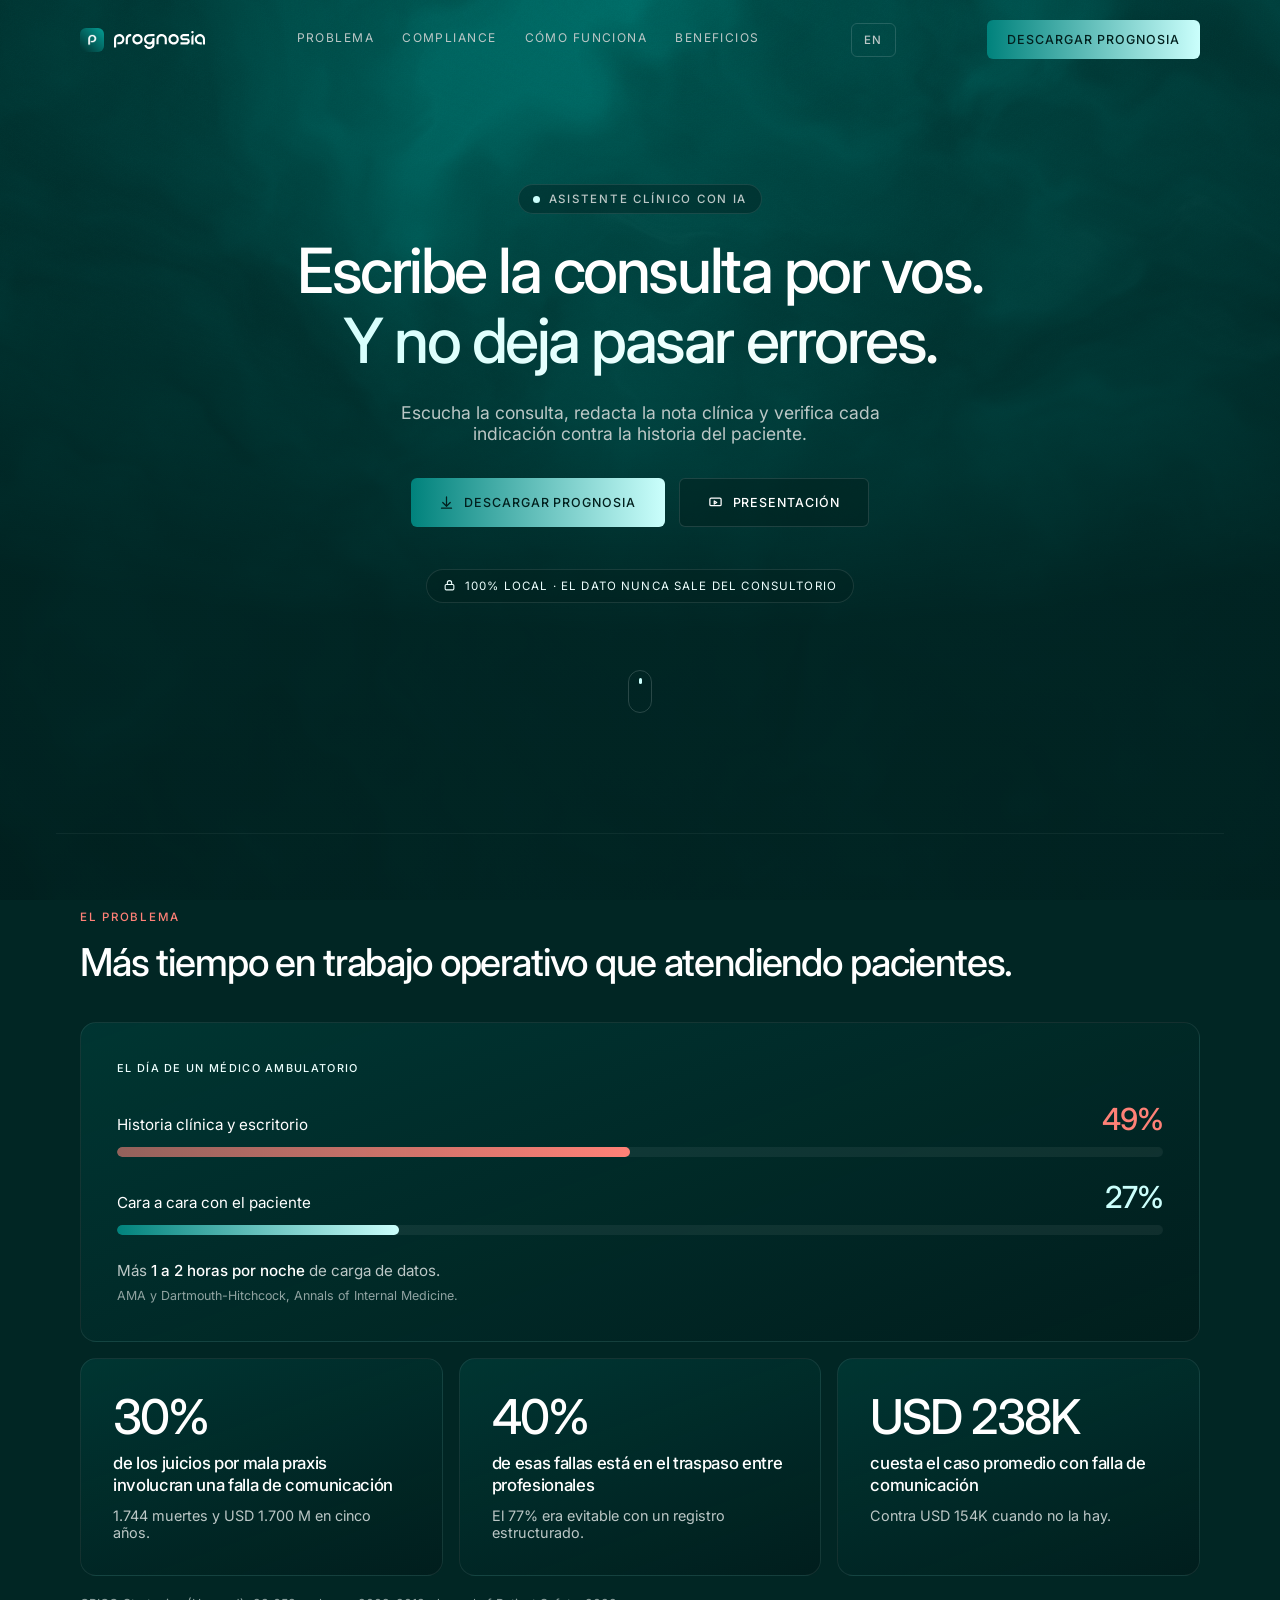
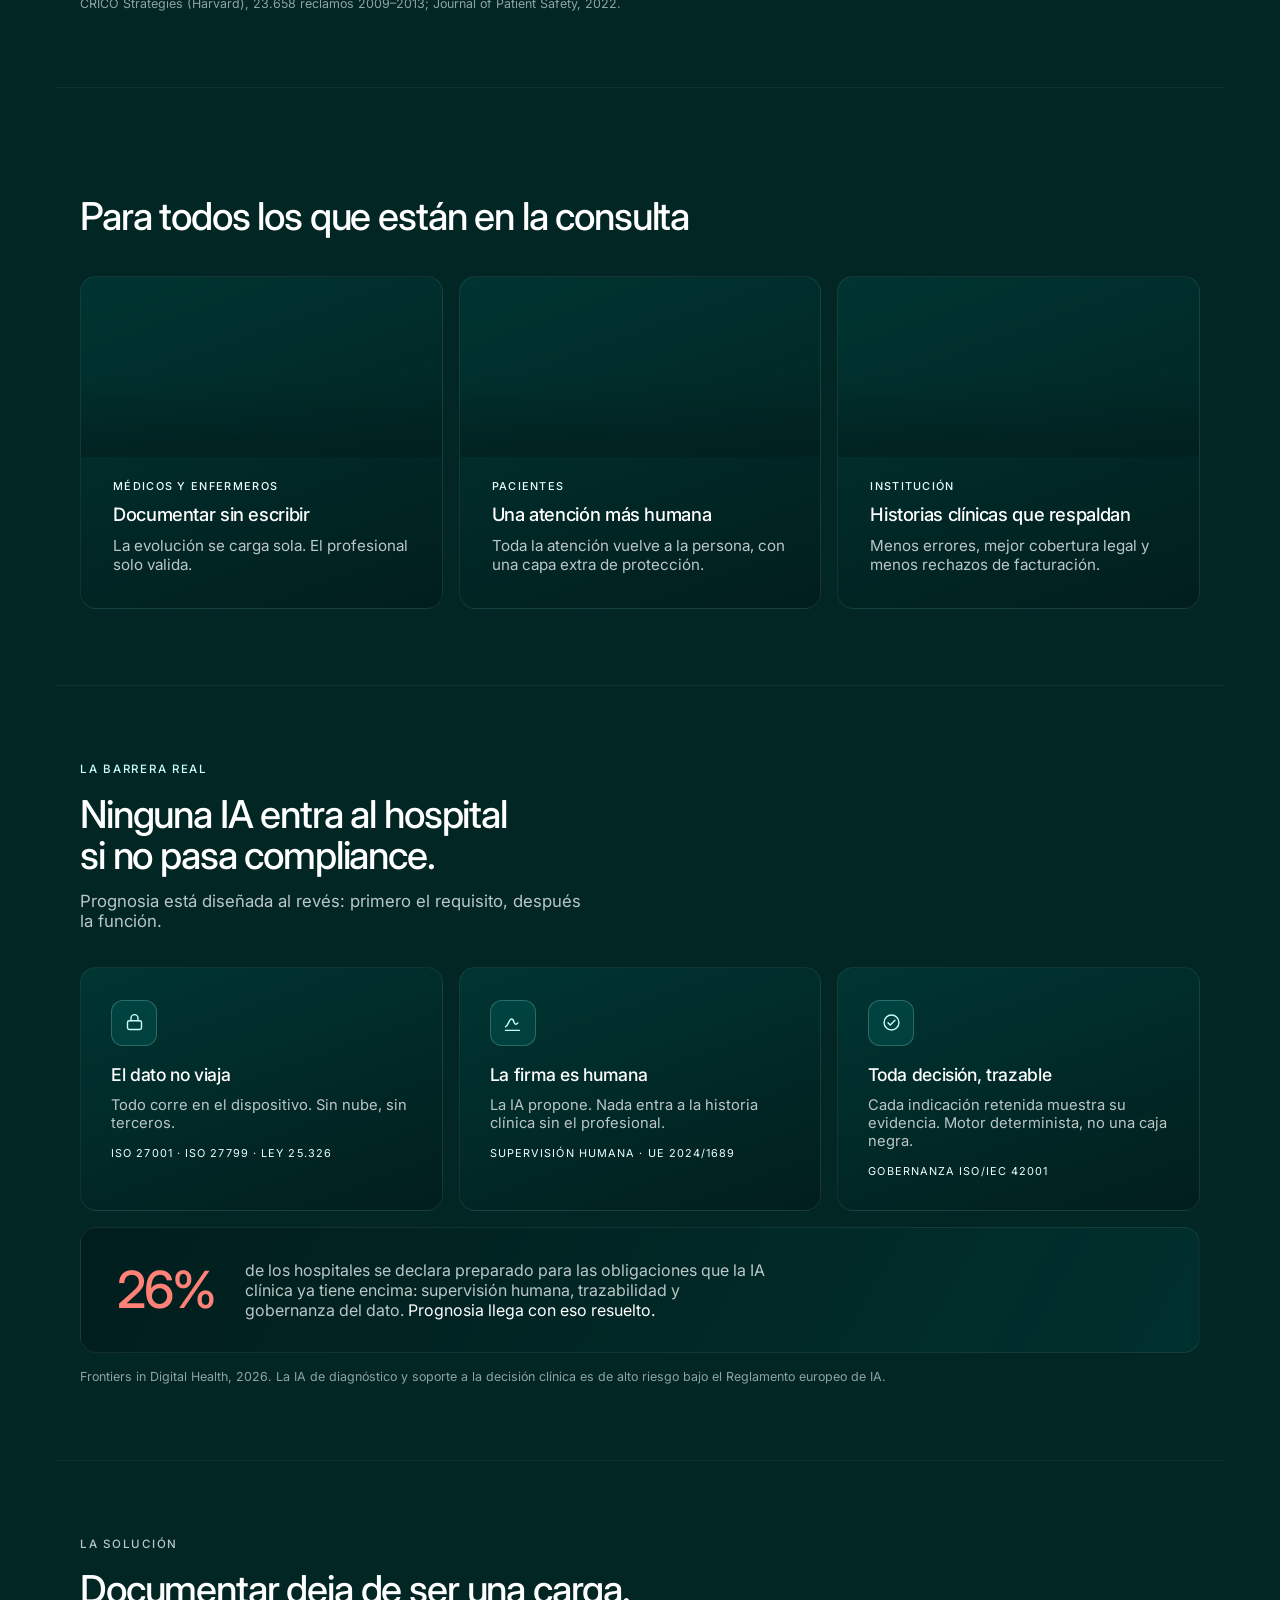
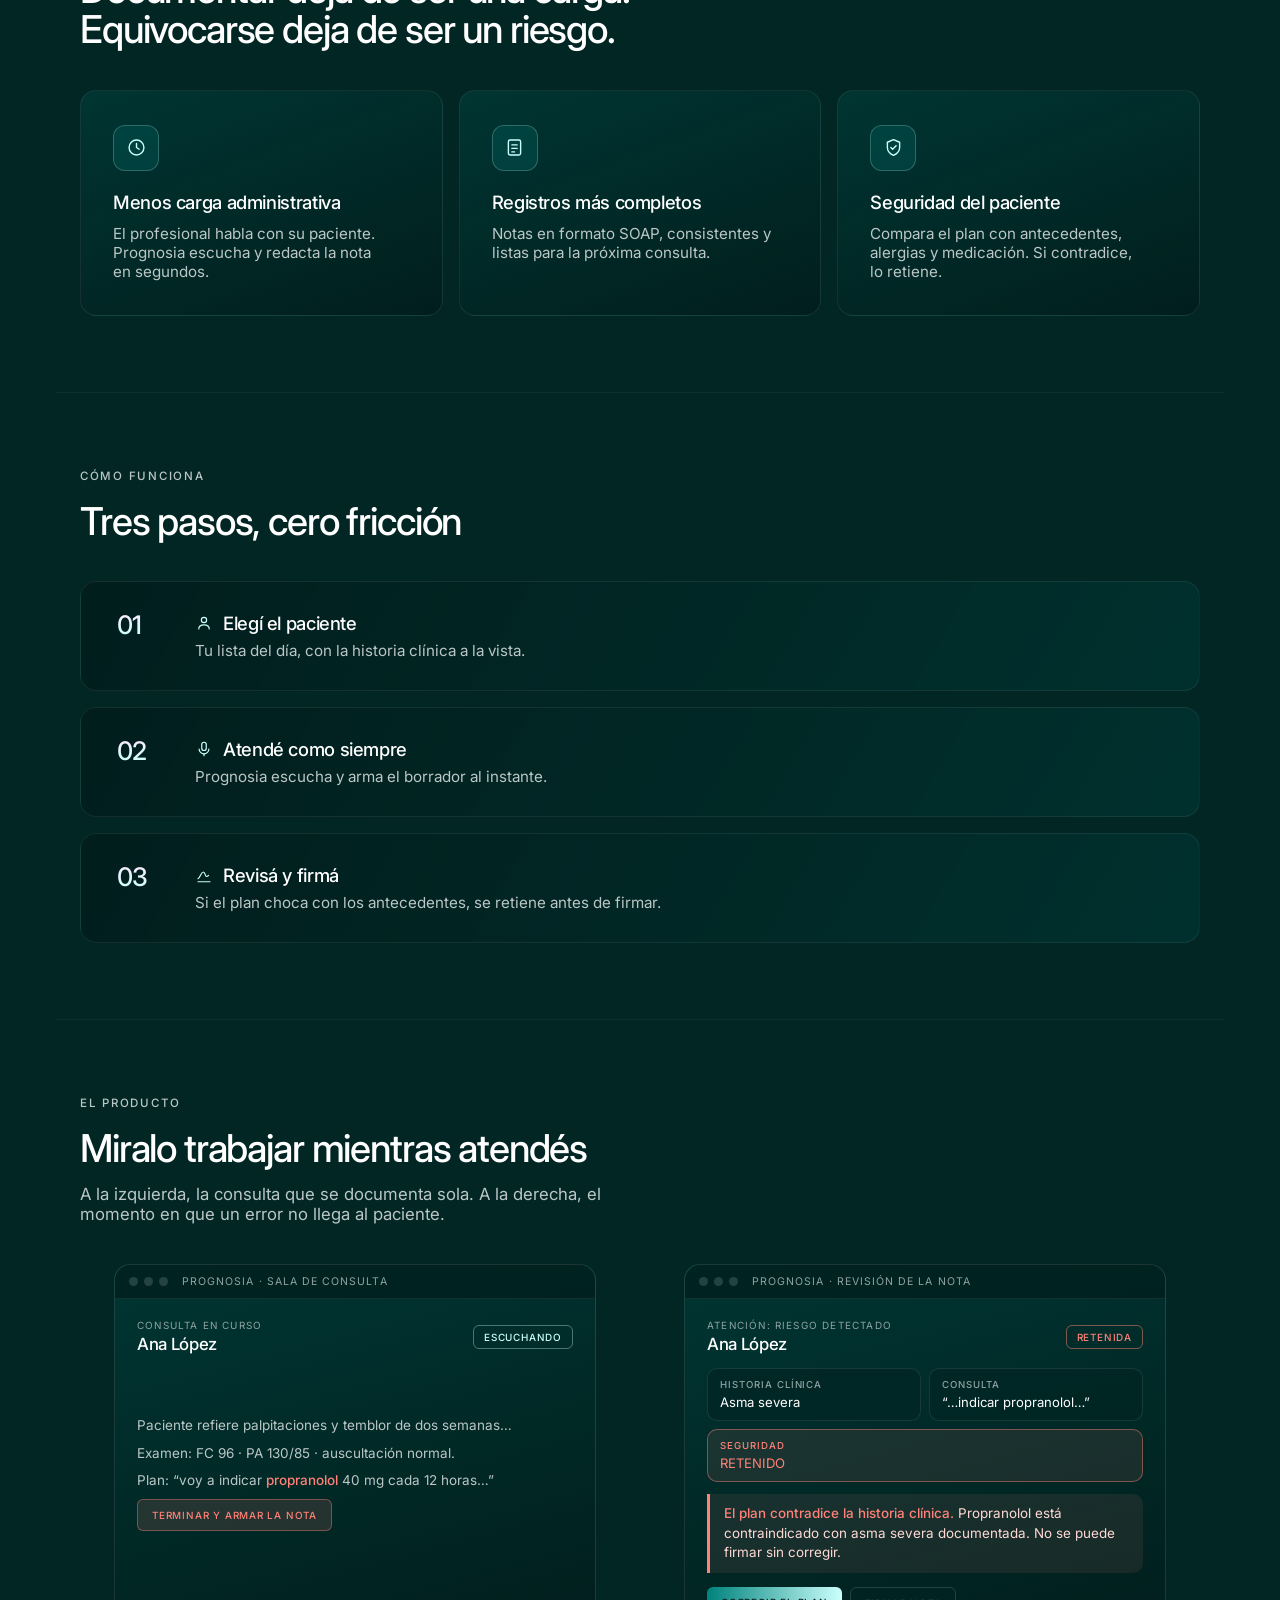
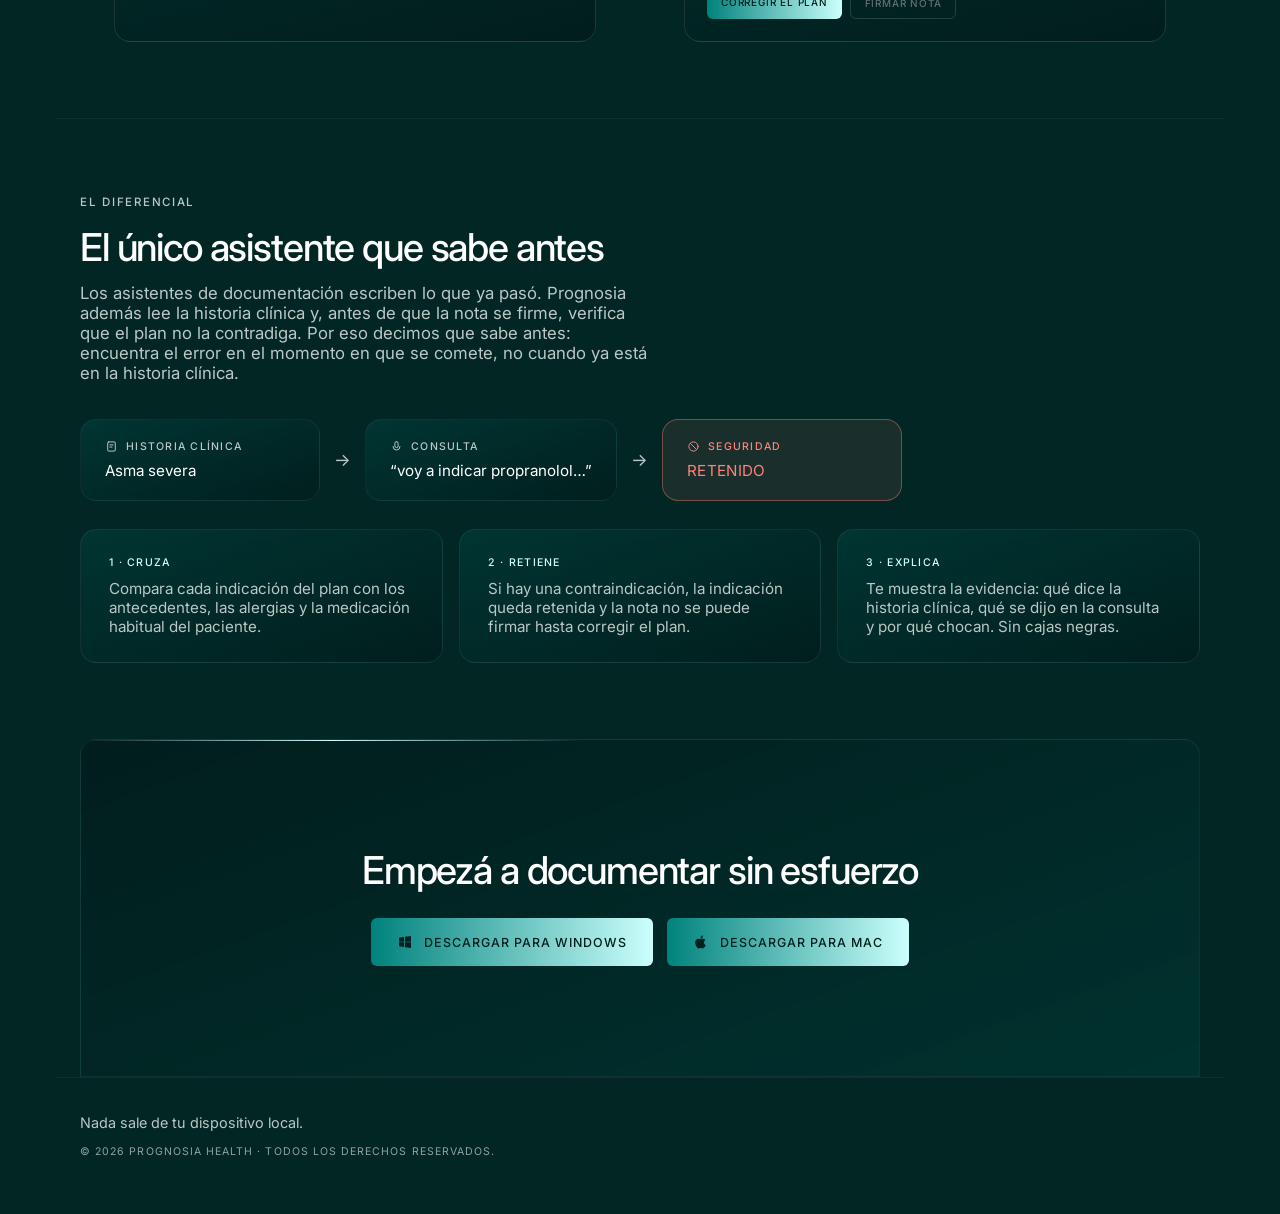
==== landing/index.html @ bcc04d34 "feat(landing): botones de descarga directa a los binarios del release Co-Authored-By: Claude Fable 5" ====
<!DOCTYPE html>
<html lang="es">
<head>
  <meta charset="utf-8" />
  <meta name="viewport" content="width=device-width, initial-scale=1" />
  <title>Prognosia Health — Escribe la consulta por vos. Y no deja pasar errores.</title>
  <meta name="description" content="Prognosia escucha la consulta, redacta la nota clínica y verifica cada indicación contra la historia del paciente. 100% local: el dato nunca sale del consultorio." />
  <link rel="preconnect" href="https://fonts.googleapis.com" />
<link rel="preconnect" href="https://fonts.gstatic.com" crossorigin="crossorigin" />
<link href="https://fonts.googleapis.com/css2?family=Inter:wght@400;500;600&display=swap" rel="stylesheet" />
<link rel="icon" type="image/png" href="assets/prognosiaicon.png" />
<style>
  html { scroll-behavior: smooth; }
  body { margin:0; background:#012624; color:#bbc7c6; font-family:"Inter", ui-sans-serif, system-ui, sans-serif; -webkit-font-smoothing:antialiased; overflow-x:hidden; }
  a { color:#edfffe; }
  a:hover { color:#ffffff; }
  ::selection { background:rgba(0,130,124,.55); color:#edfffe; }
  @keyframes pg-rise { from { opacity:0; transform:translateY(26px); } to { opacity:1; transform:none; } }
  @keyframes pg-fade { from { opacity:0; } to { opacity:1; } }
  @keyframes pg-sweep { 0% { background-position:0% 50%; } 100% { background-position:200% 50%; } }
  @keyframes pg-pulse { 0%,100% { box-shadow:0 0 0 0 rgba(255,129,119,.45); } 50% { box-shadow:0 0 0 12px rgba(255,129,119,0); } }
  @keyframes pg-dot { 0%,100% { opacity:.35; transform:scale(.8); } 50% { opacity:1; transform:scale(1.15); } }
  @keyframes pg-float { 0%,100% { transform:translateY(0); } 50% { transform:translateY(-9px); } }
  @keyframes pg-flow { 0% { transform:translateX(-110%); } 100% { transform:translateX(110%); } }
  @keyframes pg-scrolldot { 0% { transform:translateY(0); opacity:0; } 30% { opacity:1; } 100% { transform:translateY(14px); opacity:0; } }
</style>
  <style>
@media (max-width: 760px) {
  #pg-topbar nav { display: none !important; }
  #pg-topbar > div > a:last-child { display: none !important; }
}
.pg-h1:hover { opacity:.75 }
.pg-h2:hover { color:#ffffff }
.pg-a3::after { content:'';position:absolute;left:0;bottom:0;height:1px;width:100%;background:linear-gradient(90deg,#00827c,#cbfffc);transform:scaleX(0);transform-origin:left;transition:transform .35s cubic-bezier(.2,.7,.2,1) }
.pg-h4:hover { transform:translateY(-2px);box-shadow:0 14px 34px -14px rgba(203,255,252,.8) }
.pg-h5:hover { transform:translateY(-3px);box-shadow:0 20px 44px -18px rgba(203,255,252,.85) }
.pg-h6:hover { border-color:rgba(203,255,252,.5);transform:translateY(-3px);background:rgba(0,55,52,.5) }
.pg-h7:hover { border-color:rgba(203,255,252,.32);box-shadow:0 26px 60px -32px rgba(0,190,180,.85) }
.pg-h8:hover { border-color:rgba(255,129,119,.4);box-shadow:0 26px 60px -32px rgba(255,129,119,.6) }
.pg-h9:hover { border-color:rgba(203,255,252,.3);box-shadow:0 26px 60px -34px rgba(0,190,180,.8) }
  </style>
</head>
<body>
<div style="position:relative;min-height:100vh;isolation:isolate">

  <canvas id="pg-shader" style="position:fixed;inset:0;width:100vw;height:100vh;z-index:-2;display:block"></canvas>
  <div style="position:fixed;inset:0;z-index:-1;pointer-events:none;background:radial-gradient(ellipse 120% 70% at 50% 0%, rgba(1,38,36,0) 0%, rgba(1,29,28,.55) 70%, rgba(1,29,28,.85) 100%)"></div>

  <div id="pg-progress" style="position:fixed;top:0;left:0;height:2px;width:0%;z-index:60;background:linear-gradient(90deg,#00827c 0%,#cbfffc 100%);box-shadow:0 0 18px rgba(203,255,252,.6)"></div>

  <header id="pg-topbar" style="position:sticky;top:0;z-index:50;transition:background .4s ease,border-color .4s ease,backdrop-filter .4s ease;border-bottom:1px solid transparent">
    <div style="max-width:1120px;margin:0 auto;padding:20px 24px;display:flex;align-items:center;justify-content:space-between;gap:24px">
      <a href="#top" translate="no" style="display:flex;align-items:center;gap:10px;text-decoration:none;transition:opacity .3s ease" class="pg-h1">
        <img src="assets/prognosiaicon.png" alt="" height="24" width="24" style="display:block;border-radius:6px" />
        <img src="assets/prognosiatext.svg" alt="Prognosia Health" height="18" style="display:block" />
      </a>
      <nav style="display:flex;gap:28px">
        <a href="#problema" style="position:relative;font-size:.75rem;font-weight:400;text-transform:uppercase;letter-spacing:.12em;color:#bbc7c6;text-decoration:none;padding-bottom:4px;transition:color .3s ease" class="pg-h2 pg-a3">Problema</a>
        <a href="#compliance" style="position:relative;font-size:.75rem;font-weight:400;text-transform:uppercase;letter-spacing:.12em;color:#bbc7c6;text-decoration:none;padding-bottom:4px;transition:color .3s ease" class="pg-h2 pg-a3">Compliance</a>
        <a href="#como-funciona" style="position:relative;font-size:.75rem;font-weight:400;text-transform:uppercase;letter-spacing:.12em;color:#bbc7c6;text-decoration:none;padding-bottom:4px;transition:color .3s ease" class="pg-h2 pg-a3">Cómo funciona</a>
        <a href="#beneficios" style="position:relative;font-size:.75rem;font-weight:400;text-transform:uppercase;letter-spacing:.12em;color:#bbc7c6;text-decoration:none;padding-bottom:4px;transition:color .3s ease" class="pg-h2 pg-a3">Beneficios</a>
      </nav>
      <a href="en.html" style="font-size:.72rem;font-weight:500;text-transform:uppercase;letter-spacing:.12em;color:#bbc7c6;text-decoration:none;padding:9px 12px;border:1px solid rgba(255,255,255,.14);border-radius:6px;white-space:nowrap" class="pg-h2">EN</a>
      <a href="https://github.com/Repetto-A/Prognosia" target="_blank" rel="noopener" style="position:relative;overflow:hidden;display:inline-block;font-size:.78rem;font-weight:500;text-transform:uppercase;letter-spacing:.08em;text-decoration:none;border-radius:6px;padding:12px 20px;white-space:nowrap;color:#02201e;background:linear-gradient(90deg,#00827c 0%,#cbfffc 100%);transition:transform .3s cubic-bezier(.2,.7,.2,1),box-shadow .3s ease" class="pg-h4">Descargar Prognosia</a>
    </div>
  </header>

  <main id="top">

    <section style="max-width:900px;margin:0 auto;padding:104px 24px 120px;text-align:center;position:relative">
      <p style="display:inline-flex;align-items:center;gap:9px;font-size:.72rem;font-weight:500;text-transform:uppercase;letter-spacing:.15em;color:#bbc7c6;margin:0 0 22px;padding:7px 14px;border:1px solid rgba(255,255,255,.1);border-radius:999px;background:rgba(1,29,28,.4);animation:pg-rise .8s cubic-bezier(.2,.7,.2,1) both">
        <span style="width:7px;height:7px;border-radius:999px;background:#cbfffc;animation:pg-dot 2.2s ease-in-out infinite"></span>
        Asistente clínico con IA
      </p>
      <h1 style="font-size:clamp(2.4rem,6vw,3.9rem);font-weight:500;line-height:1.05;letter-spacing:-.04em;color:#ffffff;margin:0 0 20px">
        <span style="display:block;line-height:1.12;animation:pg-rise .9s cubic-bezier(.2,.7,.2,1) .1s both">Escribe la consulta por vos.</span>
        <span style="display:block;line-height:1.12;padding-bottom:.1em;background:linear-gradient(90deg,#cbfffc 0%,#edfffe 26%,#fffdfa 48%,#fad1ff 89%,#cbfffc 100%);background-size:200% auto;-webkit-background-clip:text;background-clip:text;color:transparent;animation:pg-rise .9s cubic-bezier(.2,.7,.2,1) .22s both, pg-sweep 9s linear infinite">Y no deja pasar errores.</span>
      </h1>
      <p style="max-width:50ch;margin:0 auto 34px;font-size:1.1rem;color:#bbc7c6;text-wrap:pretty;animation:pg-rise .9s cubic-bezier(.2,.7,.2,1) .34s both">
        Escucha la consulta, redacta la nota clínica y verifica cada indicación contra la historia del paciente.
      </p>
      <div style="display:flex;gap:14px;justify-content:center;flex-wrap:wrap;margin-bottom:30px;animation:pg-rise .9s cubic-bezier(.2,.7,.2,1) .46s both">
        <a href="https://github.com/Repetto-A/Prognosia" target="_blank" rel="noopener" style="position:relative;overflow:hidden;display:inline-flex;align-items:center;gap:10px;font-size:.78rem;font-weight:500;text-transform:uppercase;letter-spacing:.08em;text-decoration:none;border-radius:6px;padding:16px 28px;color:#02201e;background:linear-gradient(90deg,#00827c 0%,#cbfffc 100%);transition:transform .3s cubic-bezier(.2,.7,.2,1),box-shadow .3s ease" class="pg-h5">
          <svg width="15" height="15" viewBox="0 0 24 24" fill="none" stroke="currentColor" stroke-width="2" stroke-linecap="round" stroke-linejoin="round" aria-hidden="true"><path d="M12 3v13"></path><path d="M6 12l6 6 6-6"></path><path d="M4 21h16"></path></svg>
          Descargar Prognosia
        </a>
        <a href="#" id="pg-open-deck" style="display:inline-flex;align-items:center;gap:10px;font-size:.78rem;font-weight:500;text-transform:uppercase;letter-spacing:.08em;text-decoration:none;border-radius:6px;padding:16px 28px;color:#ffffff;background:rgba(1,29,28,.45);border:1px solid rgba(255,255,255,.12);transition:border-color .3s ease,transform .3s cubic-bezier(.2,.7,.2,1),background .3s ease" class="pg-h6">
          <svg width="15" height="15" viewBox="0 0 24 24" fill="none" stroke="currentColor" stroke-width="2" stroke-linecap="round" stroke-linejoin="round" aria-hidden="true"><rect x="3" y="5" width="18" height="12" rx="2"></rect><path d="M10 9.5l4 2.5-4 2.5z"></path></svg>
          Presentación
        </a>
      </div>
      <p style="display:inline-flex;align-items:center;gap:9px;font-size:.72rem;text-transform:uppercase;letter-spacing:.1em;color:#edfffe;border:1px solid rgba(255,255,255,.1);border-radius:999px;padding:9px 16px;background:rgba(1,29,28,.35);animation:pg-rise .9s cubic-bezier(.2,.7,.2,1) .58s both, pg-float 6s ease-in-out 1.4s infinite">
        <svg width="13" height="13" viewBox="0 0 24 24" fill="none" stroke="currentColor" stroke-width="2" stroke-linecap="round" stroke-linejoin="round" aria-hidden="true"><rect x="4" y="10" width="16" height="10" rx="2"></rect><path d="M8 10V7a4 4 0 0 1 8 0v3"></path></svg>
        100% local · el dato nunca sale del consultorio
      </p>
      <div style="margin-top:56px;display:flex;justify-content:center;animation:pg-fade 1s ease 1.2s both">
        <div style="width:22px;height:34px;border:1px solid rgba(255,255,255,.16);border-radius:999px;display:flex;justify-content:center;padding-top:7px">
          <span style="width:3px;height:6px;border-radius:999px;background:#cbfffc;animation:pg-scrolldot 1.9s ease-in-out infinite"></span>
        </div>
      </div>
    </section>

    <section id="problema" style="max-width:1120px;margin:0 auto;padding:76px 24px;border-top:1px solid rgba(255,255,255,.05)">
      <p data-reveal="true" style="font-size:.72rem;font-weight:500;text-transform:uppercase;letter-spacing:.15em;color:#ff8177;margin:0 0 18px;opacity:0;transform:translateY(22px);transition:opacity .8s cubic-bezier(.2,.7,.2,1),transform .8s cubic-bezier(.2,.7,.2,1)">El problema</p>
      <h2 data-reveal="true" style="font-size:clamp(1.7rem,4vw,2.4rem);font-weight:500;line-height:1.05;letter-spacing:-.03em;color:#ffffff;margin:0 0 40px;opacity:0;transform:translateY(22px);transition:opacity .8s cubic-bezier(.2,.7,.2,1) .08s,transform .8s cubic-bezier(.2,.7,.2,1) .08s">Más tiempo en trabajo operativo que atendiendo pacientes.</h2>

      <div data-glow="true" data-reveal="true" style="position:relative;overflow:hidden;background:linear-gradient(160deg,rgba(0,55,52,.9),rgba(1,29,28,.84));border:1px solid rgba(255,255,255,.08);border-radius:16px;padding:38px 36px;margin-bottom:16px;opacity:0;transform:translateY(24px);transition:opacity .8s cubic-bezier(.2,.7,.2,1),transform .55s cubic-bezier(.2,.7,.2,1),border-color .45s ease,box-shadow .45s ease" class="pg-h7">
        <div data-glowlayer="true" style="position:absolute;inset:0;pointer-events:none;opacity:0;transition:opacity .35s ease;background:radial-gradient(460px circle at var(--mx,50%) var(--my,50%), rgba(0,190,180,.2), transparent 62%)"></div>
        <p style="position:relative;font-size:.68rem;font-weight:500;text-transform:uppercase;letter-spacing:.12em;color:#edfffe;margin:0 0 26px">El día de un médico ambulatorio</p>
        <div style="position:relative;display:grid;gap:22px">
          <div>
            <div style="display:flex;align-items:baseline;justify-content:space-between;gap:16px;margin-bottom:10px">
              <span style="color:#ffffff;font-size:.95rem">Historia clínica y escritorio</span>
              <span style="font-size:1.9rem;font-weight:500;letter-spacing:-.03em;color:#ff8177"><span data-count="true">49</span>%</span>
            </div>
            <div style="height:10px;border-radius:999px;background:rgba(255,255,255,.06);overflow:hidden">
              <div data-bar="true" data-w="49" style="height:100%;width:0%;border-radius:999px;background:linear-gradient(90deg,rgba(255,129,119,.55),#ff8177);transition:width 1.4s cubic-bezier(.2,.7,.2,1) .2s"></div>
            </div>
          </div>
          <div>
            <div style="display:flex;align-items:baseline;justify-content:space-between;gap:16px;margin-bottom:10px">
              <span style="color:#ffffff;font-size:.95rem">Cara a cara con el paciente</span>
              <span style="font-size:1.9rem;font-weight:500;letter-spacing:-.03em;color:#cbfffc"><span data-count="true">27</span>%</span>
            </div>
            <div style="height:10px;border-radius:999px;background:rgba(255,255,255,.06);overflow:hidden">
              <div data-bar="true" data-w="27" style="height:100%;width:0%;border-radius:999px;background:linear-gradient(90deg,#00827c,#cbfffc);transition:width 1.4s cubic-bezier(.2,.7,.2,1) .45s"></div>
            </div>
          </div>
        </div>
        <p style="position:relative;margin:26px 0 0;font-size:.95rem;color:#bbc7c6">Más <strong style="color:#ffffff;font-weight:500">1 a 2 horas por noche</strong> de carga de datos.</p>
        <p style="position:relative;margin:8px 0 0;font-size:.78rem;color:#8fa3a1">AMA y Dartmouth-Hitchcock, Annals of Internal Medicine.</p>
      </div>

      <div style="display:grid;grid-template-columns:repeat(auto-fit,minmax(266px,1fr));gap:16px">

        <article data-glow="true" data-reveal="true" style="position:relative;overflow:hidden;background:linear-gradient(160deg,rgba(0,55,52,.9),rgba(1,29,28,.82));border:1px solid rgba(255,255,255,.08);border-radius:16px;padding:34px 32px;opacity:0;transform:translateY(24px);transition:opacity .8s cubic-bezier(.2,.7,.2,1) .1s,transform .55s cubic-bezier(.2,.7,.2,1) .1s,border-color .45s ease,box-shadow .45s ease" class="pg-h8">
          <div data-glowlayer="true" style="position:absolute;inset:0;pointer-events:none;opacity:0;transition:opacity .35s ease;background:radial-gradient(320px circle at var(--mx,50%) var(--my,50%), rgba(255,129,119,.22), transparent 65%)"></div>
          <p style="position:relative;font-size:3rem;font-weight:500;letter-spacing:-.04em;line-height:1;color:#ffffff;margin:0 0 12px"><span data-count="true">30</span>%</p>
          <h3 style="position:relative;font-size:1.05rem;font-weight:500;letter-spacing:-.02em;line-height:1.3;color:#ffffff;margin:0 0 10px">de los juicios por mala praxis involucran una falla de comunicación</h3>
          <p style="position:relative;color:#bbc7c6;font-size:.9rem;margin:0">1.744 muertes y USD 1.700 M en cinco años.</p>
        </article>

        <article data-glow="true" data-reveal="true" style="position:relative;overflow:hidden;background:linear-gradient(160deg,rgba(0,55,52,.9),rgba(1,29,28,.82));border:1px solid rgba(255,255,255,.08);border-radius:16px;padding:34px 32px;opacity:0;transform:translateY(24px);transition:opacity .8s cubic-bezier(.2,.7,.2,1) .2s,transform .55s cubic-bezier(.2,.7,.2,1) .2s,border-color .45s ease,box-shadow .45s ease" class="pg-h8">
          <div data-glowlayer="true" style="position:absolute;inset:0;pointer-events:none;opacity:0;transition:opacity .35s ease;background:radial-gradient(320px circle at var(--mx,50%) var(--my,50%), rgba(255,129,119,.22), transparent 65%)"></div>
          <p style="position:relative;font-size:3rem;font-weight:500;letter-spacing:-.04em;line-height:1;color:#ffffff;margin:0 0 12px"><span data-count="true">40</span>%</p>
          <h3 style="position:relative;font-size:1.05rem;font-weight:500;letter-spacing:-.02em;line-height:1.3;color:#ffffff;margin:0 0 10px">de esas fallas está en el traspaso entre profesionales</h3>
          <p style="position:relative;color:#bbc7c6;font-size:.9rem;margin:0">El 77% era evitable con un registro estructurado.</p>
        </article>

        <article data-glow="true" data-reveal="true" style="position:relative;overflow:hidden;background:linear-gradient(160deg,rgba(0,55,52,.9),rgba(1,29,28,.82));border:1px solid rgba(255,255,255,.08);border-radius:16px;padding:34px 32px;opacity:0;transform:translateY(24px);transition:opacity .8s cubic-bezier(.2,.7,.2,1) .3s,transform .55s cubic-bezier(.2,.7,.2,1) .3s,border-color .45s ease,box-shadow .45s ease" class="pg-h8">
          <div data-glowlayer="true" style="position:absolute;inset:0;pointer-events:none;opacity:0;transition:opacity .35s ease;background:radial-gradient(320px circle at var(--mx,50%) var(--my,50%), rgba(255,129,119,.22), transparent 65%)"></div>
          <p style="position:relative;font-size:3rem;font-weight:500;letter-spacing:-.04em;line-height:1;color:#ffffff;margin:0 0 12px">USD <span data-count="true">238</span>K</p>
          <h3 style="position:relative;font-size:1.05rem;font-weight:500;letter-spacing:-.02em;line-height:1.3;color:#ffffff;margin:0 0 10px">cuesta el caso promedio con falla de comunicación</h3>
          <p style="position:relative;color:#bbc7c6;font-size:.9rem;margin:0">Contra USD 154K cuando no la hay.</p>
        </article>

      </div>
      <p data-reveal="true" style="margin:20px 0 0;font-size:.78rem;color:#8fa3a1;opacity:0;transform:translateY(18px);transition:opacity .7s ease,transform .7s ease">CRICO Strategies (Harvard), 23.658 reclamos 2009–2013; Journal of Patient Safety, 2022.</p>
    </section>

    <section id="beneficios" style="max-width:1120px;margin:0 auto;padding:76px 24px;border-top:1px solid rgba(255,255,255,.05)">
      <p data-reveal="true" style="font-size:.72rem;font-weight:500;text-transform:uppercase;letter-spacing:.15em;color:#bbc7c6;margin:0 0 18px;opacity:0;transform:translateY(22px);transition:opacity .8s cubic-bezier(.2,.7,.2,1),transform .8s cubic-bezier(.2,.7,.2,1)">Beneficios</p>
      <h2 data-reveal="true" style="font-size:clamp(1.7rem,4vw,2.4rem);font-weight:500;line-height:1.05;letter-spacing:-.03em;color:#ffffff;margin:0 0 16px;opacity:0;transform:translateY(22px);transition:opacity .8s cubic-bezier(.2,.7,.2,1) .08s,transform .8s cubic-bezier(.2,.7,.2,1) .08s">Para todos los que están en la consulta</h2>
      <div style="display:grid;grid-template-columns:repeat(auto-fit,minmax(266px,1fr));gap:16px;margin-top:40px">

        <article data-glow="true" data-reveal="true" style="position:relative;overflow:hidden;background:linear-gradient(160deg,rgba(0,55,52,.9),rgba(1,29,28,.82));border:1px solid rgba(255,255,255,.08);border-radius:16px;padding:34px 32px;opacity:0;transform:translateY(24px);transition:opacity .8s cubic-bezier(.2,.7,.2,1) .1s,transform .55s cubic-bezier(.2,.7,.2,1) .1s,border-color .45s ease,box-shadow .45s ease" class="pg-h7">
          <div data-glowlayer="true" style="position:absolute;inset:0;pointer-events:none;opacity:0;transition:opacity .35s ease;background:radial-gradient(320px circle at var(--mx,50%) var(--my,50%), rgba(0,190,180,.28), transparent 65%)"></div>
          <div style="position:relative;margin:-34px -32px 22px;overflow:hidden"><video data-stakeholder="true" src="assets/doctor.mp4" muted loop playsinline preload="metadata" style="display:block;width:100%;height:180px;object-fit:cover;opacity:.94"></video><div style="position:absolute;inset:0;background:linear-gradient(180deg,rgba(1,38,36,.05) 55%,rgba(1,29,28,.6));pointer-events:none"></div></div>
          <p style="position:relative;font-size:.68rem;font-weight:500;text-transform:uppercase;letter-spacing:.12em;color:#edfffe;margin:0 0 10px">Médicos y enfermeros</p>
          <h3 style="position:relative;font-size:1.15rem;font-weight:500;letter-spacing:-.02em;line-height:1.25;color:#ffffff;margin:0 0 10px">Documentar sin escribir</h3>
          <p style="position:relative;color:#bbc7c6;font-size:.95rem;margin:0;text-wrap:pretty">La evolución se carga sola. El profesional solo valida.</p>
        </article>

        <article data-glow="true" data-reveal="true" style="position:relative;overflow:hidden;background:linear-gradient(160deg,rgba(0,55,52,.9),rgba(1,29,28,.82));border:1px solid rgba(255,255,255,.08);border-radius:16px;padding:34px 32px;opacity:0;transform:translateY(24px);transition:opacity .8s cubic-bezier(.2,.7,.2,1) .2s,transform .55s cubic-bezier(.2,.7,.2,1) .2s,border-color .45s ease,box-shadow .45s ease" class="pg-h7">
          <div data-glowlayer="true" style="position:absolute;inset:0;pointer-events:none;opacity:0;transition:opacity .35s ease;background:radial-gradient(320px circle at var(--mx,50%) var(--my,50%), rgba(0,190,180,.28), transparent 65%)"></div>
          <div style="position:relative;margin:-34px -32px 22px;overflow:hidden"><video data-stakeholder="true" src="assets/paciente.mp4" muted loop playsinline preload="metadata" style="display:block;width:100%;height:180px;object-fit:cover;opacity:.94"></video><div style="position:absolute;inset:0;background:linear-gradient(180deg,rgba(1,38,36,.05) 55%,rgba(1,29,28,.6));pointer-events:none"></div></div>
          <p style="position:relative;font-size:.68rem;font-weight:500;text-transform:uppercase;letter-spacing:.12em;color:#edfffe;margin:0 0 10px">Pacientes</p>
          <h3 style="position:relative;font-size:1.15rem;font-weight:500;letter-spacing:-.02em;line-height:1.25;color:#ffffff;margin:0 0 10px">Una atención más humana</h3>
          <p style="position:relative;color:#bbc7c6;font-size:.95rem;margin:0;text-wrap:pretty">Toda la atención vuelve a la persona, con una capa extra de protección.</p>
        </article>

        <article data-glow="true" data-reveal="true" style="position:relative;overflow:hidden;background:linear-gradient(160deg,rgba(0,55,52,.9),rgba(1,29,28,.82));border:1px solid rgba(255,255,255,.08);border-radius:16px;padding:34px 32px;opacity:0;transform:translateY(24px);transition:opacity .8s cubic-bezier(.2,.7,.2,1) .3s,transform .55s cubic-bezier(.2,.7,.2,1) .3s,border-color .45s ease,box-shadow .45s ease" class="pg-h7">
          <div data-glowlayer="true" style="position:absolute;inset:0;pointer-events:none;opacity:0;transition:opacity .35s ease;background:radial-gradient(320px circle at var(--mx,50%) var(--my,50%), rgba(0,190,180,.28), transparent 65%)"></div>
          <div style="position:relative;margin:-34px -32px 22px;overflow:hidden"><video data-stakeholder="true" src="assets/clinica.mp4" muted loop playsinline preload="metadata" style="display:block;width:100%;height:180px;object-fit:cover;opacity:.94"></video><div style="position:absolute;inset:0;background:linear-gradient(180deg,rgba(1,38,36,.05) 55%,rgba(1,29,28,.6));pointer-events:none"></div></div>
          <p style="position:relative;font-size:.68rem;font-weight:500;text-transform:uppercase;letter-spacing:.12em;color:#edfffe;margin:0 0 10px">Institución</p>
          <h3 style="position:relative;font-size:1.15rem;font-weight:500;letter-spacing:-.02em;line-height:1.25;color:#ffffff;margin:0 0 10px">Historias clínicas que respaldan</h3>
          <p style="position:relative;color:#bbc7c6;font-size:.95rem;margin:0;text-wrap:pretty">Menos errores, mejor cobertura legal y menos rechazos de facturación.</p>
        </article>

      </div>
    </section>

    <section id="compliance" style="max-width:1120px;margin:0 auto;padding:76px 24px;border-top:1px solid rgba(255,255,255,.05)">
      <p data-reveal="true" style="font-size:.72rem;font-weight:500;text-transform:uppercase;letter-spacing:.15em;color:#cbfffc;margin:0 0 18px;opacity:0;transform:translateY(22px);transition:opacity .8s cubic-bezier(.2,.7,.2,1),transform .8s cubic-bezier(.2,.7,.2,1)">La barrera real</p>
      <h2 data-reveal="true" style="font-size:clamp(1.7rem,4vw,2.4rem);font-weight:500;line-height:1.05;letter-spacing:-.03em;color:#ffffff;margin:0 0 16px;opacity:0;transform:translateY(22px);transition:opacity .8s cubic-bezier(.2,.7,.2,1) .08s,transform .8s cubic-bezier(.2,.7,.2,1) .08s">Ninguna IA entra al hospital<br />si no pasa compliance.</h2>
      <p data-reveal="true" style="max-width:52ch;font-size:1.05rem;margin:0 0 36px;color:#bbc7c6;text-wrap:pretty;opacity:0;transform:translateY(22px);transition:opacity .8s cubic-bezier(.2,.7,.2,1) .16s,transform .8s cubic-bezier(.2,.7,.2,1) .16s">Prognosia está diseñada al revés: primero el requisito, después la función.</p>

      <div style="display:grid;grid-template-columns:repeat(auto-fit,minmax(240px,1fr));gap:16px">

        <article data-glow="true" data-reveal="true" style="position:relative;overflow:hidden;background:linear-gradient(160deg,rgba(0,55,52,.9),rgba(1,29,28,.82));border:1px solid rgba(255,255,255,.08);border-radius:16px;padding:32px 30px;opacity:0;transform:translateY(24px);transition:opacity .8s cubic-bezier(.2,.7,.2,1) .1s,transform .55s cubic-bezier(.2,.7,.2,1) .1s,border-color .45s ease,box-shadow .45s ease" class="pg-h7">
          <div data-glowlayer="true" style="position:absolute;inset:0;pointer-events:none;opacity:0;transition:opacity .35s ease;background:radial-gradient(320px circle at var(--mx,50%) var(--my,50%), rgba(0,190,180,.28), transparent 65%)"></div>
          <div style="position:relative;display:inline-flex;align-items:center;justify-content:center;width:44px;height:44px;border-radius:12px;margin-bottom:18px;color:#cbfffc;background:rgba(0,130,124,.22);border:1px solid rgba(203,255,252,.22)">
            <svg width="21" height="21" viewBox="0 0 24 24" fill="none" stroke="currentColor" stroke-width="1.6" stroke-linecap="round" stroke-linejoin="round" aria-hidden="true"><rect x="4" y="10" width="16" height="10" rx="2"></rect><path d="M8 10V7a4 4 0 0 1 8 0v3"></path></svg>
          </div>
          <h3 style="position:relative;font-size:1.1rem;font-weight:500;letter-spacing:-.02em;line-height:1.25;color:#ffffff;margin:0 0 10px">El dato no viaja</h3>
          <p style="position:relative;color:#bbc7c6;font-size:.92rem;margin:0 0 14px">Todo corre en el dispositivo. Sin nube, sin terceros.</p>
          <p style="position:relative;font-size:.68rem;text-transform:uppercase;letter-spacing:.1em;color:#edfffe;margin:0">ISO 27001 · ISO 27799 · Ley 25.326</p>
        </article>

        <article data-glow="true" data-reveal="true" style="position:relative;overflow:hidden;background:linear-gradient(160deg,rgba(0,55,52,.9),rgba(1,29,28,.82));border:1px solid rgba(255,255,255,.08);border-radius:16px;padding:32px 30px;opacity:0;transform:translateY(24px);transition:opacity .8s cubic-bezier(.2,.7,.2,1) .2s,transform .55s cubic-bezier(.2,.7,.2,1) .2s,border-color .45s ease,box-shadow .45s ease" class="pg-h7">
          <div data-glowlayer="true" style="position:absolute;inset:0;pointer-events:none;opacity:0;transition:opacity .35s ease;background:radial-gradient(320px circle at var(--mx,50%) var(--my,50%), rgba(0,190,180,.28), transparent 65%)"></div>
          <div style="position:relative;display:inline-flex;align-items:center;justify-content:center;width:44px;height:44px;border-radius:12px;margin-bottom:18px;color:#cbfffc;background:rgba(0,130,124,.22);border:1px solid rgba(203,255,252,.22)">
            <svg width="21" height="21" viewBox="0 0 24 24" fill="none" stroke="currentColor" stroke-width="1.6" stroke-linecap="round" stroke-linejoin="round" aria-hidden="true"><path d="M4 17c3-1 4-9 7-9s2 6 4.5 6c1.5 0 2.5-1.5 2.5-1.5"></path><path d="M4 21h16"></path></svg>
          </div>
          <h3 style="position:relative;font-size:1.1rem;font-weight:500;letter-spacing:-.02em;line-height:1.25;color:#ffffff;margin:0 0 10px">La firma es humana</h3>
          <p style="position:relative;color:#bbc7c6;font-size:.92rem;margin:0 0 14px">La IA propone. Nada entra a la historia clínica sin el profesional.</p>
          <p style="position:relative;font-size:.68rem;text-transform:uppercase;letter-spacing:.1em;color:#edfffe;margin:0">Supervisión humana · UE 2024/1689</p>
        </article>

        <article data-glow="true" data-reveal="true" style="position:relative;overflow:hidden;background:linear-gradient(160deg,rgba(0,55,52,.9),rgba(1,29,28,.82));border:1px solid rgba(255,255,255,.08);border-radius:16px;padding:32px 30px;opacity:0;transform:translateY(24px);transition:opacity .8s cubic-bezier(.2,.7,.2,1) .3s,transform .55s cubic-bezier(.2,.7,.2,1) .3s,border-color .45s ease,box-shadow .45s ease" class="pg-h7">
          <div data-glowlayer="true" style="position:absolute;inset:0;pointer-events:none;opacity:0;transition:opacity .35s ease;background:radial-gradient(320px circle at var(--mx,50%) var(--my,50%), rgba(0,190,180,.28), transparent 65%)"></div>
          <div style="position:relative;display:inline-flex;align-items:center;justify-content:center;width:44px;height:44px;border-radius:12px;margin-bottom:18px;color:#cbfffc;background:rgba(0,130,124,.22);border:1px solid rgba(203,255,252,.22)">
            <svg width="21" height="21" viewBox="0 0 24 24" fill="none" stroke="currentColor" stroke-width="1.6" stroke-linecap="round" stroke-linejoin="round" aria-hidden="true"><circle cx="12" cy="12" r="8.5"></circle><path d="M8 12.3l2.6 2.6L16 9.5"></path></svg>
          </div>
          <h3 style="position:relative;font-size:1.1rem;font-weight:500;letter-spacing:-.02em;line-height:1.25;color:#ffffff;margin:0 0 10px">Toda decisión, trazable</h3>
          <p style="position:relative;color:#bbc7c6;font-size:.92rem;margin:0 0 14px">Cada indicación retenida muestra su evidencia. Motor determinista, no una caja negra.</p>
          <p style="position:relative;font-size:.68rem;text-transform:uppercase;letter-spacing:.1em;color:#edfffe;margin:0">Gobernanza ISO/IEC 42001</p>
        </article>

      </div>

      <div data-glow="true" data-reveal="true" style="position:relative;overflow:hidden;display:flex;align-items:center;gap:30px;flex-wrap:wrap;margin-top:16px;background:linear-gradient(120deg,rgba(1,29,28,.9),rgba(0,55,52,.62));border:1px solid rgba(255,255,255,.07);border-radius:16px;padding:32px 36px;opacity:0;transform:translateY(24px);transition:opacity .8s cubic-bezier(.2,.7,.2,1) .35s,transform .55s cubic-bezier(.2,.7,.2,1) .35s,border-color .45s ease,box-shadow .45s ease" class="pg-h9">
        <div data-glowlayer="true" style="position:absolute;inset:0;pointer-events:none;opacity:0;transition:opacity .35s ease;background:radial-gradient(420px circle at var(--mx,50%) var(--my,50%), rgba(0,190,180,.22), transparent 62%)"></div>
        <p style="position:relative;font-size:3.2rem;font-weight:500;letter-spacing:-.04em;line-height:1;color:#ff8177;margin:0"><span data-count="true">26</span>%</p>
        <p style="position:relative;margin:0;max-width:52ch;font-size:1rem;color:#bbc7c6;text-wrap:pretty">de los hospitales se declara preparado para las obligaciones que la IA clínica ya tiene encima: supervisión humana, trazabilidad y gobernanza del dato. <span style="color:#ffffff">Prognosia llega con eso resuelto.</span></p>
      </div>
      <p data-reveal="true" style="margin:16px 0 0;font-size:.78rem;color:#8fa3a1;opacity:0;transform:translateY(18px);transition:opacity .7s ease,transform .7s ease">Frontiers in Digital Health, 2026. La IA de diagnóstico y soporte a la decisión clínica es de alto riesgo bajo el Reglamento europeo de IA.</p>
    </section>

    <section style="max-width:1120px;margin:0 auto;padding:76px 24px;border-top:1px solid rgba(255,255,255,.05)">
      <p data-reveal="true" style="font-size:.72rem;font-weight:500;text-transform:uppercase;letter-spacing:.15em;color:#bbc7c6;margin:0 0 18px;opacity:0;transform:translateY(22px);transition:opacity .8s cubic-bezier(.2,.7,.2,1),transform .8s cubic-bezier(.2,.7,.2,1)">La solución</p>
      <h2 data-reveal="true" style="font-size:clamp(1.7rem,4vw,2.4rem);font-weight:500;line-height:1.05;letter-spacing:-.03em;color:#ffffff;margin:0 0 16px;opacity:0;transform:translateY(22px);transition:opacity .8s cubic-bezier(.2,.7,.2,1) .08s,transform .8s cubic-bezier(.2,.7,.2,1) .08s">Documentar deja de ser una carga.<br />Equivocarse deja de ser un riesgo.</h2>
      <div style="display:grid;grid-template-columns:repeat(auto-fit,minmax(266px,1fr));gap:16px;margin-top:40px">

        <article data-glow="true" data-reveal="true" style="position:relative;overflow:hidden;background:linear-gradient(160deg,rgba(0,55,52,.9),rgba(1,29,28,.82));border:1px solid rgba(255,255,255,.08);border-radius:16px;padding:34px 32px;opacity:0;transform:translateY(24px);transition:opacity .8s cubic-bezier(.2,.7,.2,1) .1s,transform .55s cubic-bezier(.2,.7,.2,1) .1s,border-color .45s ease,box-shadow .45s ease" class="pg-h7">
          <div data-glowlayer="true" style="position:absolute;inset:0;pointer-events:none;opacity:0;transition:opacity .35s ease;background:radial-gradient(320px circle at var(--mx,50%) var(--my,50%), rgba(0,190,180,.28), transparent 65%)"></div>
          <div style="position:relative;display:inline-flex;align-items:center;justify-content:center;width:44px;height:44px;border-radius:12px;margin-bottom:20px;color:#cbfffc;background:rgba(0,130,124,.22);border:1px solid rgba(203,255,252,.22)">
            <svg width="21" height="21" viewBox="0 0 24 24" fill="none" stroke="currentColor" stroke-width="1.6" stroke-linecap="round" stroke-linejoin="round" aria-hidden="true"><circle cx="12" cy="12" r="8.5"></circle><path d="M12 7.5V12l3 2"></path></svg>
          </div>
          <h3 style="position:relative;font-size:1.15rem;font-weight:500;letter-spacing:-.02em;line-height:1.25;color:#ffffff;margin:0 0 10px">Menos carga administrativa</h3>
          <p style="position:relative;color:#bbc7c6;font-size:.95rem;margin:0;text-wrap:pretty">El profesional habla con su paciente. Prognosia escucha y redacta la nota en segundos.</p>
        </article>

        <article data-glow="true" data-reveal="true" style="position:relative;overflow:hidden;background:linear-gradient(160deg,rgba(0,55,52,.9),rgba(1,29,28,.82));border:1px solid rgba(255,255,255,.08);border-radius:16px;padding:34px 32px;opacity:0;transform:translateY(24px);transition:opacity .8s cubic-bezier(.2,.7,.2,1) .2s,transform .55s cubic-bezier(.2,.7,.2,1) .2s,border-color .45s ease,box-shadow .45s ease" class="pg-h7">
          <div data-glowlayer="true" style="position:absolute;inset:0;pointer-events:none;opacity:0;transition:opacity .35s ease;background:radial-gradient(320px circle at var(--mx,50%) var(--my,50%), rgba(0,190,180,.28), transparent 65%)"></div>
          <div style="position:relative;display:inline-flex;align-items:center;justify-content:center;width:44px;height:44px;border-radius:12px;margin-bottom:20px;color:#cbfffc;background:rgba(0,130,124,.22);border:1px solid rgba(203,255,252,.22)">
            <svg width="21" height="21" viewBox="0 0 24 24" fill="none" stroke="currentColor" stroke-width="1.6" stroke-linecap="round" stroke-linejoin="round" aria-hidden="true"><rect x="5" y="3.5" width="14" height="17" rx="2"></rect><path d="M9 9h6"></path><path d="M9 13h6"></path><path d="M9 17h3"></path></svg>
          </div>
          <h3 style="position:relative;font-size:1.15rem;font-weight:500;letter-spacing:-.02em;line-height:1.25;color:#ffffff;margin:0 0 10px">Registros más completos</h3>
          <p style="position:relative;color:#bbc7c6;font-size:.95rem;margin:0;text-wrap:pretty">Notas en formato SOAP, consistentes y listas para la próxima consulta.</p>
        </article>

        <article data-glow="true" data-reveal="true" style="position:relative;overflow:hidden;background:linear-gradient(160deg,rgba(0,55,52,.9),rgba(1,29,28,.82));border:1px solid rgba(255,255,255,.08);border-radius:16px;padding:34px 32px;opacity:0;transform:translateY(24px);transition:opacity .8s cubic-bezier(.2,.7,.2,1) .3s,transform .55s cubic-bezier(.2,.7,.2,1) .3s,border-color .45s ease,box-shadow .45s ease" class="pg-h7">
          <div data-glowlayer="true" style="position:absolute;inset:0;pointer-events:none;opacity:0;transition:opacity .35s ease;background:radial-gradient(320px circle at var(--mx,50%) var(--my,50%), rgba(0,190,180,.28), transparent 65%)"></div>
          <div style="position:relative;display:inline-flex;align-items:center;justify-content:center;width:44px;height:44px;border-radius:12px;margin-bottom:20px;color:#cbfffc;background:rgba(0,130,124,.22);border:1px solid rgba(203,255,252,.22)">
            <svg width="21" height="21" viewBox="0 0 24 24" fill="none" stroke="currentColor" stroke-width="1.6" stroke-linecap="round" stroke-linejoin="round" aria-hidden="true"><path d="M12 3l7 3v6c0 4-3 7.2-7 9-4-1.8-7-5-7-9V6z"></path><path d="M9 12l2 2 4-4"></path></svg>
          </div>
          <h3 style="position:relative;font-size:1.15rem;font-weight:500;letter-spacing:-.02em;line-height:1.25;color:#ffffff;margin:0 0 10px">Seguridad del paciente</h3>
          <p style="position:relative;color:#bbc7c6;font-size:.95rem;margin:0;text-wrap:pretty">Compara el plan con antecedentes, alergias y medicación. Si contradice, lo retiene.</p>
        </article>

      </div>
    </section>

    <section id="como-funciona" style="max-width:1120px;margin:0 auto;padding:76px 24px;border-top:1px solid rgba(255,255,255,.05)">
      <p data-reveal="true" style="font-size:.72rem;font-weight:500;text-transform:uppercase;letter-spacing:.15em;color:#bbc7c6;margin:0 0 18px;opacity:0;transform:translateY(22px);transition:opacity .8s cubic-bezier(.2,.7,.2,1),transform .8s cubic-bezier(.2,.7,.2,1)">Cómo funciona</p>
      <h2 data-reveal="true" style="font-size:clamp(1.7rem,4vw,2.4rem);font-weight:500;line-height:1.05;letter-spacing:-.03em;color:#ffffff;margin:0 0 16px;opacity:0;transform:translateY(22px);transition:opacity .8s cubic-bezier(.2,.7,.2,1) .08s,transform .8s cubic-bezier(.2,.7,.2,1) .08s">Tres pasos, cero fricción</h2>
      <ol style="list-style:none;margin:40px 0 0;padding:0;display:grid;gap:16px">

        <li data-glow="true" data-reveal="true" style="position:relative;overflow:hidden;display:flex;gap:26px;align-items:flex-start;background:linear-gradient(120deg,rgba(1,29,28,.9),rgba(0,55,52,.62));border:1px solid rgba(255,255,255,.07);border-radius:16px;padding:30px 36px;opacity:0;transform:translateY(24px);transition:opacity .8s cubic-bezier(.2,.7,.2,1) .05s,transform .55s cubic-bezier(.2,.7,.2,1) .05s,border-color .45s ease,box-shadow .45s ease" class="pg-h9">
          <div data-glowlayer="true" style="position:absolute;inset:0;pointer-events:none;opacity:0;transition:opacity .35s ease;background:radial-gradient(420px circle at var(--mx,50%) var(--my,50%), rgba(0,190,180,.22), transparent 62%)"></div>
          <span style="position:relative;font-size:1.6rem;font-weight:500;letter-spacing:-.02em;line-height:1;min-width:52px;background:linear-gradient(180deg,#fde9ff,#cbfffc);-webkit-background-clip:text;background-clip:text;color:transparent">01</span>
          <div style="position:relative">
            <div style="display:flex;align-items:center;gap:10px;margin-bottom:6px;color:#cbfffc">
              <svg width="18" height="18" viewBox="0 0 24 24" fill="none" stroke="currentColor" stroke-width="1.6" stroke-linecap="round" stroke-linejoin="round" aria-hidden="true"><circle cx="12" cy="8" r="3.5"></circle><path d="M5 20c0-3.6 3.1-5.5 7-5.5s7 1.9 7 5.5"></path></svg>
              <h3 style="font-size:1.15rem;font-weight:500;letter-spacing:-.02em;line-height:1.25;color:#ffffff;margin:0">Elegí el paciente</h3>
            </div>
            <p style="margin:0;font-size:.95rem;color:#bbc7c6">Tu lista del día, con la historia clínica a la vista.</p>
          </div>
        </li>

        <li data-glow="true" data-reveal="true" style="position:relative;overflow:hidden;display:flex;gap:26px;align-items:flex-start;background:linear-gradient(120deg,rgba(1,29,28,.9),rgba(0,55,52,.62));border:1px solid rgba(255,255,255,.07);border-radius:16px;padding:30px 36px;opacity:0;transform:translateY(24px);transition:opacity .8s cubic-bezier(.2,.7,.2,1) .15s,transform .55s cubic-bezier(.2,.7,.2,1) .15s,border-color .45s ease,box-shadow .45s ease" class="pg-h9">
          <div data-glowlayer="true" style="position:absolute;inset:0;pointer-events:none;opacity:0;transition:opacity .35s ease;background:radial-gradient(420px circle at var(--mx,50%) var(--my,50%), rgba(0,190,180,.22), transparent 62%)"></div>
          <span style="position:relative;font-size:1.6rem;font-weight:500;letter-spacing:-.02em;line-height:1;min-width:52px;background:linear-gradient(180deg,#fde9ff,#cbfffc);-webkit-background-clip:text;background-clip:text;color:transparent">02</span>
          <div style="position:relative">
            <div style="display:flex;align-items:center;gap:10px;margin-bottom:6px;color:#cbfffc">
              <svg width="18" height="18" viewBox="0 0 24 24" fill="none" stroke="currentColor" stroke-width="1.6" stroke-linecap="round" stroke-linejoin="round" aria-hidden="true"><rect x="9" y="3" width="6" height="11" rx="3"></rect><path d="M5.5 12a6.5 6.5 0 0 0 13 0"></path><path d="M12 18.5V21"></path></svg>
              <h3 style="font-size:1.15rem;font-weight:500;letter-spacing:-.02em;line-height:1.25;color:#ffffff;margin:0">Atendé como siempre</h3>
            </div>
            <p style="margin:0;font-size:.95rem;color:#bbc7c6">Prognosia escucha y arma el borrador al instante.</p>
          </div>
        </li>

        <li data-glow="true" data-reveal="true" style="position:relative;overflow:hidden;display:flex;gap:26px;align-items:flex-start;background:linear-gradient(120deg,rgba(1,29,28,.9),rgba(0,55,52,.62));border:1px solid rgba(255,255,255,.07);border-radius:16px;padding:30px 36px;opacity:0;transform:translateY(24px);transition:opacity .8s cubic-bezier(.2,.7,.2,1) .25s,transform .55s cubic-bezier(.2,.7,.2,1) .25s,border-color .45s ease,box-shadow .45s ease" class="pg-h9">
          <div data-glowlayer="true" style="position:absolute;inset:0;pointer-events:none;opacity:0;transition:opacity .35s ease;background:radial-gradient(420px circle at var(--mx,50%) var(--my,50%), rgba(0,190,180,.22), transparent 62%)"></div>
          <span style="position:relative;font-size:1.6rem;font-weight:500;letter-spacing:-.02em;line-height:1;min-width:52px;background:linear-gradient(180deg,#fde9ff,#cbfffc);-webkit-background-clip:text;background-clip:text;color:transparent">03</span>
          <div style="position:relative">
            <div style="display:flex;align-items:center;gap:10px;margin-bottom:6px;color:#cbfffc">
              <svg width="18" height="18" viewBox="0 0 24 24" fill="none" stroke="currentColor" stroke-width="1.6" stroke-linecap="round" stroke-linejoin="round" aria-hidden="true"><path d="M4 17c3-1 4-9 7-9s2 6 4.5 6c1.5 0 2.5-1.5 2.5-1.5"></path><path d="M4 21h16"></path></svg>
              <h3 style="font-size:1.15rem;font-weight:500;letter-spacing:-.02em;line-height:1.25;color:#ffffff;margin:0">Revisá y firmá</h3>
            </div>
            <p style="margin:0;font-size:.95rem;color:#bbc7c6">Si el plan choca con los antecedentes, se retiene antes de firmar.</p>
          </div>
        </li>

      </ol>
    </section>

    <section id="producto" style="max-width:1120px;margin:0 auto;padding:76px 24px;border-top:1px solid rgba(255,255,255,.05)">
      <p data-reveal="true" style="font-size:.72rem;font-weight:500;text-transform:uppercase;letter-spacing:.15em;color:#bbc7c6;margin:0 0 18px;opacity:0;transform:translateY(22px);transition:opacity .8s cubic-bezier(.2,.7,.2,1),transform .8s cubic-bezier(.2,.7,.2,1)">El producto</p>
      <h2 data-reveal="true" style="font-size:clamp(1.7rem,4vw,2.4rem);font-weight:500;line-height:1.05;letter-spacing:-.03em;color:#ffffff;margin:0 0 16px;opacity:0;transform:translateY(22px);transition:opacity .8s cubic-bezier(.2,.7,.2,1) .08s,transform .8s cubic-bezier(.2,.7,.2,1) .08s">Miralo trabajar mientras atendés</h2>
      <p data-reveal="true" style="max-width:52ch;font-size:1.05rem;margin:0 0 40px;color:#bbc7c6;text-wrap:pretty;opacity:0;transform:translateY(22px);transition:opacity .8s cubic-bezier(.2,.7,.2,1) .16s,transform .8s cubic-bezier(.2,.7,.2,1) .16s">A la izquierda, la consulta que se documenta sola. A la derecha, el momento en que un error no llega al paciente.</p>
      <div style="display:grid;grid-template-columns:repeat(auto-fit,minmax(320px,1fr));gap:20px;justify-items:center">
        <div data-reveal="true" data-mock="listen" style="width:100%;display:flex;justify-content:center;opacity:0;transform:translateY(24px);transition:opacity .8s cubic-bezier(.2,.7,.2,1) .1s,transform .8s cubic-bezier(.2,.7,.2,1) .1s"></div>
        <div data-reveal="true" data-mock="block" style="width:100%;display:flex;justify-content:center;opacity:0;transform:translateY(24px);transition:opacity .8s cubic-bezier(.2,.7,.2,1) .25s,transform .8s cubic-bezier(.2,.7,.2,1) .25s"></div>
      </div>
    </section>

    <section style="max-width:1120px;margin:0 auto;padding:76px 24px;border-top:1px solid rgba(255,255,255,.05)">
      <p data-reveal="true" style="font-size:.72rem;font-weight:500;text-transform:uppercase;letter-spacing:.15em;color:#bbc7c6;margin:0 0 18px;opacity:0;transform:translateY(22px);transition:opacity .8s cubic-bezier(.2,.7,.2,1),transform .8s cubic-bezier(.2,.7,.2,1)">El diferencial</p>
      <h2 data-reveal="true" style="font-size:clamp(1.7rem,4vw,2.4rem);font-weight:500;line-height:1.05;letter-spacing:-.03em;color:#ffffff;margin:0 0 16px;opacity:0;transform:translateY(22px);transition:opacity .8s cubic-bezier(.2,.7,.2,1) .08s,transform .8s cubic-bezier(.2,.7,.2,1) .08s">El único asistente que sabe antes</h2>
      <p data-reveal="true" style="max-width:52ch;font-size:1.05rem;margin:0 0 36px;color:#bbc7c6;text-wrap:pretty;opacity:0;transform:translateY(22px);transition:opacity .8s cubic-bezier(.2,.7,.2,1) .16s,transform .8s cubic-bezier(.2,.7,.2,1) .16s">Los asistentes de documentación escriben lo que ya pasó. Prognosia además lee la historia clínica y, antes de que la nota se firme, verifica que el plan no la contradiga. Por eso decimos que sabe antes: encuentra el error en el momento en que se comete, no cuando ya está en la historia clínica.</p>

      <div role="img" aria-label="Ejemplo: historia clínica con asma severa, consulta que propone un betabloqueante, indicación retenida por seguridad" style="display:flex;align-items:stretch;gap:14px;flex-wrap:wrap">
        <div data-reveal="true" style="position:relative;background:linear-gradient(160deg,rgba(0,55,52,.92),rgba(1,29,28,.8));border:1px solid rgba(255,255,255,.06);border-radius:16px;padding:20px 24px;display:flex;flex-direction:column;gap:8px;min-width:190px;opacity:0;transform:translateY(18px);transition:opacity .7s cubic-bezier(.2,.7,.2,1) .1s,transform .7s cubic-bezier(.2,.7,.2,1) .1s">
          <span style="display:flex;align-items:center;gap:8px;font-size:.66rem;font-weight:500;text-transform:uppercase;letter-spacing:.12em;color:#bbc7c6">
            <svg width="13" height="13" viewBox="0 0 24 24" fill="none" stroke="currentColor" stroke-width="1.8" stroke-linecap="round" stroke-linejoin="round" aria-hidden="true"><rect x="5" y="3.5" width="14" height="17" rx="2"></rect><path d="M9 9h6"></path><path d="M9 13h4"></path></svg>
            Historia clínica
          </span>
          <span style="color:#ffffff;font-size:.95rem">Asma severa</span>
        </div>
        <span aria-hidden="true" data-reveal="true" style="align-self:center;color:#bbc7c6;font-size:1.1rem;opacity:0;transform:translateY(18px);transition:opacity .7s ease .3s,transform .7s ease .3s">→</span>
        <div data-reveal="true" style="position:relative;background:linear-gradient(160deg,rgba(0,55,52,.92),rgba(1,29,28,.8));border:1px solid rgba(255,255,255,.06);border-radius:16px;padding:20px 24px;display:flex;flex-direction:column;gap:8px;min-width:190px;opacity:0;transform:translateY(18px);transition:opacity .7s cubic-bezier(.2,.7,.2,1) .4s,transform .7s cubic-bezier(.2,.7,.2,1) .4s">
          <span style="display:flex;align-items:center;gap:8px;font-size:.66rem;font-weight:500;text-transform:uppercase;letter-spacing:.12em;color:#bbc7c6">
            <svg width="13" height="13" viewBox="0 0 24 24" fill="none" stroke="currentColor" stroke-width="1.8" stroke-linecap="round" stroke-linejoin="round" aria-hidden="true"><rect x="9" y="3" width="6" height="11" rx="3"></rect><path d="M5.5 12a6.5 6.5 0 0 0 13 0"></path></svg>
            Consulta
          </span>
          <span style="color:#ffffff;font-size:.95rem">“voy a indicar propranolol…”</span>
        </div>
        <span aria-hidden="true" data-reveal="true" style="align-self:center;color:#bbc7c6;font-size:1.1rem;opacity:0;transform:translateY(18px);transition:opacity .7s ease .6s,transform .7s ease .6s">→</span>
        <div data-reveal="true" style="position:relative;background:rgba(255,129,119,.1);border:1px solid rgba(255,129,119,.4);border-radius:16px;padding:20px 24px;display:flex;flex-direction:column;gap:8px;min-width:190px;opacity:0;transform:translateY(18px);transition:opacity .7s cubic-bezier(.2,.7,.2,1) .7s,transform .7s cubic-bezier(.2,.7,.2,1) .7s;animation:pg-pulse 2.6s ease-out 1.6s infinite">
          <span style="display:flex;align-items:center;gap:8px;font-size:.66rem;font-weight:500;text-transform:uppercase;letter-spacing:.12em;color:#ff8177">
            <svg width="13" height="13" viewBox="0 0 24 24" fill="none" stroke="currentColor" stroke-width="1.8" stroke-linecap="round" stroke-linejoin="round" aria-hidden="true"><circle cx="12" cy="12" r="8.5"></circle><path d="M6.5 6.5l11 11"></path></svg>
            Seguridad
          </span>
          <span style="color:#ff8177;font-size:.95rem;letter-spacing:.02em">RETENIDO</span>
        </div>
      </div>
    
      <div style="display:grid;grid-template-columns:repeat(auto-fit,minmax(240px,1fr));gap:16px;margin-top:28px">
        <div data-reveal="true" style="background:linear-gradient(160deg,rgba(0,55,52,.9),rgba(1,29,28,.82));border:1px solid rgba(255,255,255,.08);border-radius:16px;padding:26px 28px;opacity:0;transform:translateY(22px);transition:opacity .8s cubic-bezier(.2,.7,.2,1) .1s,transform .8s cubic-bezier(.2,.7,.2,1) .1s">
          <p style="font-size:.66rem;font-weight:500;text-transform:uppercase;letter-spacing:.12em;color:#cbfffc;margin:0 0 10px">1 · Cruza</p>
          <p style="color:#bbc7c6;font-size:.95rem;margin:0;text-wrap:pretty">Compara cada indicación del plan con los antecedentes, las alergias y la medicación habitual del paciente.</p>
        </div>
        <div data-reveal="true" style="background:linear-gradient(160deg,rgba(0,55,52,.9),rgba(1,29,28,.82));border:1px solid rgba(255,255,255,.08);border-radius:16px;padding:26px 28px;opacity:0;transform:translateY(22px);transition:opacity .8s cubic-bezier(.2,.7,.2,1) .2s,transform .8s cubic-bezier(.2,.7,.2,1) .2s">
          <p style="font-size:.66rem;font-weight:500;text-transform:uppercase;letter-spacing:.12em;color:#cbfffc;margin:0 0 10px">2 · Retiene</p>
          <p style="color:#bbc7c6;font-size:.95rem;margin:0;text-wrap:pretty">Si hay una contraindicación, la indicación queda retenida y la nota no se puede firmar hasta corregir el plan.</p>
        </div>
        <div data-reveal="true" style="background:linear-gradient(160deg,rgba(0,55,52,.9),rgba(1,29,28,.82));border:1px solid rgba(255,255,255,.08);border-radius:16px;padding:26px 28px;opacity:0;transform:translateY(22px);transition:opacity .8s cubic-bezier(.2,.7,.2,1) .3s,transform .8s cubic-bezier(.2,.7,.2,1) .3s">
          <p style="font-size:.66rem;font-weight:500;text-transform:uppercase;letter-spacing:.12em;color:#cbfffc;margin:0 0 10px">3 · Explica</p>
          <p style="color:#bbc7c6;font-size:.95rem;margin:0;text-wrap:pretty">Te muestra la evidencia: qué dice la historia clínica, qué se dijo en la consulta y por qué chocan. Sin cajas negras.</p>
        </div>
      </div>
    </section>

        <section style="max-width:1120px;margin:0 auto;padding:0 24px">
      <div data-reveal="true" style="position:relative;overflow:hidden;padding:110px 24px;text-align:center;background:linear-gradient(160deg,rgba(1,29,28,.92),rgba(0,55,52,.7));border:1px solid rgba(255,255,255,.07);border-top-left-radius:16px;border-top-right-radius:16px;opacity:0;transform:translateY(24px);transition:opacity .9s cubic-bezier(.2,.7,.2,1),transform .9s cubic-bezier(.2,.7,.2,1)">
        <div aria-hidden="true" style="position:absolute;top:0;left:0;height:1px;width:45%;background:linear-gradient(90deg,transparent,#cbfffc,transparent);animation:pg-flow 5.5s linear infinite"></div>
        <h2 style="position:relative;font-size:clamp(1.7rem,4vw,2.4rem);font-weight:500;line-height:1.05;letter-spacing:-.03em;color:#ffffff;margin:0 0 28px">Empezá a documentar sin esfuerzo</h2>
        <div style="position:relative;display:flex;gap:14px;justify-content:center;flex-wrap:wrap">
          <a href="https://github.com/Repetto-A/Prognosia/releases/latest/download/Prognosia-windows.exe" target="_blank" rel="noopener" style="position:relative;display:inline-flex;align-items:center;gap:11px;font-size:.78rem;font-weight:500;text-transform:uppercase;letter-spacing:.08em;text-decoration:none;border-radius:6px;padding:16px 26px;color:#02201e;background:linear-gradient(90deg,#00827c 0%,#cbfffc 100%);transition:transform .3s cubic-bezier(.2,.7,.2,1),box-shadow .3s ease" class="pg-h5">
            <svg width="16" height="16" viewBox="0 0 24 24" fill="currentColor" aria-hidden="true"><path d="M3 5.6l7.7-1.1v7H3zM12 4.3L21 3v8.5h-9zM3 12.5h7.7v7L3 18.4zM12 12.5h9V21l-9-1.3z"/></svg>
            Descargar para Windows
          </a>
          <a href="https://github.com/Repetto-A/Prognosia/releases/latest/download/Prognosia-mac.zip" target="_blank" rel="noopener" style="position:relative;display:inline-flex;align-items:center;gap:11px;font-size:.78rem;font-weight:500;text-transform:uppercase;letter-spacing:.08em;text-decoration:none;border-radius:6px;padding:16px 26px;color:#02201e;background:linear-gradient(90deg,#00827c 0%,#cbfffc 100%);transition:transform .3s cubic-bezier(.2,.7,.2,1),box-shadow .3s ease" class="pg-h5">
            <svg width="16" height="16" viewBox="0 0 24 24" fill="currentColor" aria-hidden="true"><path d="M16.4 12.7c0-2.4 2-3.6 2.1-3.7-1.1-1.7-2.9-1.9-3.5-1.9-1.5-.2-2.9.9-3.7.9-.8 0-1.9-.9-3.2-.86-1.6 0-3.1 1-4 2.4-1.7 3-0.4 7.3 1.2 9.7.8 1.2 1.8 2.5 3.1 2.4 1.2 0 1.7-.8 3.2-.8s1.9.8 3.2.8 2.2-1.2 3-2.4c.9-1.3 1.3-2.6 1.3-2.7 0 0-2.6-1-2.7-3.9zM14 5.5c.7-.8 1.1-2 1-3.1-1 0-2.2.7-2.9 1.5-.6.7-1.2 1.9-1 3 1.1.1 2.2-.6 2.9-1.4z"/></svg>
            Descargar para Mac
          </a>
        </div>
      </div>
    </section>

  </main>

  <footer style="max-width:1120px;margin:0 auto;padding:36px 24px 56px;border-top:1px solid rgba(255,255,255,.05)">
    <p style="margin:0 0 8px;font-size:.9rem;color:#bbc7c6">Nada sale de tu dispositivo local.</p>
    <p style="margin:14px 0 0;text-transform:uppercase;letter-spacing:.1em;font-size:.66rem;color:#8fa3a1">© 2026 Prognosia Health · Todos los derechos reservados.</p>
  </footer>

</div>

<script>
(function(){
"use strict";
var S = {};

  function mountAll() {
    initShader();
    initReveal();
    initGlow();
    initCounters();
    initScroll();
  }

  
  function initShader() {
    const canvas = document.getElementById('pg-shader');
    if (!canvas) return;
    const gl = canvas.getContext('webgl', { antialias: false, alpha: false });
    if (!gl) { canvas.style.background = '#012624'; return; }

    const vs = 'attribute vec2 p;void main(){gl_Position=vec4(p,0.,1.);}';
    const fs = [
      'precision highp float;',
      'uniform vec2 u_res;uniform float u_t;uniform vec2 u_m;',
      'float hash(vec2 p){return fract(sin(dot(p,vec2(127.1,311.7)))*43758.5453);}',
      'float noise(vec2 p){vec2 i=floor(p),f=fract(p);vec2 u=f*f*(3.-2.*f);',
      'return mix(mix(hash(i),hash(i+vec2(1.,0.)),u.x),mix(hash(i+vec2(0.,1.)),hash(i+vec2(1.,1.)),u.x),u.y);}',
      'float fbm(vec2 p){float v=0.,a=.5;for(int i=0;i<5;i++){v+=a*noise(p);p=p*2.03+vec2(1.7,9.2);a*=.5;}return v;}',
      'void main(){',
      ' vec2 uv=(gl_FragCoord.xy-.5*u_res)/u_res.y;',
      ' float t=u_t;',
      ' vec2 q=vec2(fbm(uv*1.6+vec2(t*.07,t*.05)),fbm(uv*1.6+vec2(5.2,1.3)-t*.06));',
      ' vec2 r=vec2(fbm(uv*2.1+3.4*q+vec2(1.7+t*.045,9.2)),fbm(uv*2.1+3.4*q+vec2(8.3,2.8)-t*.038));',
      ' float f=fbm(uv*2.6+4.0*r);',
      ' vec3 abyss=vec3(0.004,0.149,0.141);',
      ' vec3 kelp=vec3(0.0,0.216,0.204);',
      ' vec3 teal=vec3(0.0,0.510,0.486);',
      ' vec3 glow=vec3(0.796,1.0,0.988);',
      ' vec3 orchid=vec3(0.980,0.820,1.0);',
      ' vec3 col=mix(abyss,kelp,smoothstep(.15,.95,f));',
      ' col=mix(col,teal,pow(clamp(length(r),0.,1.),2.2)*.75);',
      ' col+=glow*pow(smoothstep(.62,1.05,f),3.0)*.30;',
      ' col+=orchid*pow(smoothstep(.55,1.0,q.y),4.0)*.12;',
      ' float m=length(uv-u_m);',
      ' col+=teal*exp(-m*3.2)*.28;',
      ' float v=1.-dot(uv,uv)*.22;',
      ' col*=clamp(v,0.,1.);',
      ' col+=(hash(gl_FragCoord.xy+t)-.5)*0.012;',
      ' gl_FragColor=vec4(col,1.);',
      '}'
    ].join('\n');

    const compile = (type, src) => {
      const s = gl.createShader(type);
      gl.shaderSource(s, src); gl.compileShader(s);
      if (!gl.getShaderParameter(s, gl.COMPILE_STATUS)) { console.warn(gl.getShaderInfoLog(s)); }
      return s;
    };
    const prog = gl.createProgram();
    gl.attachShader(prog, compile(gl.VERTEX_SHADER, vs));
    gl.attachShader(prog, compile(gl.FRAGMENT_SHADER, fs));
    gl.linkProgram(prog); gl.useProgram(prog);

    const buf = gl.createBuffer();
    gl.bindBuffer(gl.ARRAY_BUFFER, buf);
    gl.bufferData(gl.ARRAY_BUFFER, new Float32Array([-1,-1,3,-1,-1,3]), gl.STATIC_DRAW);
    const loc = gl.getAttribLocation(prog, 'p');
    gl.enableVertexAttribArray(loc);
    gl.vertexAttribPointer(loc, 2, gl.FLOAT, false, 0, 0);

    const uRes = gl.getUniformLocation(prog, 'u_res');
    const uT = gl.getUniformLocation(prog, 'u_t');
    const uM = gl.getUniformLocation(prog, 'u_m');

    const resize = () => {
      const dpr = Math.min(window.devicePixelRatio || 1, 1.5);
      canvas.width = Math.floor(window.innerWidth * dpr);
      canvas.height = Math.floor(window.innerHeight * dpr);
      gl.viewport(0, 0, canvas.width, canvas.height);
    };
    resize();
    S._onResize = resize;
    window.addEventListener('resize', resize);

    S._mouse = { x: 0, y: 0, tx: 0, ty: 0 };
    S._onMove = (e) => {
      S._mouse.tx = (e.clientX - window.innerWidth / 2) / window.innerHeight;
      S._mouse.ty = -(e.clientY - window.innerHeight / 2) / window.innerHeight;
    };
    window.addEventListener('pointermove', S._onMove);

    const reduce = window.matchMedia('(prefers-reduced-motion: reduce)').matches;
    const start = performance.now();
    const draw = (now) => {
      const t = reduce ? 8 : (now - start) / 1000;
      S._mouse.x += (S._mouse.tx - S._mouse.x) * 0.05;
      S._mouse.y += (S._mouse.ty - S._mouse.y) * 0.05;
      gl.uniform2f(uRes, canvas.width, canvas.height);
      gl.uniform1f(uT, t);
      gl.uniform2f(uM, S._mouse.x, S._mouse.y);
      gl.drawArrays(gl.TRIANGLES, 0, 3);
      S._raf = requestAnimationFrame(draw);
    };
    S._raf = requestAnimationFrame(draw);
  }

  function initReveal() {
    const els = Array.from(document.querySelectorAll('[data-reveal]'));
    if (!els.length) return;
    S._io = new IntersectionObserver((entries) => {
      entries.forEach((en) => {
        if (en.isIntersecting) {
          en.target.style.opacity = '1';
          en.target.style.transform = 'none';
          S._io.unobserve(en.target);
        }
      });
    }, { threshold: 0.12, rootMargin: '0px 0px -8% 0px' });
    els.forEach((el) => S._io.observe(el));
  }

  function initGlow() {
    document.querySelectorAll('[data-glow]').forEach((card) => {
      const layer = card.querySelector('[data-glowlayer]');
      card.addEventListener('pointermove', (e) => {
        const r = card.getBoundingClientRect();
        const mx = ((e.clientX - r.left) / r.width) * 100;
        const my = ((e.clientY - r.top) / r.height) * 100;
        card.style.setProperty('--mx', mx + '%');
        card.style.setProperty('--my', my + '%');
        const rx = ((e.clientY - r.top) / r.height - 0.5) * -4;
        const ry = ((e.clientX - r.left) / r.width - 0.5) * 4;
        card.style.transform = 'perspective(900px) translateY(-6px) rotateX(' + rx + 'deg) rotateY(' + ry + 'deg)';
        if (layer) layer.style.opacity = '1';
      });
      card.addEventListener('pointerleave', () => {
        card.style.transform = 'none';
        if (layer) layer.style.opacity = '0';
      });
    });
  }

  function initCounters() {
    const targets = Array.from(document.querySelectorAll('[data-count]'));
    const bars = Array.from(document.querySelectorAll('[data-bar]'));
    if (!targets.length && !bars.length) return;
    const reduce = window.matchMedia('(prefers-reduced-motion: reduce)').matches;

    const runCount = (el) => {
      const to = parseFloat(el.textContent.replace(/[^\d.]/g, ''));
      if (!isFinite(to) || reduce) return;
      const dur = 1400, t0 = performance.now();
      const tick = (now) => {
        const p = Math.min((now - t0) / dur, 1);
        const e = 1 - Math.pow(1 - p, 3);
        el.textContent = String(Math.round(to * e));
        if (p < 1) requestAnimationFrame(tick);
        else el.textContent = String(to);
      };
      requestAnimationFrame(tick);
    };

    S._ioNum = new IntersectionObserver((entries) => {
      entries.forEach((en) => {
        if (!en.isIntersecting) return;
        const el = en.target;
        const bar = el.querySelector && el.querySelector('[data-bar]');
        if (bar) bar.style.width = bar.getAttribute('data-w') + '%';
        else runCount(el);
        S._ioNum.unobserve(el);
      });
    }, { threshold: 0 });
    targets.concat(bars.map((b) => b.parentElement)).forEach((el) => S._ioNum.observe(el));
  }

  function initScroll() {
    const bar = document.getElementById('pg-progress');
    const bartop = document.getElementById('pg-topbar');
    S._onScroll = () => {
      const h = document.documentElement.scrollHeight - window.innerHeight;
      const y = window.scrollY;
      if (bar) bar.style.width = (h > 0 ? (y / h) * 100 : 0) + '%';
      if (bartop) {
        const on = y > 24;
        bartop.style.background = on ? 'rgba(1,29,28,.72)' : 'transparent';
        bartop.style.backdropFilter = on ? 'blur(16px)' : 'none';
        bartop.style.borderBottomColor = on ? 'rgba(255,255,255,.07)' : 'transparent';
      }
    };
    window.addEventListener('scroll', S._onScroll, { passive: true });
    S._onScroll();
  }

  if (document.readyState === "loading") document.addEventListener("DOMContentLoaded", mountAll); else mountAll();
})();
</script>

<style>
#pg-deck { position:fixed; inset:0; z-index:100; background:rgba(1,29,28,.9); backdrop-filter:blur(10px); -webkit-backdrop-filter:blur(10px); display:none; }
#pg-deck.on { display:block; }
.pg-slide { position:absolute; inset:0; display:flex; flex-direction:column; align-items:center; justify-content:center; text-align:center; padding:8vh 8vw; opacity:0; transform:translateX(34px); transition:opacity .45s ease, transform .5s cubic-bezier(.2,.7,.2,1); pointer-events:none; }
.pg-slide.act { opacity:1; transform:none; pointer-events:auto; }
.pg-slide .k { font-size:.74rem; font-weight:500; text-transform:uppercase; letter-spacing:.18em; color:#cbfffc; margin:0 0 26px; }
.pg-slide h2 { font-size:clamp(2rem,5.5vw,4rem); font-weight:500; line-height:1.08; letter-spacing:-.04em; color:#ffffff; margin:0 0 24px; max-width:22ch; }
.pg-slide .big { font-size:clamp(1rem,2vw,1.35rem); color:#bbc7c6; margin:0 0 10px; max-width:52ch; text-wrap:pretty; }
.pg-slide .accent { color:#fde9ff; }
.pg-deck-trace { display:flex; align-items:center; gap:16px; flex-wrap:wrap; justify-content:center; margin-top:10px; }
.pg-deck-trace span.node { background:rgba(0,55,52,.85); border:1px solid rgba(255,255,255,.1); border-radius:12px; padding:14px 22px; color:#ffffff; font-size:1.05rem; }
.pg-deck-trace span.bad { background:rgba(255,129,119,.12); border-color:rgba(255,129,119,.45); color:#ff8177; font-weight:500; letter-spacing:.06em; }
#pg-deck-close { position:absolute; top:22px; right:26px; z-index:2; background:transparent; border:1px solid rgba(255,255,255,.18); color:#bbc7c6; border-radius:6px; padding:8px 14px; font:inherit; font-size:.72rem; text-transform:uppercase; letter-spacing:.1em; cursor:pointer; }
#pg-deck-close:hover { color:#ffffff; border-color:#bbc7c6; }
#pg-deck-hud { position:absolute; bottom:22px; left:0; right:0; z-index:2; display:flex; align-items:center; justify-content:center; gap:22px; color:#8fa3a1; font-size:.72rem; text-transform:uppercase; letter-spacing:.1em; }
</style>

<div id="pg-deck" role="dialog" aria-modal="true" aria-label="Presentación de Prognosia">
  <button id="pg-deck-close" type="button">Esc · Cerrar</button>

  <section class="pg-slide">
    <img src="assets/prognosiatext.svg" alt="Prognosia Health" style="height:clamp(30px,4.5vw,52px);margin-bottom:38px" />
    <h2>Escribe la consulta por vos.<br />Y no deja pasar errores.</h2>
    <p class="big">Asistente clínico con IA · 100% local</p>
  </section>

  <section class="pg-slide">
    <p class="k">El problema</p>
    <h2>Más tiempo en trabajo operativo<br />que atendiendo pacientes.</h2>
    <p class="big"><span class="accent">49%</span> del día en la historia clínica · <span class="accent">27%</span> cara a cara. Y 1 a 2 horas más de carga cada noche.</p>
    <p class="big" style="font-size:.8rem;color:#8fa3a1">AMA · Annals of Internal Medicine</p>
  </section>

  <section class="pg-slide">
    <p class="k">El costo</p>
    <h2>Documentar mal se paga caro.</h2>
    <p class="big"><span class="accent">30%</span> de los juicios por mala praxis involucran una falla de comunicación. USD 238K por caso · 1.744 muertes en cinco años.</p>
    <p class="big" style="font-size:.8rem;color:#8fa3a1">CRICO Strategies (Harvard), 23.658 reclamos</p>
  </section>

  <section class="pg-slide">
    <p class="k">La solución</p>
    <h2>Documentar deja de ser una carga.<br />Equivocarse deja de ser un riesgo.</h2>
    <p class="big">Escucha. Redacta. Verifica. Prognosia arma la nota mientras atendés y compara cada indicación con la historia del paciente.</p>
  </section>

  <section class="pg-slide">
    <p class="k">Cómo funciona</p>
    <h2>Tres pasos, cero fricción</h2>
    <p class="big"><span class="accent">01</span> Elegí el paciente · <span class="accent">02</span> Atendé como siempre · <span class="accent">03</span> Revisá y firmá</p>
  </section>

  <section class="pg-slide">
    <p class="k">El producto</p>
    <h2>La consulta se documenta sola</h2>
    <div data-mock="listen" style="display:flex;justify-content:center;width:100%"></div>
  </section>

  <section class="pg-slide">
    <p class="k">El diferencial</p>
    <h2>El único asistente que sabe antes</h2>
    <div data-mock="block" style="display:flex;justify-content:center;width:100%"></div>
  </section>

  <section class="pg-slide">
    <p class="k">Compliance primero</p>
    <h2>Ninguna IA entra al hospital<br />si no pasa compliance.</h2>
    <p class="big">Diseñada al revés: primero el requisito, después la función. El dato no viaja y la firma es humana.</p>
    <p class="big" style="font-size:.85rem;color:#8fa3a1">ISO 27001 · ISO 27799 · Ley 25.326 · supervisión humana (UE 2024/1689) · ISO 42001</p>
  </section>

  <section class="pg-slide">
    <p class="k">Infraestructura</p>
    <h2>100% local. Cero nube.</h2>
    <p class="big">QVAC SDK (Tether): Whisper STT + Qwen3-4B corriendo en el dispositivo.</p>
    <p class="big">Seguridad con reglas deterministas, sin LLM en la decisión. RAG local sobre guías clínicas.</p>
    <p class="big">Propuesta de registro en HCE con aprobación humana. App local en Python + Starlette.</p>
  </section>

  <section class="pg-slide">
    <img src="assets/prognosiaicon.png" alt="" width="64" height="64" style="border-radius:14px;margin-bottom:32px" />
    <h2>Muchas gracias, su atención.</h2>
    <p class="big">Prognosia Health</p>
  </section>

  <div id="pg-deck-hud">
    <span id="pg-deck-counter">1 / 9</span>
    <span>← → para navegar</span>
  </div>
</div>

<script>
(function () {
  "use strict";

  document.querySelectorAll('[data-stakeholder]').forEach(function (v) {
    v.muted = true;
    var card = v.closest('article') || v;
    if (window.matchMedia('(hover: hover)').matches) {
      card.addEventListener('pointerenter', function () { v.play().catch(function () {}); });
      card.addEventListener('pointerleave', function () { v.pause(); });
    } else {
      new IntersectionObserver(function (entries) {
        entries.forEach(function (en) {
          if (en.isIntersecting) v.play().catch(function () {});
          else v.pause();
        });
      }, { threshold: 0.4 }).observe(v);
    }
  });

  var deck = document.getElementById('pg-deck');
  var slides = Array.prototype.slice.call(deck.querySelectorAll('.pg-slide'));
  var counter = document.getElementById('pg-deck-counter');
  var isOpen = false;
  var idx = 0;

  function show(i) {
    idx = Math.max(0, Math.min(slides.length - 1, i));
    slides.forEach(function (s, j) { s.classList.toggle('act', j === idx); });
    counter.textContent = (idx + 1) + ' / ' + slides.length;
  }

  function openDeck(e) {
    if (e) e.preventDefault();
    isOpen = true;
    deck.classList.add('on');
    document.body.style.overflow = 'hidden';
    show(0);
    if (deck.requestFullscreen) deck.requestFullscreen().catch(function () {});
  }

  function closeDeck() {
    isOpen = false;
    deck.classList.remove('on');
    document.body.style.overflow = '';
    if (document.fullscreenElement) document.exitFullscreen().catch(function () {});
  }

  document.getElementById('pg-open-deck').addEventListener('click', openDeck);
  document.getElementById('pg-deck-close').addEventListener('click', function (e) { e.stopPropagation(); closeDeck(); });

  deck.addEventListener('click', function (e) {
    if (e.target.closest('#pg-deck-close')) return;
    show(idx + 1);
  });

  window.addEventListener('keydown', function (e) {
    if (!isOpen) return;
    if (e.key === 'ArrowRight' || e.key === 'Right' || e.key === ' ' || e.key === 'PageDown') { e.preventDefault(); show(idx + 1); }
    else if (e.key === 'ArrowLeft' || e.key === 'Left' || e.key === 'PageUp') { e.preventDefault(); show(idx - 1); }
    else if (e.key === 'Escape') { closeDeck(); }
  });
})();
</script>

<style>
.pgm { position:relative; width:100%; max-width:480px; border:1px solid rgba(255,255,255,.1); border-radius:16px; overflow:hidden; background:linear-gradient(165deg,rgba(0,55,52,.96),rgba(1,29,28,.94)); text-align:left; font-size:13.5px; }
.pgm__bar { display:flex; align-items:center; gap:6px; padding:10px 14px; border-bottom:1px solid rgba(255,255,255,.07); background:rgba(1,29,28,.7); }
.pgm__dot { width:9px; height:9px; border-radius:999px; background:rgba(255,255,255,.14); }
.pgm__title { margin-left:8px; font-size:.66rem; text-transform:uppercase; letter-spacing:.1em; color:#8fa3a1; }
.pgm__body { padding:20px 22px 22px; }
.pgm__head { display:flex; align-items:center; justify-content:space-between; gap:12px; margin-bottom:14px; }
.pgm__kicker { margin:0 0 3px; font-size:.62rem; text-transform:uppercase; letter-spacing:.12em; color:#8fa3a1; }
.pgm__name { margin:0; font-size:1.05rem; font-weight:500; letter-spacing:-.02em; color:#ffffff; }
.pgm__pill { font-size:.62rem; font-weight:500; text-transform:uppercase; letter-spacing:.08em; padding:5px 10px; border-radius:6px; border:1px solid rgba(203,255,252,.35); color:#cbfffc; white-space:nowrap; }
.pgm__pill--live { animation:pgm-blink 1.6s ease-in-out infinite; }
.pgm__pill--bad { border-color:rgba(255,129,119,.5); color:#ff8177; }
@keyframes pgm-blink { 0%,100% { opacity:1; } 50% { opacity:.45; } }
.pgm__wave { display:flex; align-items:center; justify-content:center; gap:4px; height:34px; margin:6px 0 14px; }
.pgm__wave span { width:3px; border-radius:2px; background:linear-gradient(180deg,#00827c,#cbfffc); animation:pgm-wave 1.1s ease-in-out infinite; }
.pgm__wave span:nth-child(2n) { animation-delay:.15s; }
.pgm__wave span:nth-child(3n) { animation-delay:.3s; }
.pgm__wave span:nth-child(5n) { animation-delay:.45s; }
@keyframes pgm-wave { 0%,100% { height:8px; opacity:.55; } 50% { height:26px; opacity:1; } }
.pgm__line { margin:0 0 8px; color:#bbc7c6; line-height:1.45; }
.pgm__line em { font-style:normal; color:#ff8177; font-weight:500; }
.pgm__trace { display:flex; align-items:stretch; gap:8px; flex-wrap:wrap; margin:4px 0 12px; }
.pgm__node { flex:1; min-width:118px; background:rgba(1,38,36,.75); border:1px solid rgba(255,255,255,.09); border-radius:10px; padding:10px 12px; }
.pgm__node b { display:block; font-size:.6rem; font-weight:500; text-transform:uppercase; letter-spacing:.1em; color:#8fa3a1; margin-bottom:4px; }
.pgm__node span { color:#ffffff; font-size:.82rem; }
.pgm__node--bad { background:rgba(255,129,119,.1); border-color:rgba(255,129,119,.45); }
.pgm__node--bad b, .pgm__node--bad span { color:#ff8177; }
.pgm__alert { border-left:3px solid #ff8177; background:rgba(255,129,119,.09); border-radius:0 10px 10px 0; padding:10px 14px; margin:0 0 14px; color:#ffd9d5; font-size:.84rem; line-height:1.45; }
.pgm__alert b { color:#ff8177; font-weight:500; }
.pgm__actions { display:flex; gap:8px; flex-wrap:wrap; }
.pgm__btn { display:inline-block; font-size:.62rem; font-weight:500; text-transform:uppercase; letter-spacing:.08em; border-radius:6px; padding:9px 14px; }
.pgm__btn--primary { background:linear-gradient(90deg,#00827c,#cbfffc); color:#02201e; }
.pgm__btn--ghost { border:1px solid rgba(255,255,255,.14); color:#5f716f; }
.pgm__btn--danger { background:rgba(255,129,119,.14); border:1px solid rgba(255,129,119,.4); color:#ff8177; }
.pgm [data-step] { opacity:0; transform:translateY(8px); transition:opacity .5s ease, transform .5s cubic-bezier(.2,.7,.2,1); }
.pgm [data-step].on { opacity:1; transform:none; }
</style>
<script>
(function () {
  "use strict";
  var TPL = {
    listen: '<div class="pgm">'
      + '<div class="pgm__bar"><span class="pgm__dot"></span><span class="pgm__dot"></span><span class="pgm__dot"></span><span class="pgm__title">Prognosia · Sala de consulta</span></div>'
      + '<div class="pgm__body">'
      + '<div class="pgm__head"><div><p class="pgm__kicker">Consulta en curso</p><p class="pgm__name">Ana López</p></div><span class="pgm__pill pgm__pill--live">Escuchando</span></div>'
      + '<div class="pgm__wave"><span></span><span></span><span></span><span></span><span></span><span></span><span></span><span></span><span></span><span></span><span></span></div>'
      + '<p class="pgm__line" data-step="1">Paciente refiere palpitaciones y temblor de dos semanas…</p>'
      + '<p class="pgm__line" data-step="2">Examen: FC 96 · PA 130/85 · auscultación normal.</p>'
      + '<p class="pgm__line" data-step="3">Plan: “voy a indicar <em>propranolol</em> 40 mg cada 12 horas…”</p>'
      + '<div class="pgm__actions" data-step="4"><span class="pgm__btn pgm__btn--danger">Terminar y armar la nota</span></div>'
      + '</div></div>',
    block: '<div class="pgm">'
      + '<div class="pgm__bar"><span class="pgm__dot"></span><span class="pgm__dot"></span><span class="pgm__dot"></span><span class="pgm__title">Prognosia · Revisión de la nota</span></div>'
      + '<div class="pgm__body">'
      + '<div class="pgm__head"><div><p class="pgm__kicker">Atención: riesgo detectado</p><p class="pgm__name">Ana López</p></div><span class="pgm__pill pgm__pill--bad">Retenida</span></div>'
      + '<div class="pgm__trace">'
      + '<div class="pgm__node" data-step="1"><b>Historia clínica</b><span>Asma severa</span></div>'
      + '<div class="pgm__node" data-step="2"><b>Consulta</b><span>“…indicar propranolol…”</span></div>'
      + '<div class="pgm__node pgm__node--bad" data-step="3"><b>Seguridad</b><span>RETENIDO</span></div>'
      + '</div>'
      + '<p class="pgm__alert" data-step="4"><b>El plan contradice la historia clínica.</b> Propranolol está contraindicado con asma severa documentada. No se puede firmar sin corregir.</p>'
      + '<div class="pgm__actions" data-step="5"><span class="pgm__btn pgm__btn--primary">Corregir el plan</span><span class="pgm__btn pgm__btn--ghost">Firmar nota</span></div>'
      + '</div></div>'
  };

  var mocks = [];
  document.querySelectorAll('[data-mock]').forEach(function (host) {
    host.innerHTML = TPL[host.getAttribute('data-mock')] || '';
    var steps = Array.prototype.slice.call(host.querySelectorAll('[data-step]'));
    var max = steps.reduce(function (m, el) { return Math.max(m, +el.getAttribute('data-step')); }, 0);
    mocks.push({ steps: steps, max: max, t: 0 });
  });

  if (mocks.length) {
    setInterval(function () {
      mocks.forEach(function (m) {
        m.t = (m.t + 1) % (m.max + 4);
        m.steps.forEach(function (el) {
          el.classList.toggle('on', m.t >= +el.getAttribute('data-step'));
        });
      });
    }, 1000);
  }
})();
</script>
</body>
</html>
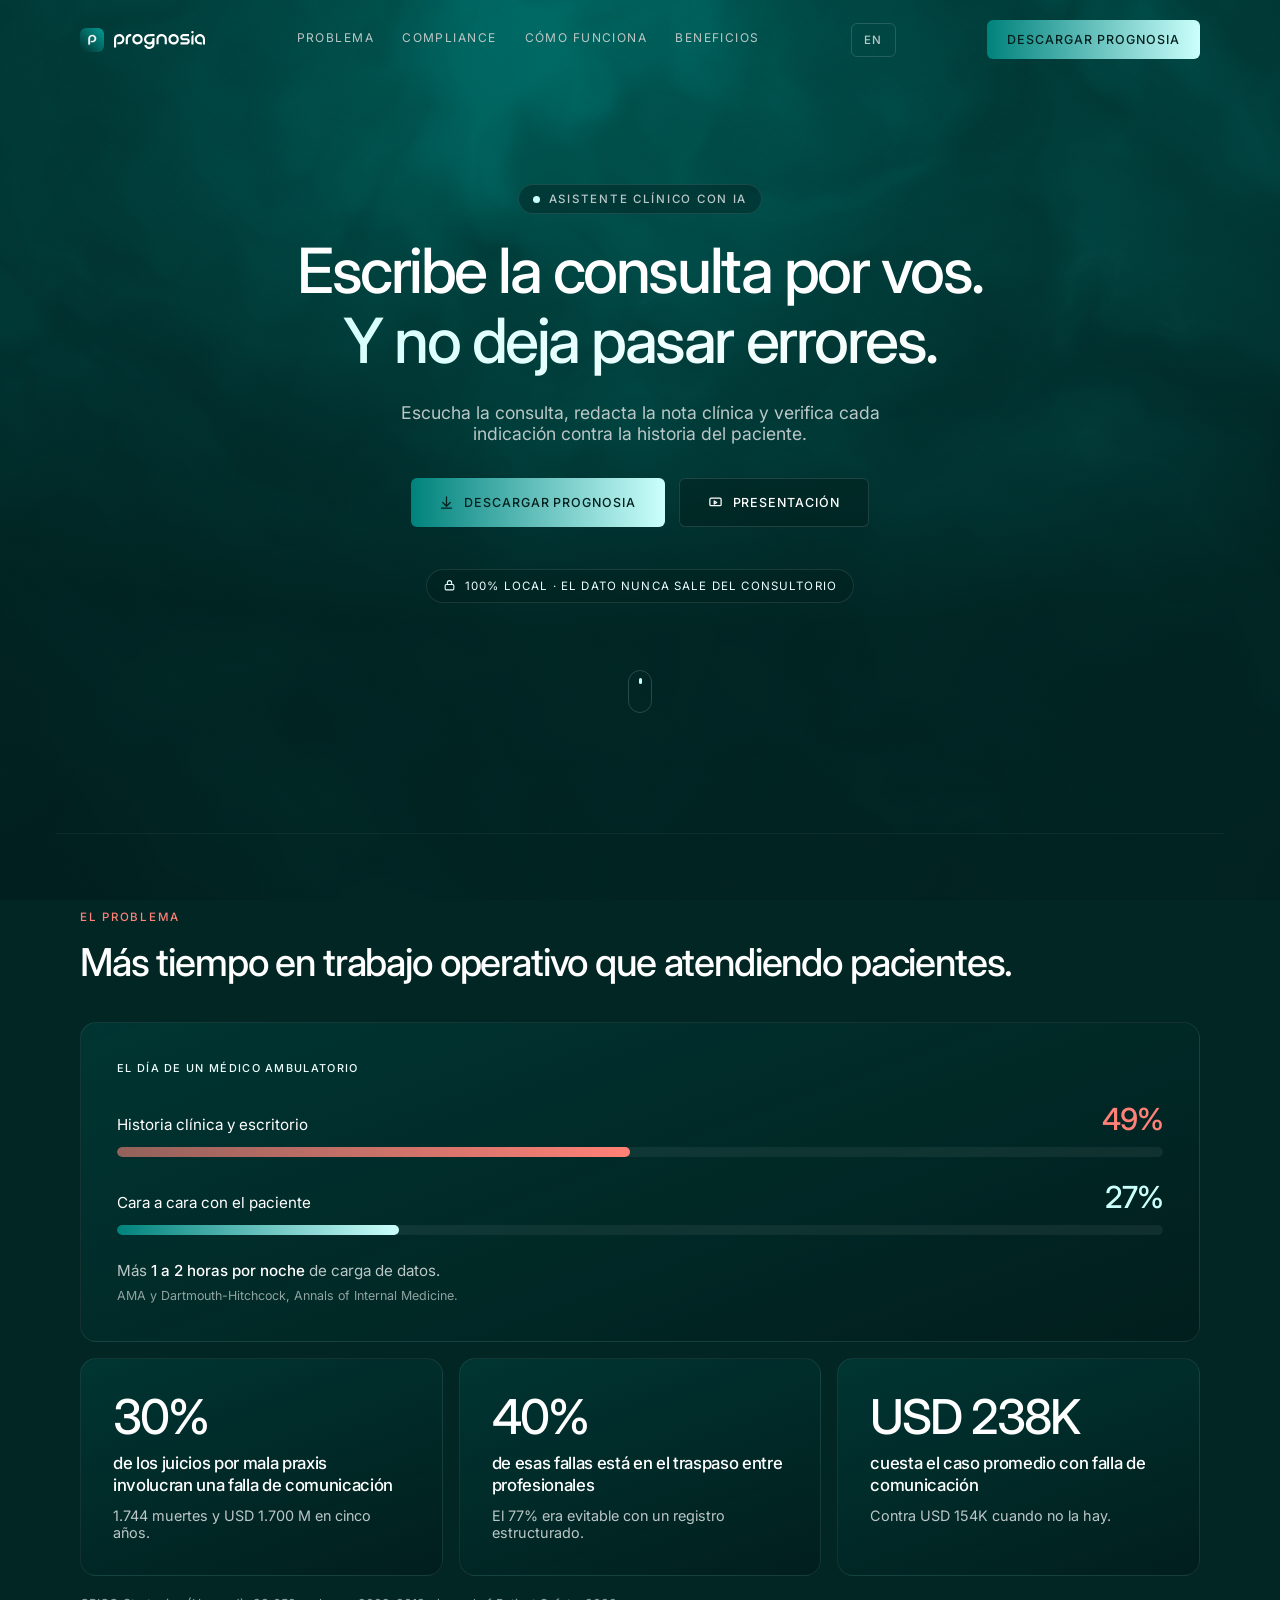
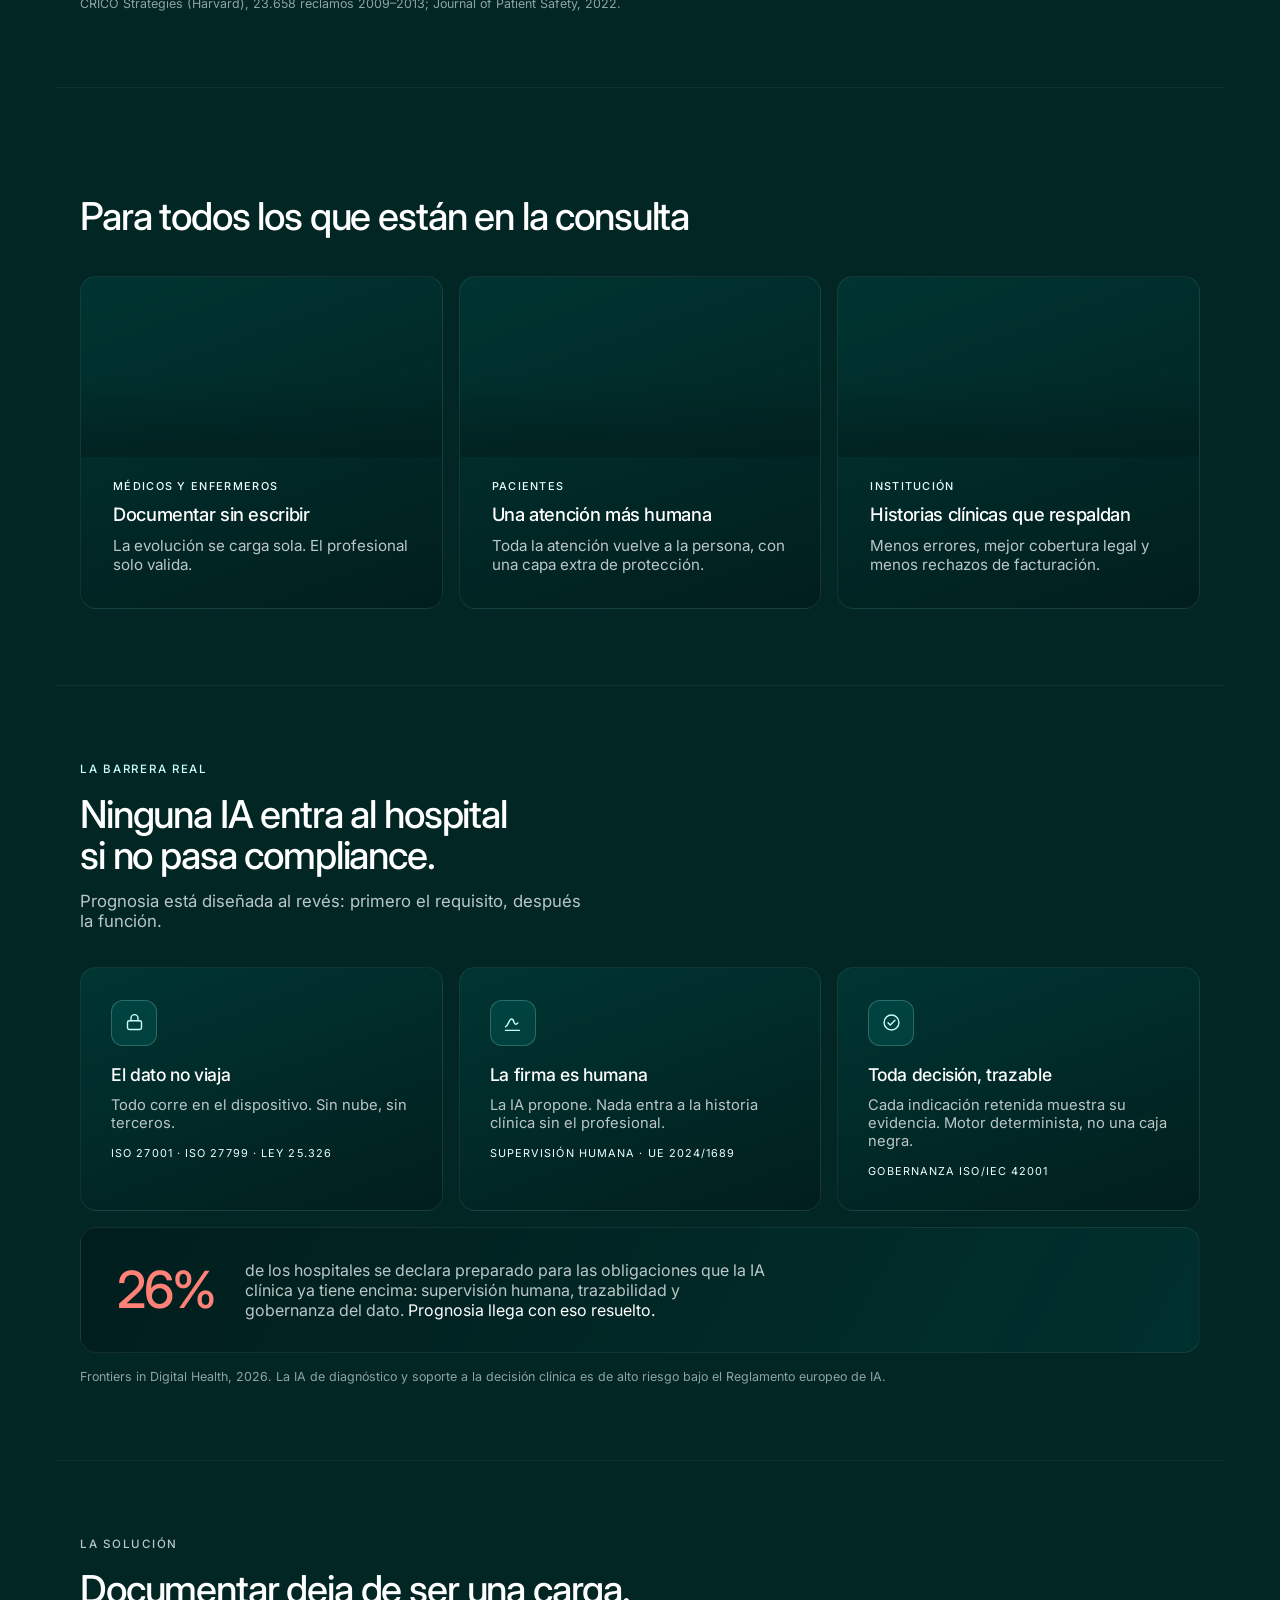
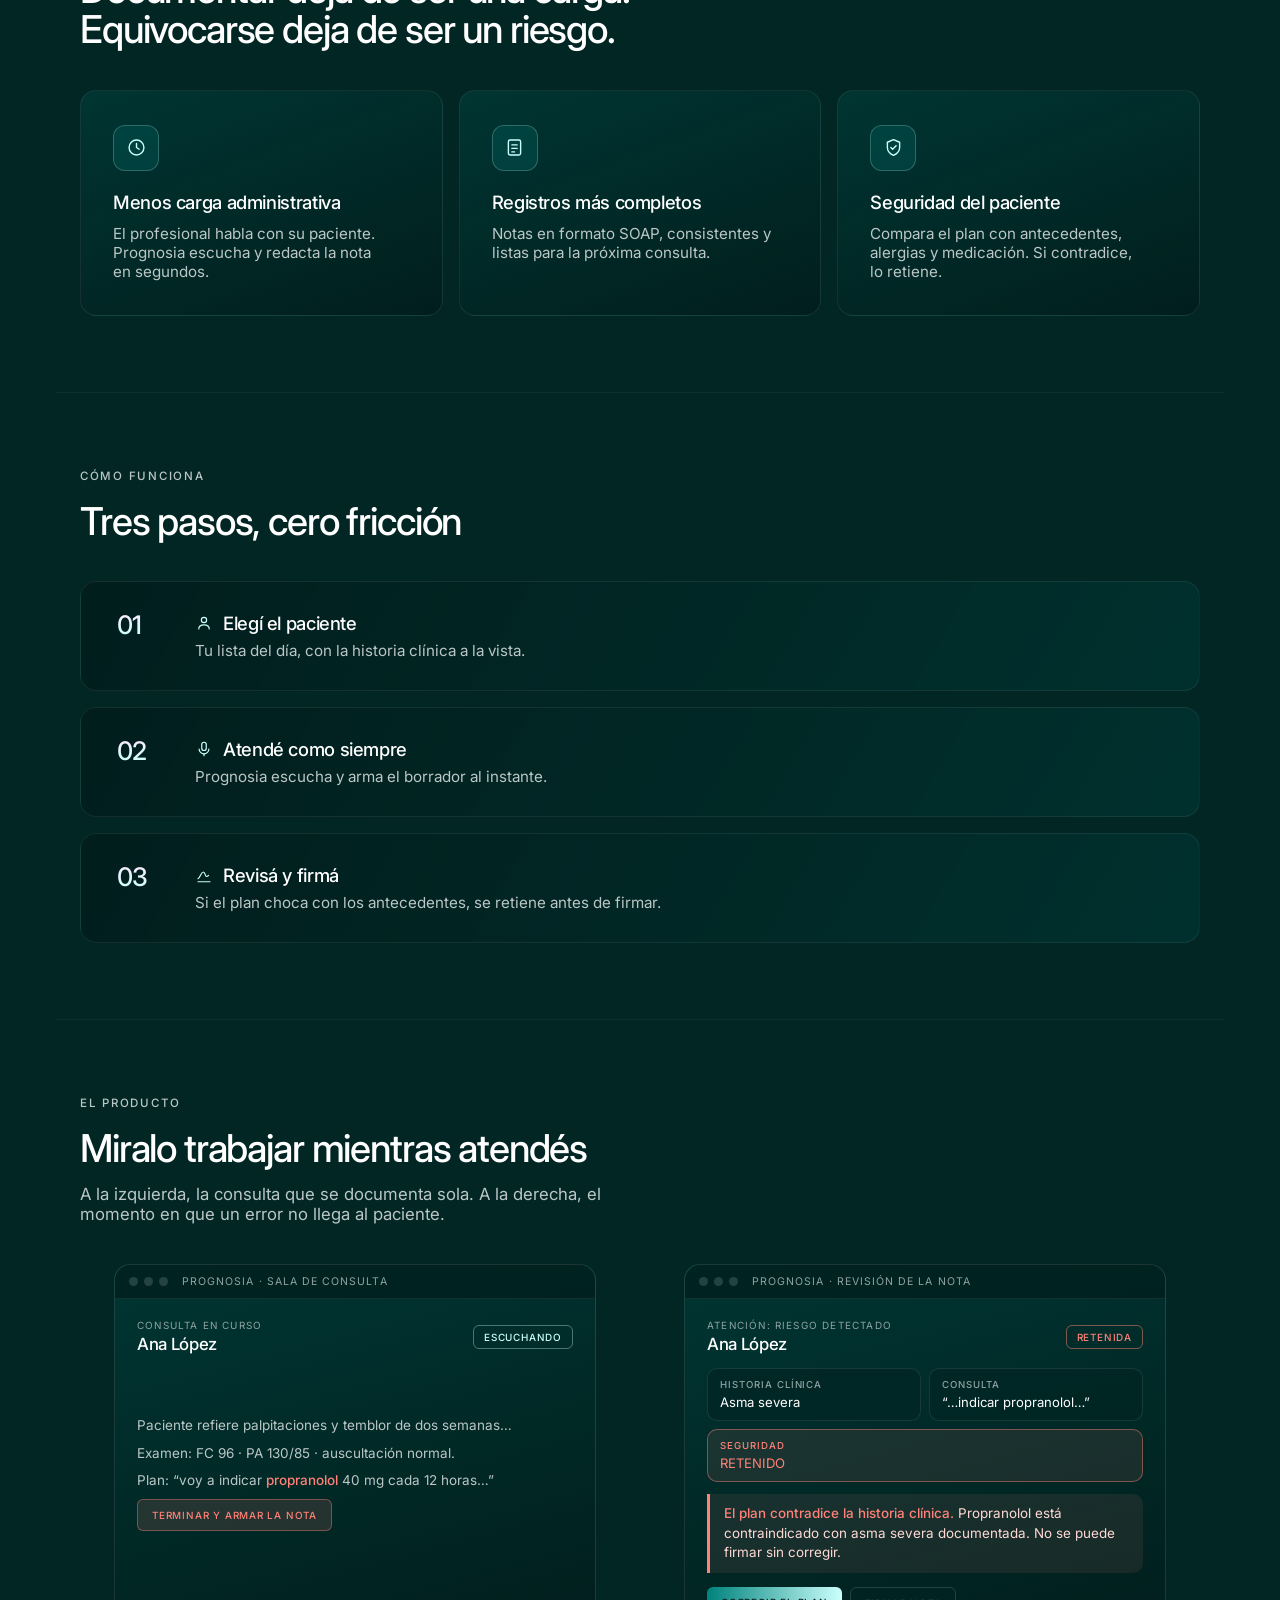
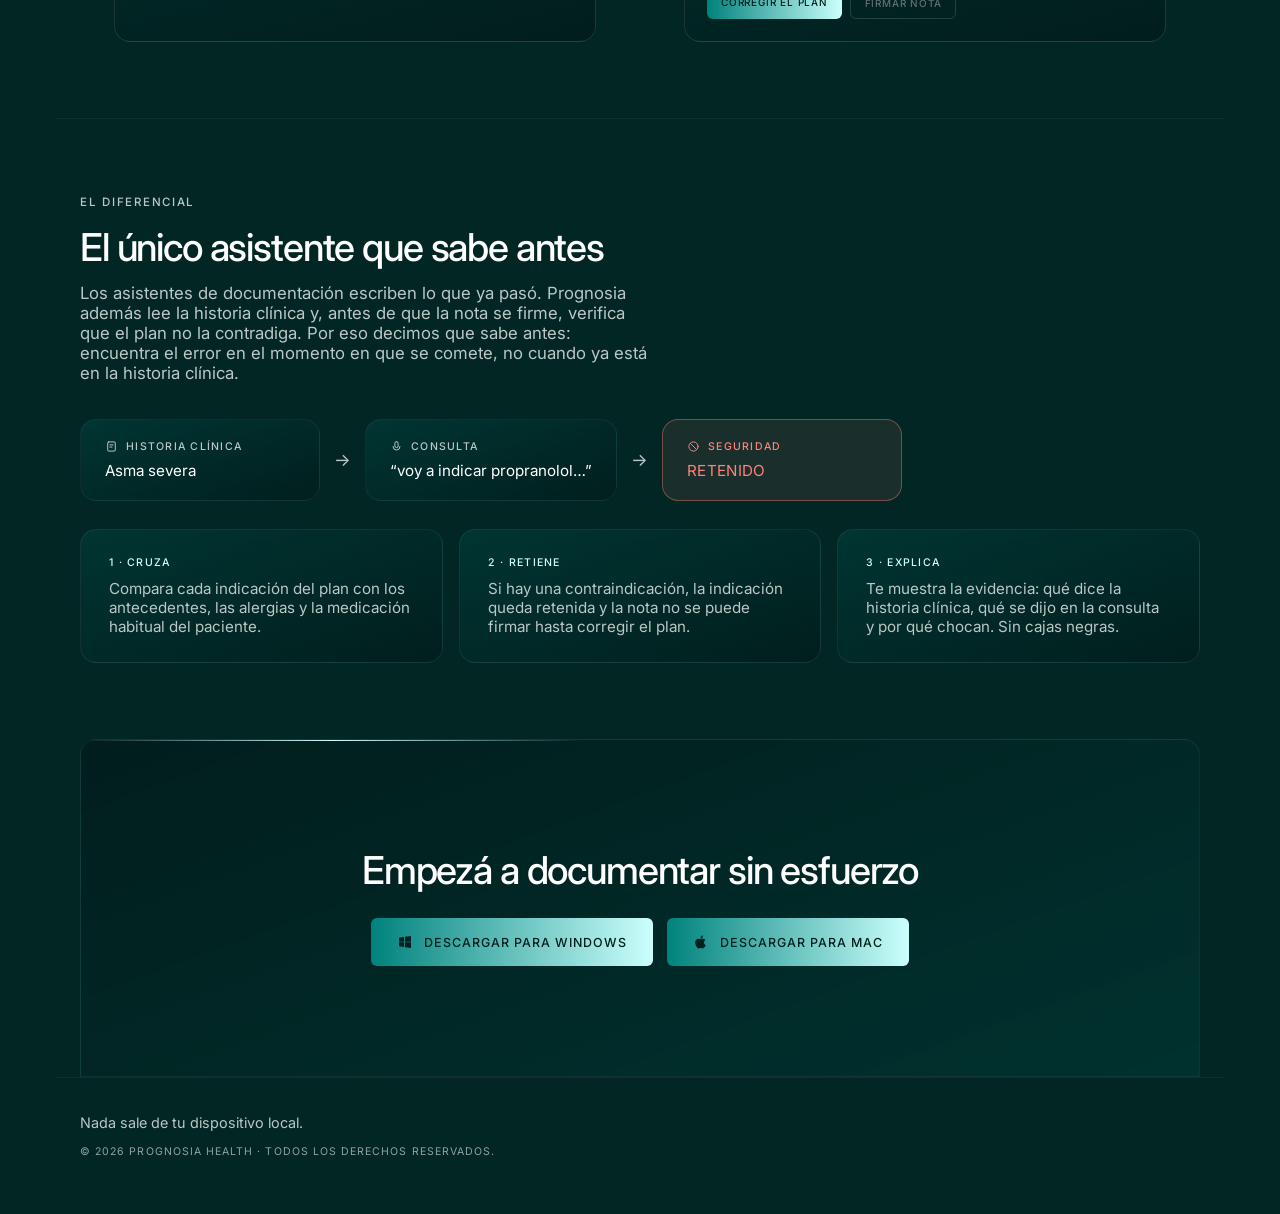
==== commit bdf19578: "fix(landing): los CTA de descarga anclan a la sección Windows/Mac (#descargar) Co-Authored-By: Claud" ====
--- a/landing/index.html
+++ b/landing/index.html
@@ -61,7 +61,7 @@
         <a href="#beneficios" style="position:relative;font-size:.75rem;font-weight:400;text-transform:uppercase;letter-spacing:.12em;color:#bbc7c6;text-decoration:none;padding-bottom:4px;transition:color .3s ease" class="pg-h2 pg-a3">Beneficios</a>
       </nav>
       <a href="en.html" style="font-size:.72rem;font-weight:500;text-transform:uppercase;letter-spacing:.12em;color:#bbc7c6;text-decoration:none;padding:9px 12px;border:1px solid rgba(255,255,255,.14);border-radius:6px;white-space:nowrap" class="pg-h2">EN</a>
-      <a href="https://github.com/Repetto-A/Prognosia" target="_blank" rel="noopener" style="position:relative;overflow:hidden;display:inline-block;font-size:.78rem;font-weight:500;text-transform:uppercase;letter-spacing:.08em;text-decoration:none;border-radius:6px;padding:12px 20px;white-space:nowrap;color:#02201e;background:linear-gradient(90deg,#00827c 0%,#cbfffc 100%);transition:transform .3s cubic-bezier(.2,.7,.2,1),box-shadow .3s ease" class="pg-h4">Descargar Prognosia</a>
+      <a href="#descargar" style="position:relative;overflow:hidden;display:inline-block;font-size:.78rem;font-weight:500;text-transform:uppercase;letter-spacing:.08em;text-decoration:none;border-radius:6px;padding:12px 20px;white-space:nowrap;color:#02201e;background:linear-gradient(90deg,#00827c 0%,#cbfffc 100%);transition:transform .3s cubic-bezier(.2,.7,.2,1),box-shadow .3s ease" class="pg-h4">Descargar Prognosia</a>
     </div>
   </header>
 
@@ -80,7 +80,7 @@
         Escucha la consulta, redacta la nota clínica y verifica cada indicación contra la historia del paciente.
       </p>
       <div style="display:flex;gap:14px;justify-content:center;flex-wrap:wrap;margin-bottom:30px;animation:pg-rise .9s cubic-bezier(.2,.7,.2,1) .46s both">
-        <a href="https://github.com/Repetto-A/Prognosia" target="_blank" rel="noopener" style="position:relative;overflow:hidden;display:inline-flex;align-items:center;gap:10px;font-size:.78rem;font-weight:500;text-transform:uppercase;letter-spacing:.08em;text-decoration:none;border-radius:6px;padding:16px 28px;color:#02201e;background:linear-gradient(90deg,#00827c 0%,#cbfffc 100%);transition:transform .3s cubic-bezier(.2,.7,.2,1),box-shadow .3s ease" class="pg-h5">
+        <a href="#descargar" style="position:relative;overflow:hidden;display:inline-flex;align-items:center;gap:10px;font-size:.78rem;font-weight:500;text-transform:uppercase;letter-spacing:.08em;text-decoration:none;border-radius:6px;padding:16px 28px;color:#02201e;background:linear-gradient(90deg,#00827c 0%,#cbfffc 100%);transition:transform .3s cubic-bezier(.2,.7,.2,1),box-shadow .3s ease" class="pg-h5">
           <svg width="15" height="15" viewBox="0 0 24 24" fill="none" stroke="currentColor" stroke-width="2" stroke-linecap="round" stroke-linejoin="round" aria-hidden="true"><path d="M12 3v13"></path><path d="M6 12l6 6 6-6"></path><path d="M4 21h16"></path></svg>
           Descargar Prognosia
         </a>
@@ -373,7 +373,7 @@
       </div>
     </section>
 
-        <section style="max-width:1120px;margin:0 auto;padding:0 24px">
+        <section id="descargar" style="max-width:1120px;margin:0 auto;padding:0 24px">
       <div data-reveal="true" style="position:relative;overflow:hidden;padding:110px 24px;text-align:center;background:linear-gradient(160deg,rgba(1,29,28,.92),rgba(0,55,52,.7));border:1px solid rgba(255,255,255,.07);border-top-left-radius:16px;border-top-right-radius:16px;opacity:0;transform:translateY(24px);transition:opacity .9s cubic-bezier(.2,.7,.2,1),transform .9s cubic-bezier(.2,.7,.2,1)">
         <div aria-hidden="true" style="position:absolute;top:0;left:0;height:1px;width:45%;background:linear-gradient(90deg,transparent,#cbfffc,transparent);animation:pg-flow 5.5s linear infinite"></div>
         <h2 style="position:relative;font-size:clamp(1.7rem,4vw,2.4rem);font-weight:500;line-height:1.05;letter-spacing:-.03em;color:#ffffff;margin:0 0 28px">Empezá a documentar sin esfuerzo</h2>
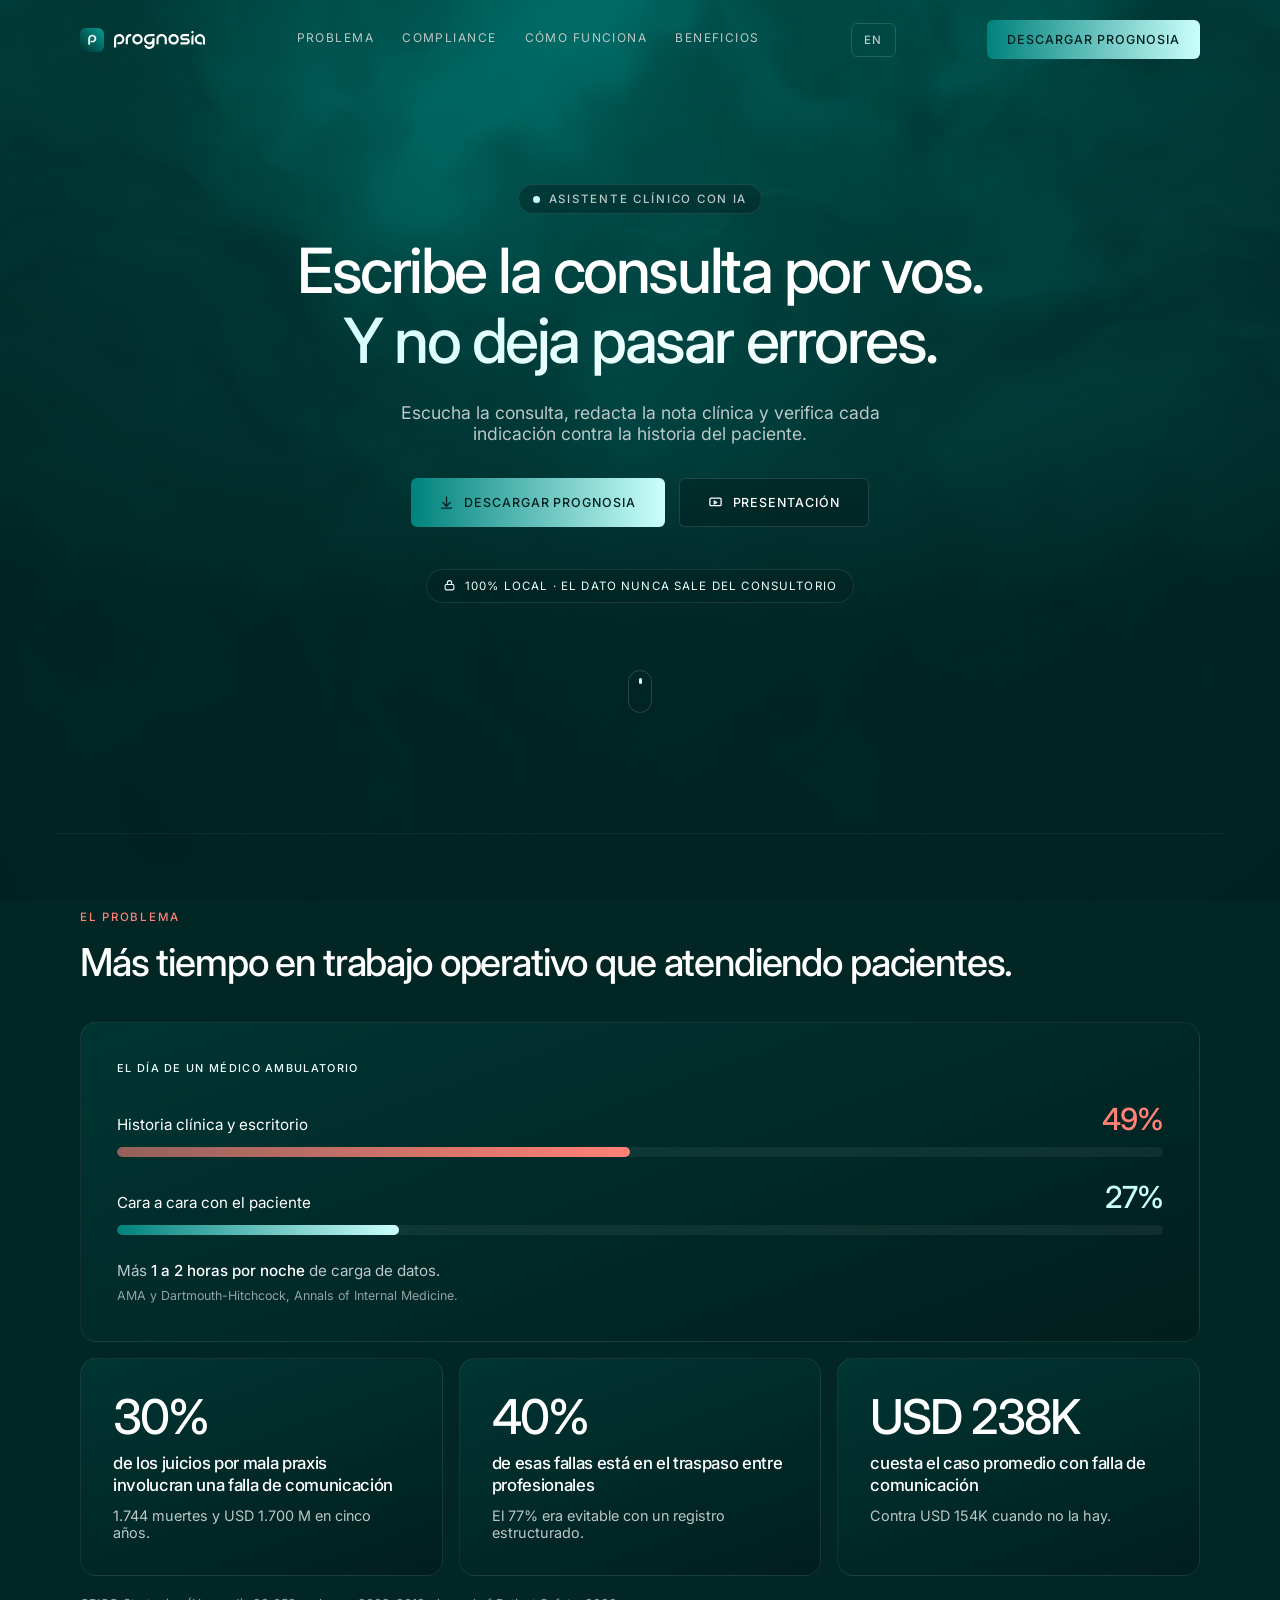
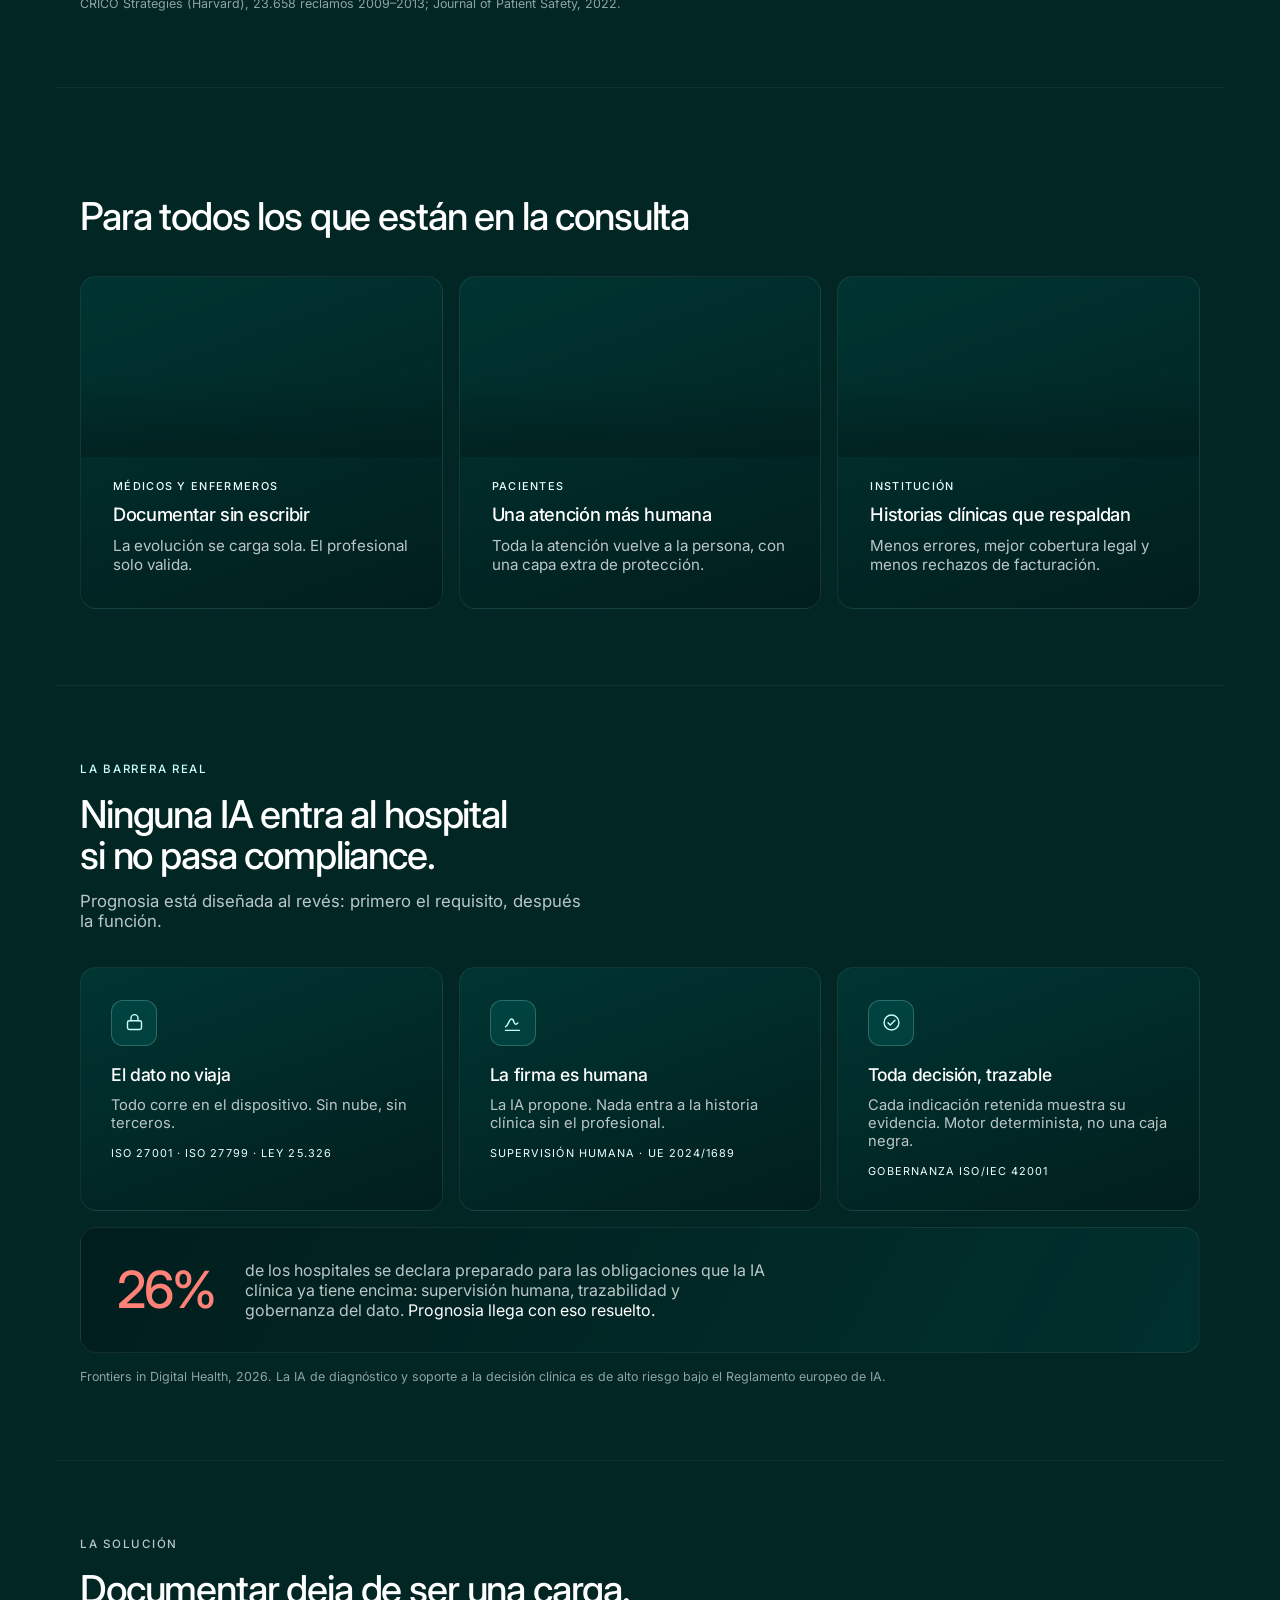
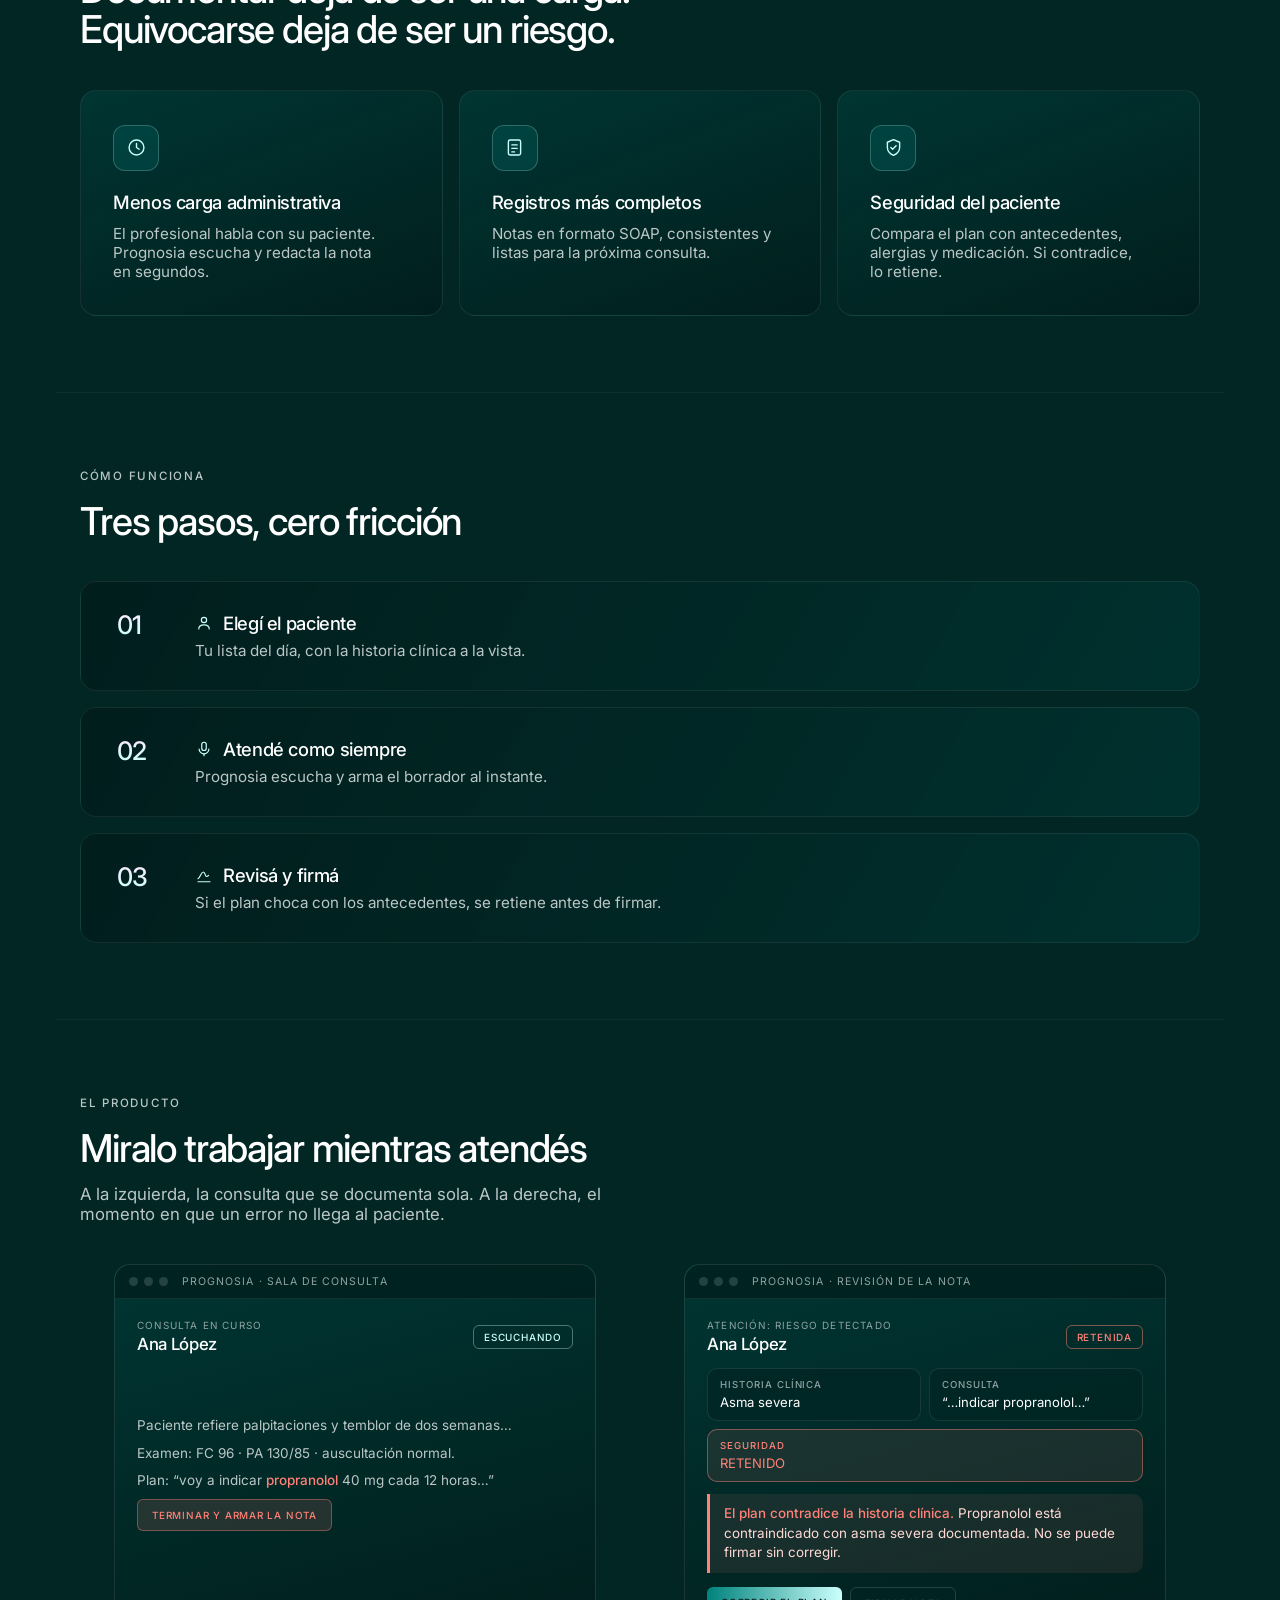
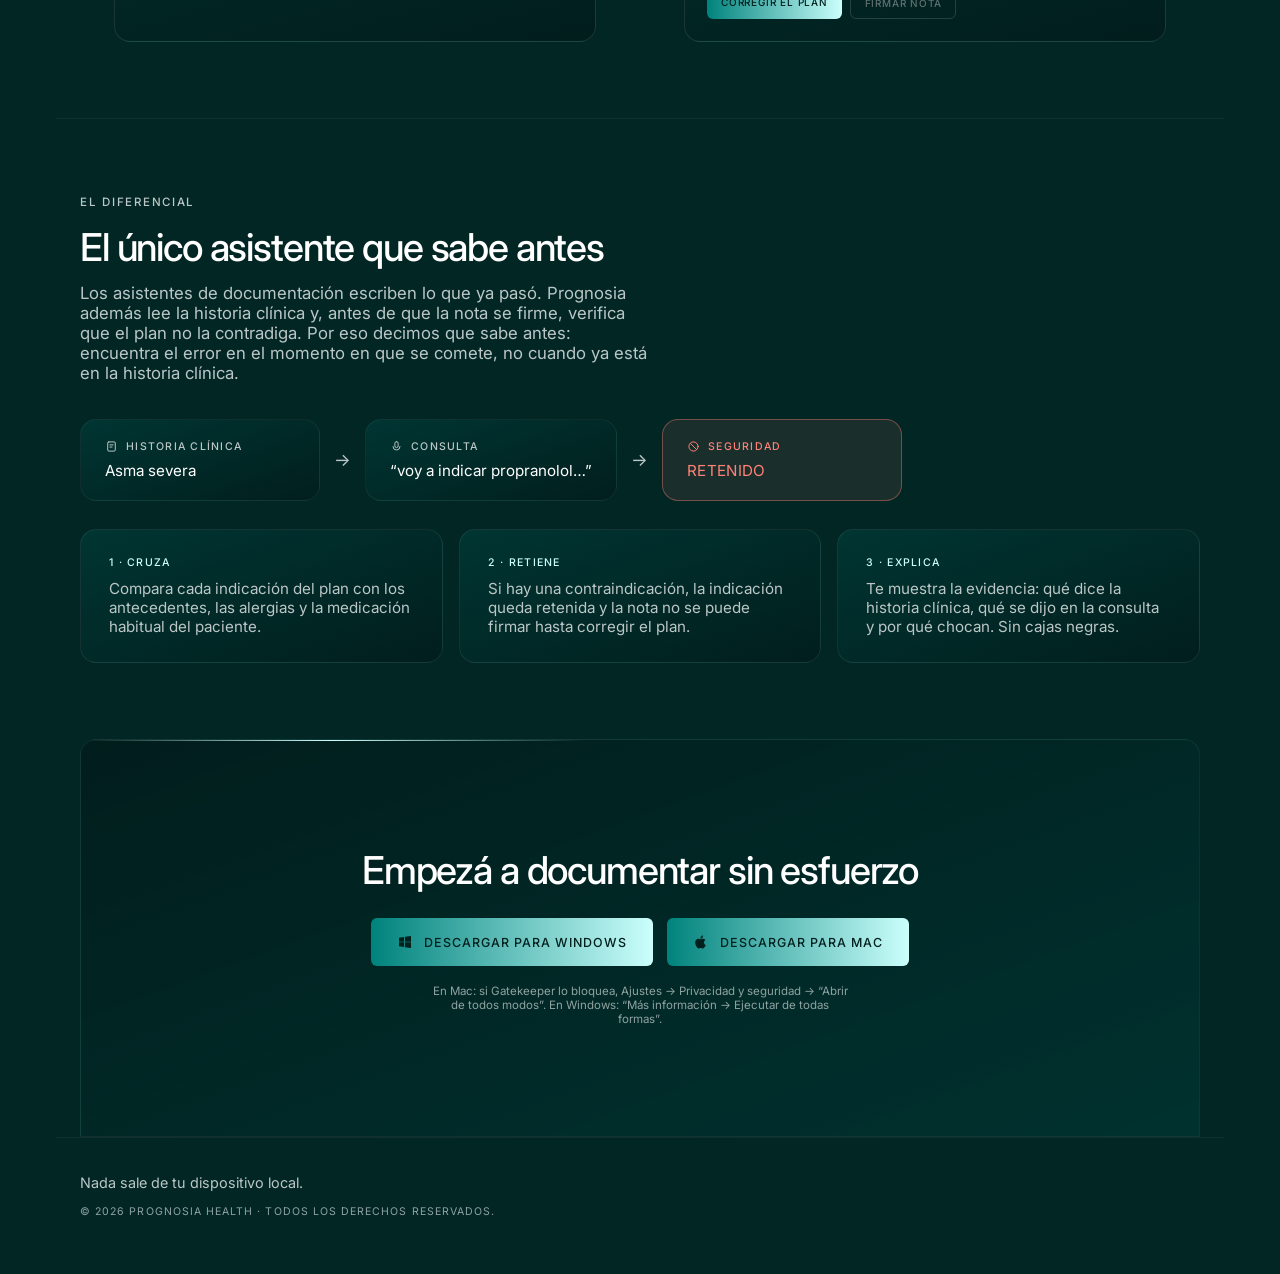
==== commit 3a7a02be: "docs(landing): pista de Gatekeeper/SmartScreen bajo los botones de descarga Co-Authored-By: Claude F" ====
--- a/landing/index.html
+++ b/landing/index.html
@@ -387,6 +387,7 @@
             Descargar para Mac
           </a>
         </div>
+        <p style="position:relative;margin:18px 0 0;font-size:.72rem;color:#8fa3a1;max-width:60ch;margin-left:auto;margin-right:auto">En Mac: si Gatekeeper lo bloquea, Ajustes → Privacidad y seguridad → “Abrir de todos modos”. En Windows: “Más información → Ejecutar de todas formas”.</p>
       </div>
     </section>
 
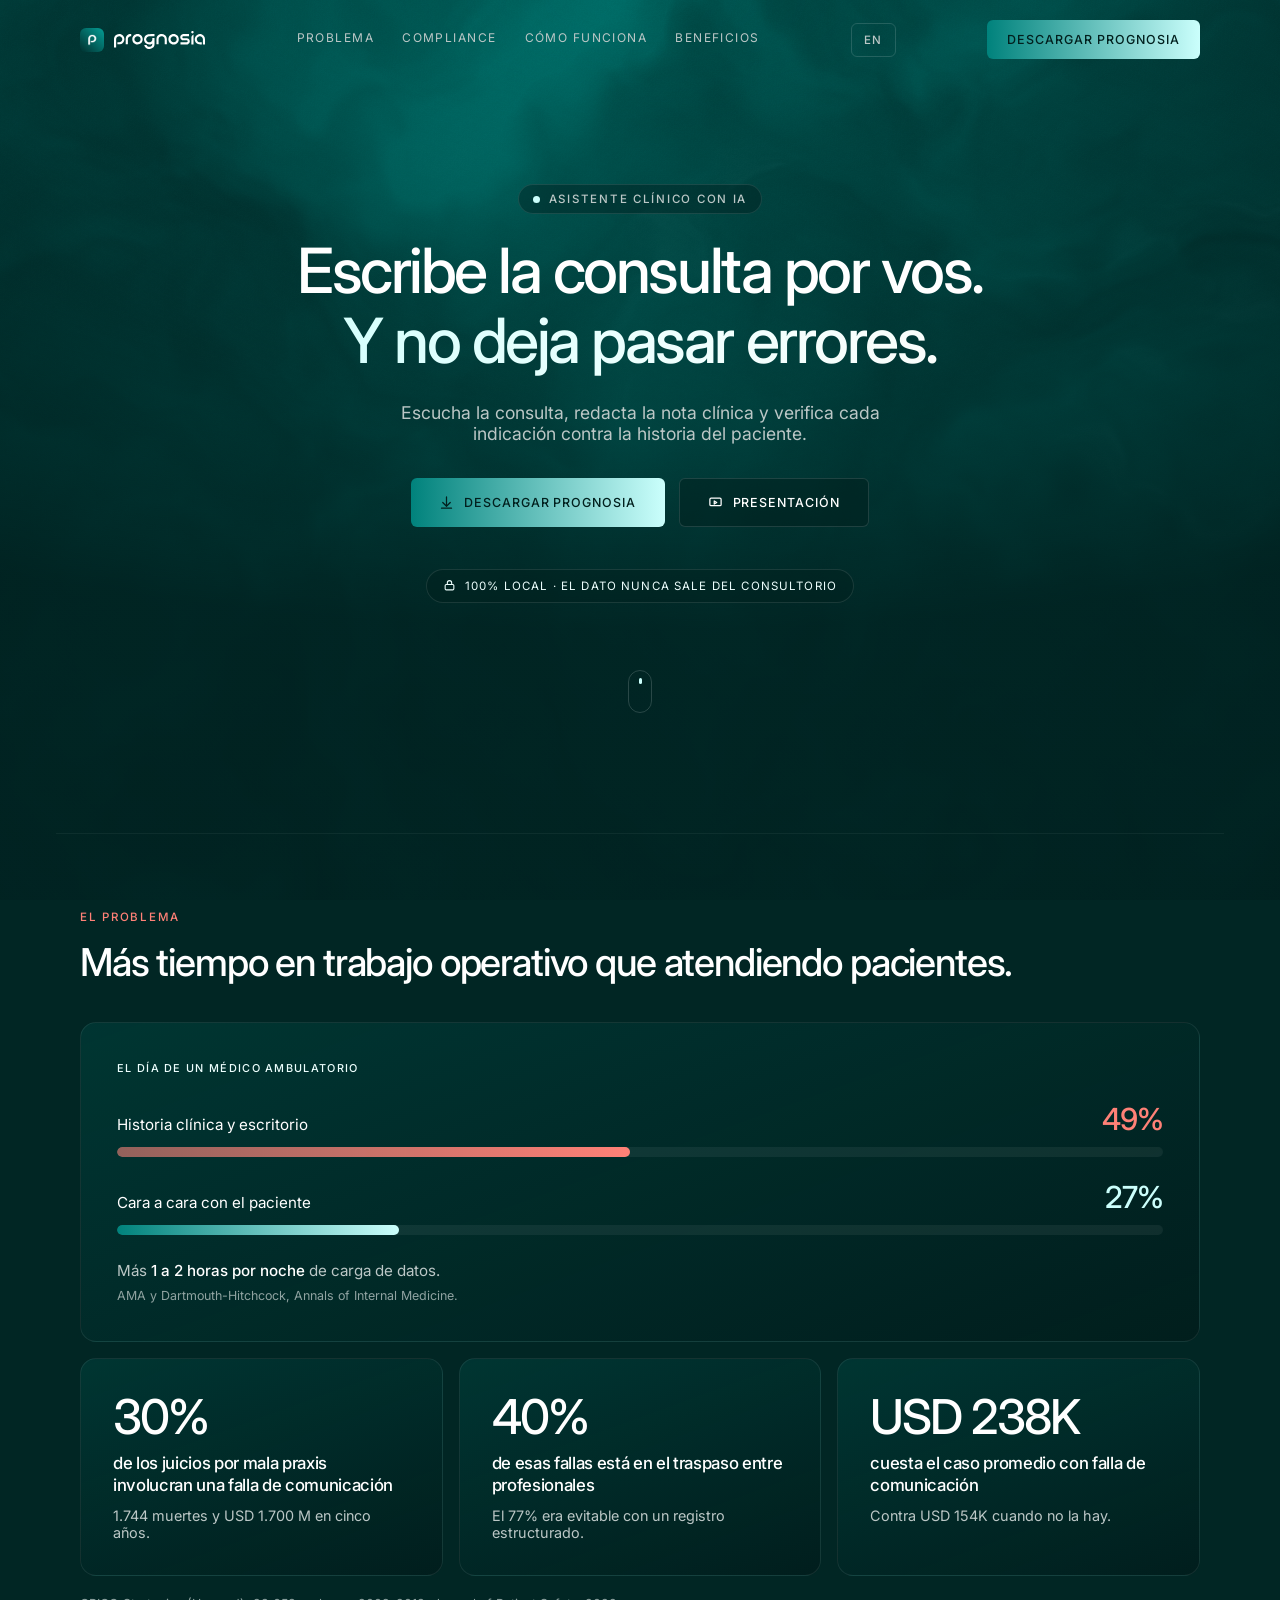
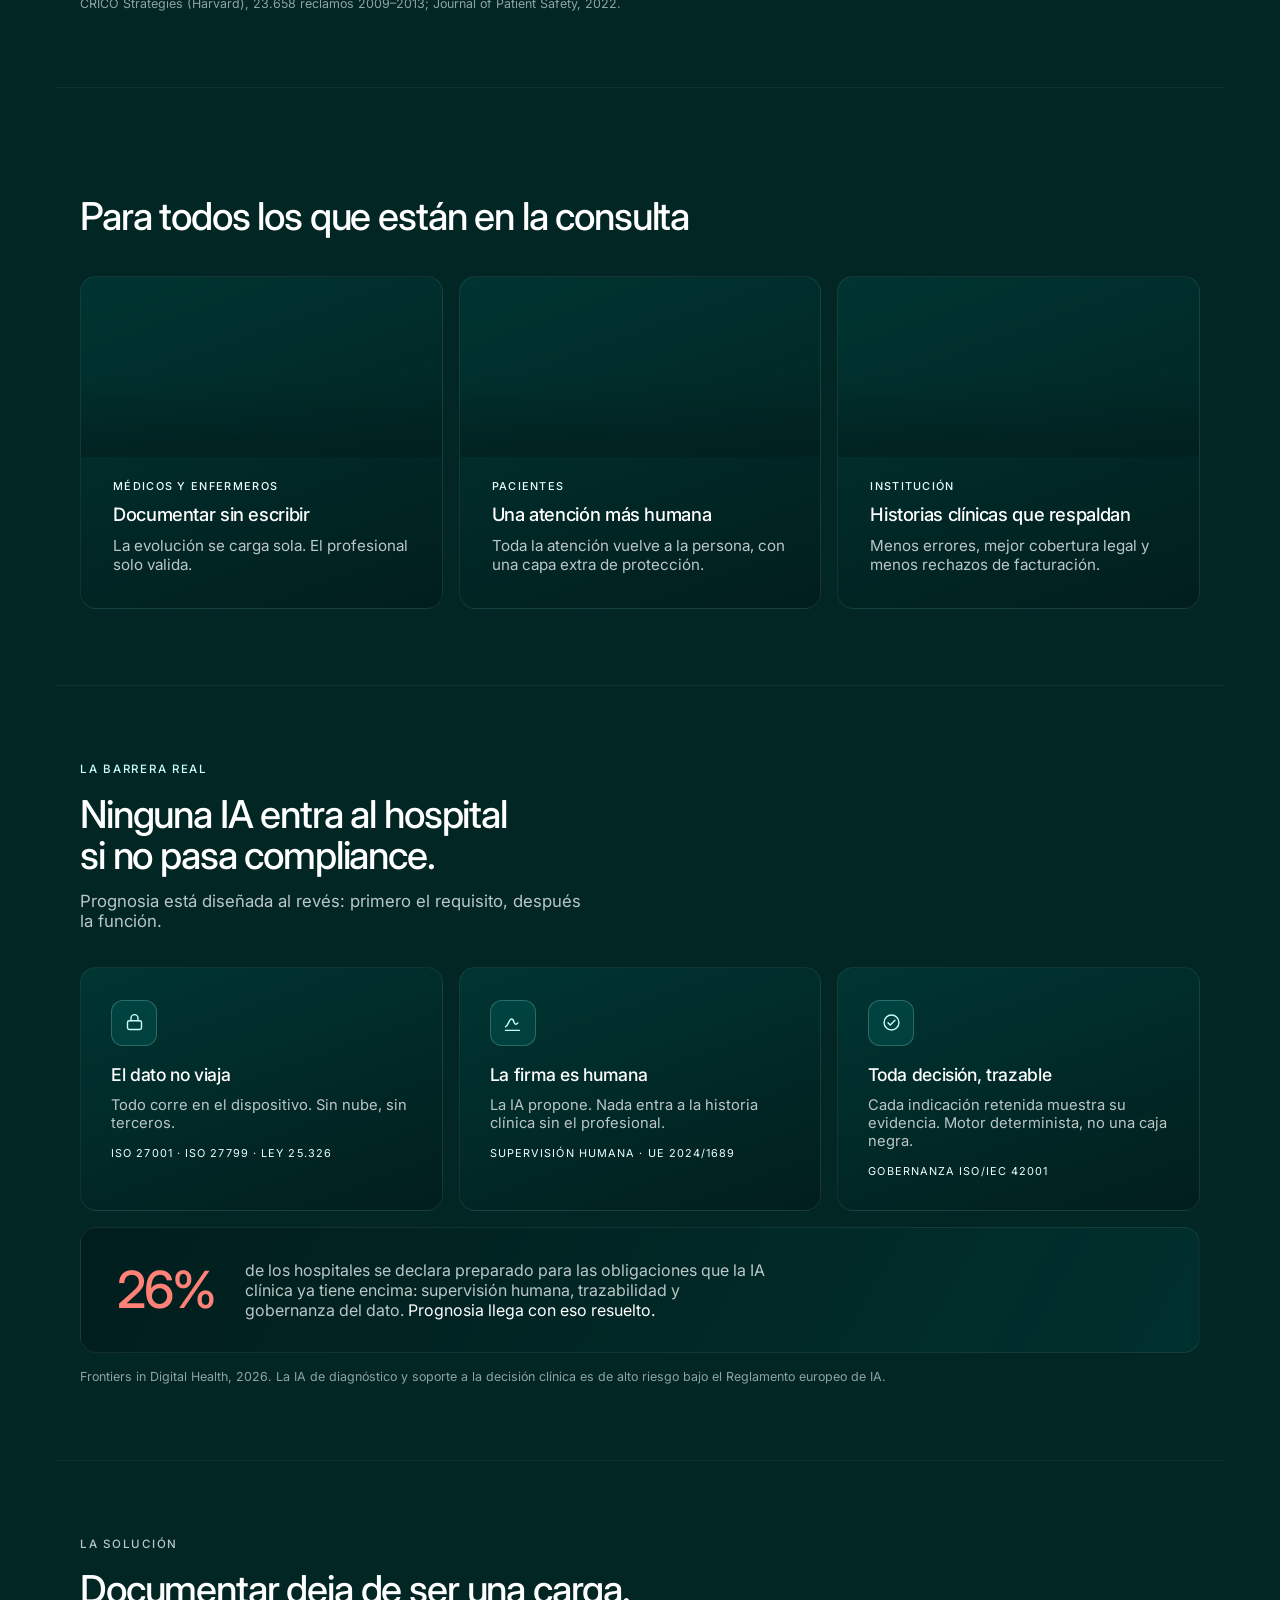
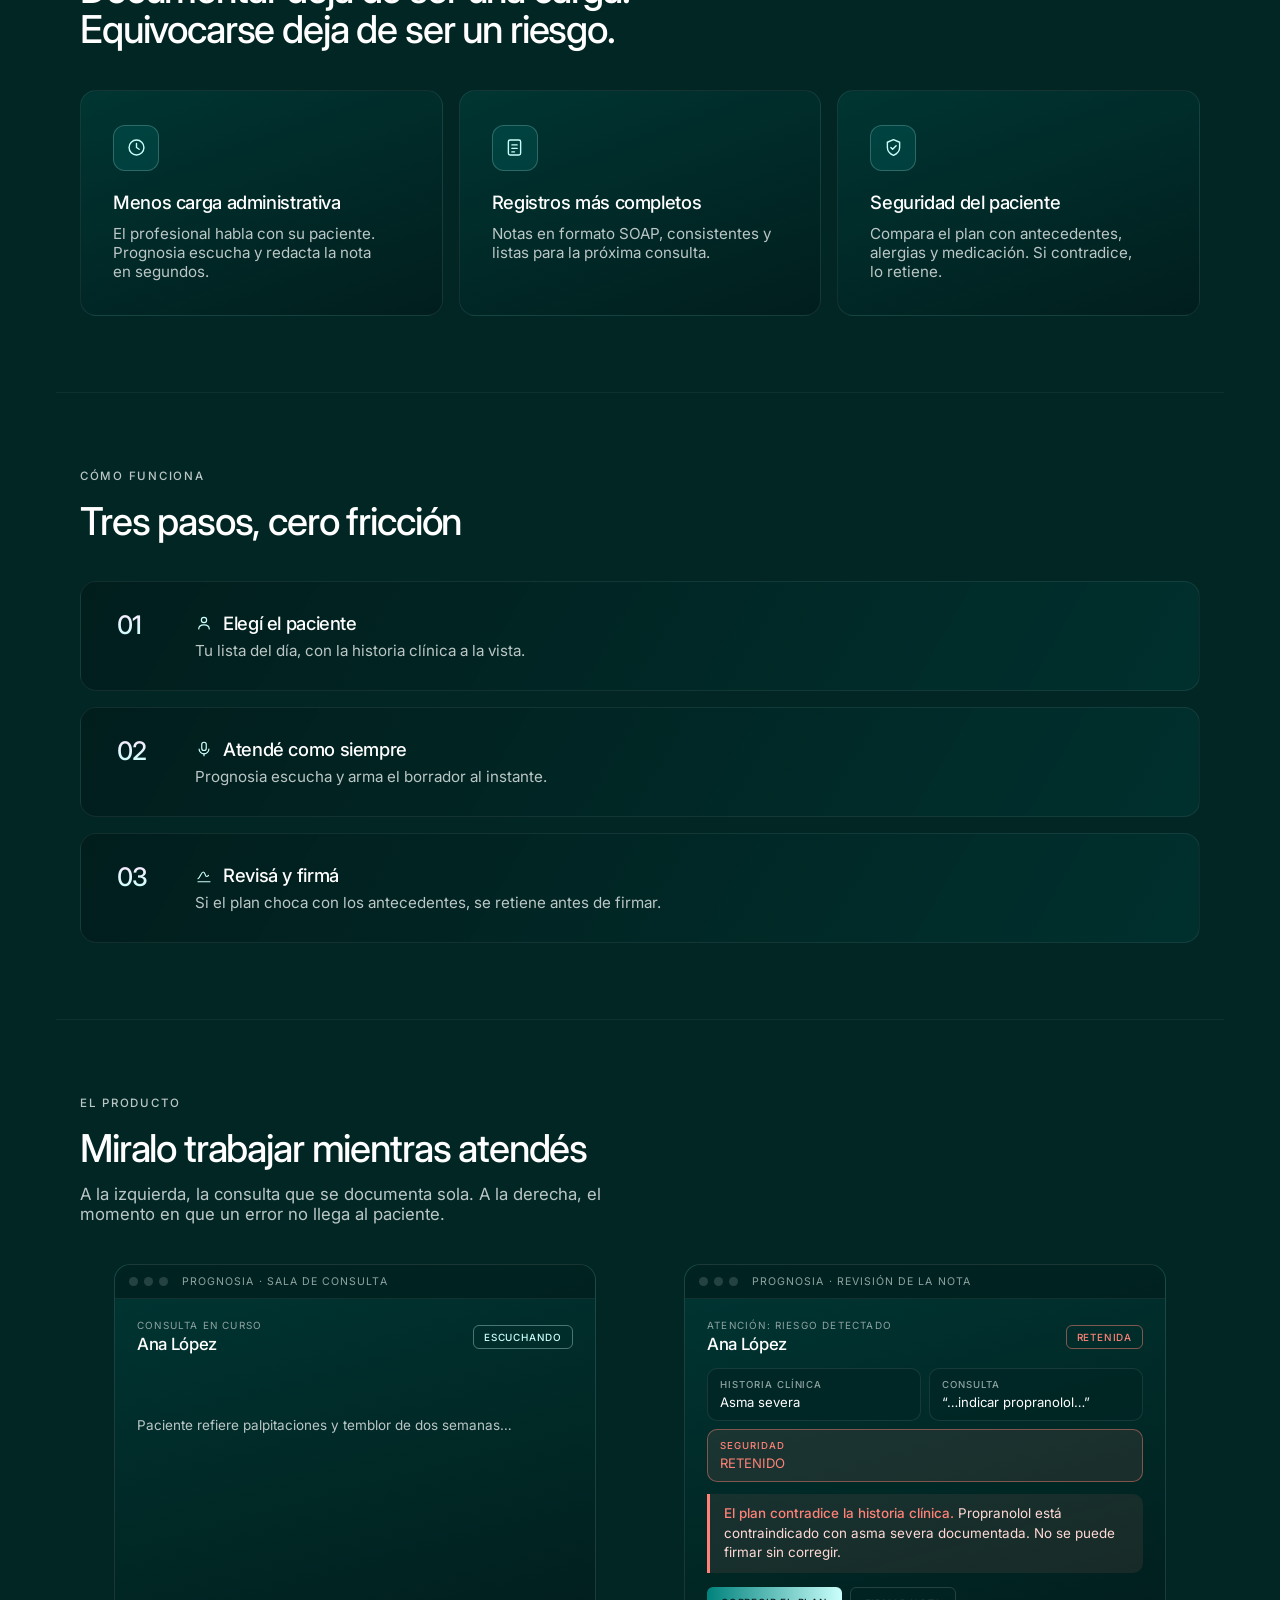
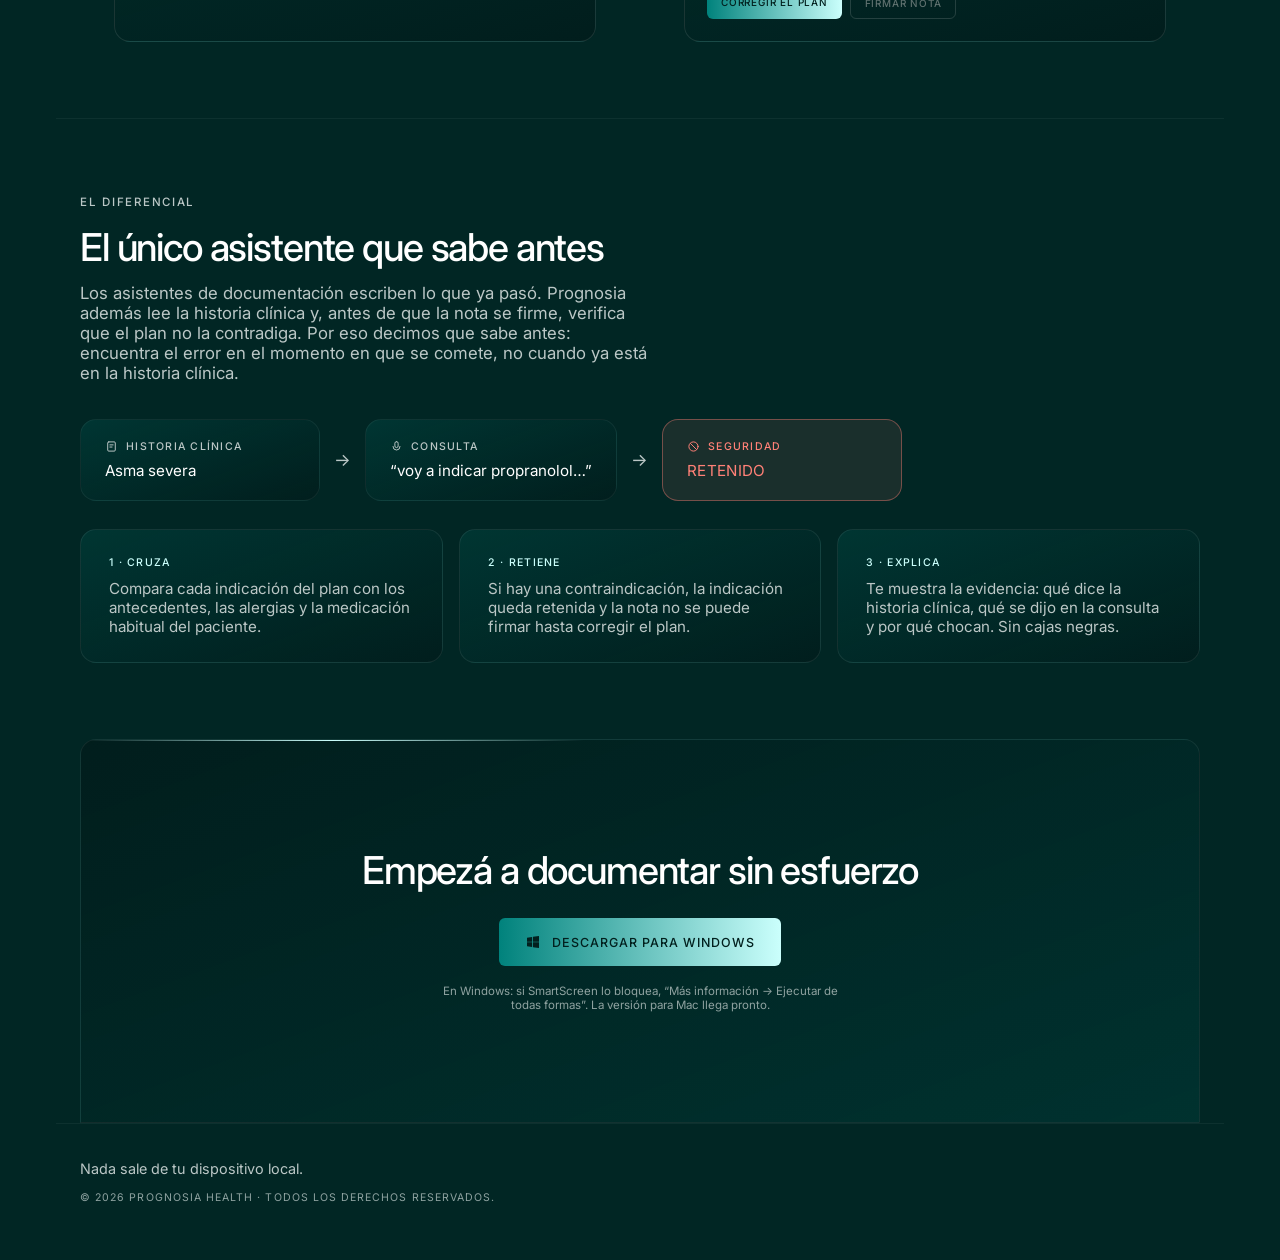
==== commit 6133088f: "fix(landing): oculta la descarga para Mac (Gatekeeper bloquea el binario sin firmar) Queda solo Wind" ====
--- a/landing/index.html
+++ b/landing/index.html
@@ -382,12 +382,8 @@
             <svg width="16" height="16" viewBox="0 0 24 24" fill="currentColor" aria-hidden="true"><path d="M3 5.6l7.7-1.1v7H3zM12 4.3L21 3v8.5h-9zM3 12.5h7.7v7L3 18.4zM12 12.5h9V21l-9-1.3z"/></svg>
             Descargar para Windows
           </a>
-          <a href="https://github.com/Repetto-A/Prognosia/releases/latest/download/Prognosia-mac.zip" target="_blank" rel="noopener" style="position:relative;display:inline-flex;align-items:center;gap:11px;font-size:.78rem;font-weight:500;text-transform:uppercase;letter-spacing:.08em;text-decoration:none;border-radius:6px;padding:16px 26px;color:#02201e;background:linear-gradient(90deg,#00827c 0%,#cbfffc 100%);transition:transform .3s cubic-bezier(.2,.7,.2,1),box-shadow .3s ease" class="pg-h5">
-            <svg width="16" height="16" viewBox="0 0 24 24" fill="currentColor" aria-hidden="true"><path d="M16.4 12.7c0-2.4 2-3.6 2.1-3.7-1.1-1.7-2.9-1.9-3.5-1.9-1.5-.2-2.9.9-3.7.9-.8 0-1.9-.9-3.2-.86-1.6 0-3.1 1-4 2.4-1.7 3-0.4 7.3 1.2 9.7.8 1.2 1.8 2.5 3.1 2.4 1.2 0 1.7-.8 3.2-.8s1.9.8 3.2.8 2.2-1.2 3-2.4c.9-1.3 1.3-2.6 1.3-2.7 0 0-2.6-1-2.7-3.9zM14 5.5c.7-.8 1.1-2 1-3.1-1 0-2.2.7-2.9 1.5-.6.7-1.2 1.9-1 3 1.1.1 2.2-.6 2.9-1.4z"/></svg>
-            Descargar para Mac
-          </a>
-        </div>
-        <p style="position:relative;margin:18px 0 0;font-size:.72rem;color:#8fa3a1;max-width:60ch;margin-left:auto;margin-right:auto">En Mac: si Gatekeeper lo bloquea, Ajustes → Privacidad y seguridad → “Abrir de todos modos”. En Windows: “Más información → Ejecutar de todas formas”.</p>
+          </div>
+        <p style="position:relative;margin:18px 0 0;font-size:.72rem;color:#8fa3a1;max-width:60ch;margin-left:auto;margin-right:auto">En Windows: si SmartScreen lo bloquea, “Más información → Ejecutar de todas formas”. La versión para Mac llega pronto.</p>
       </div>
     </section>
 
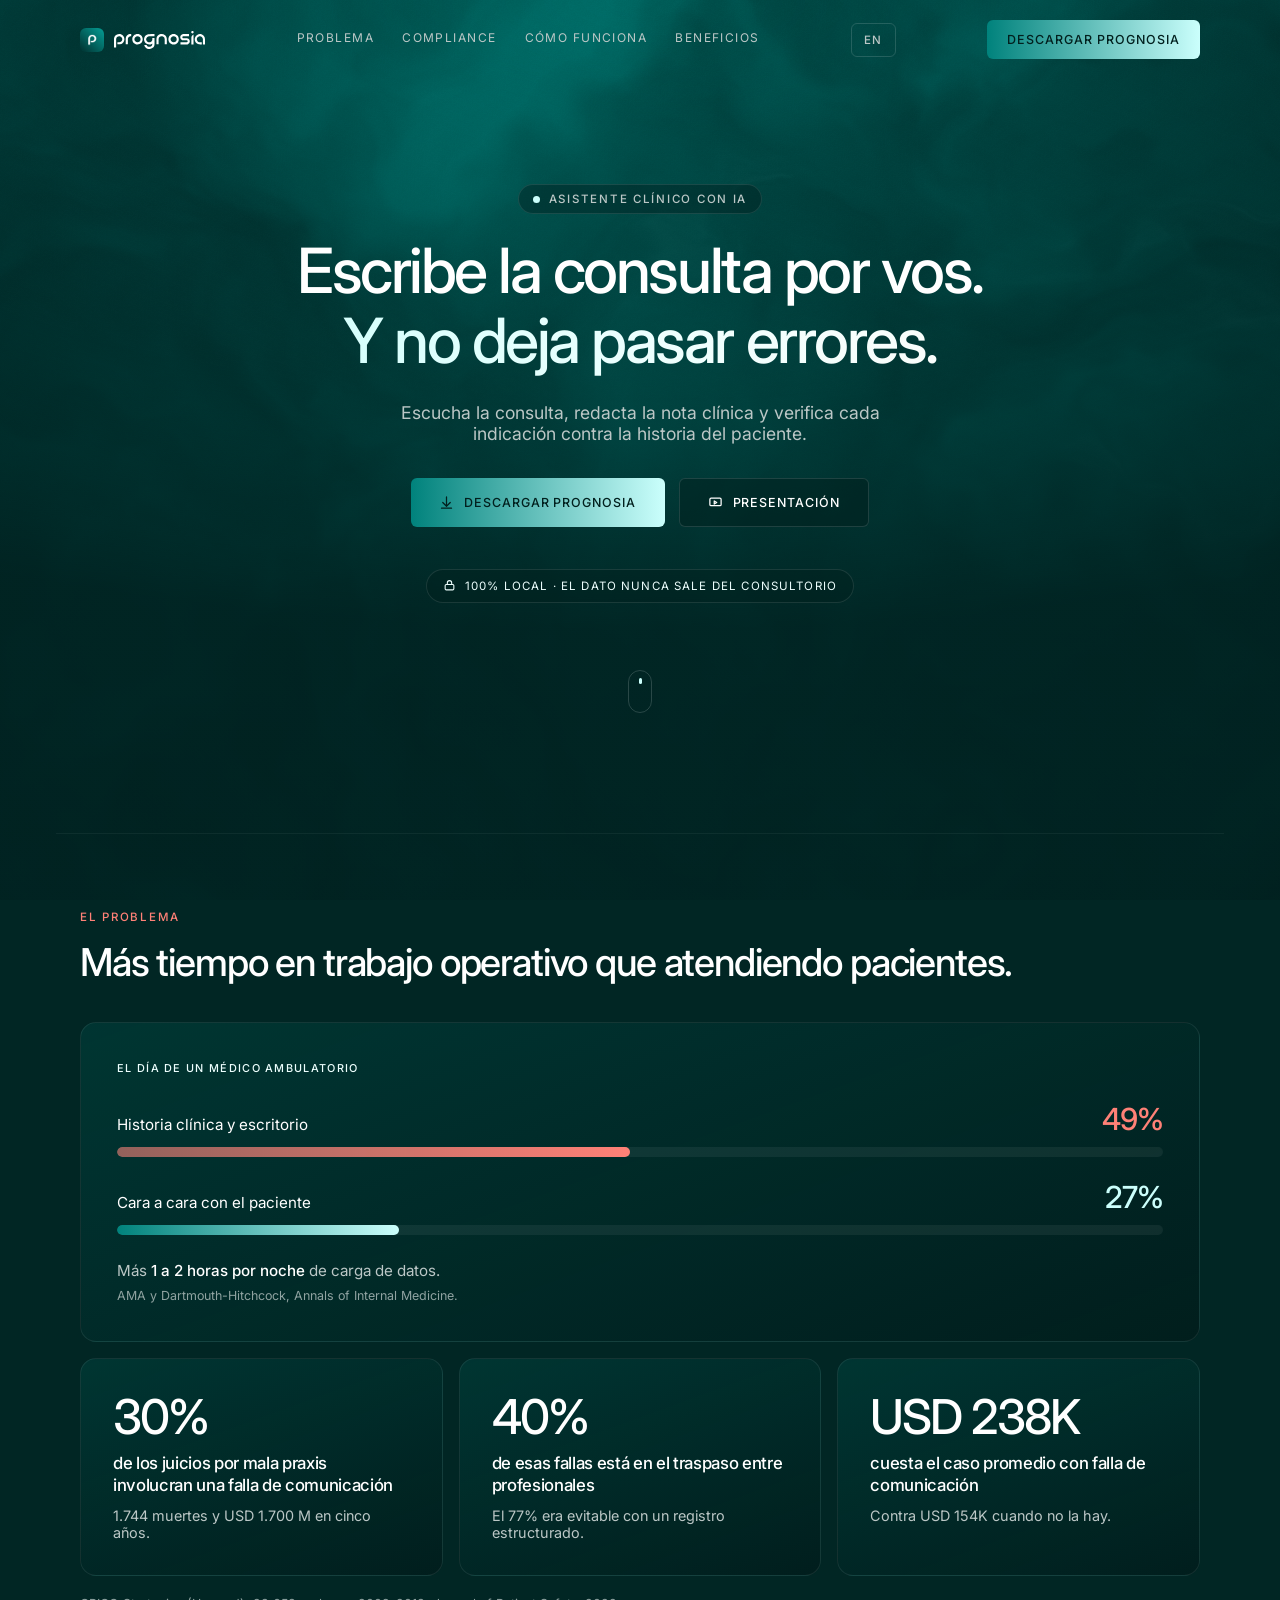
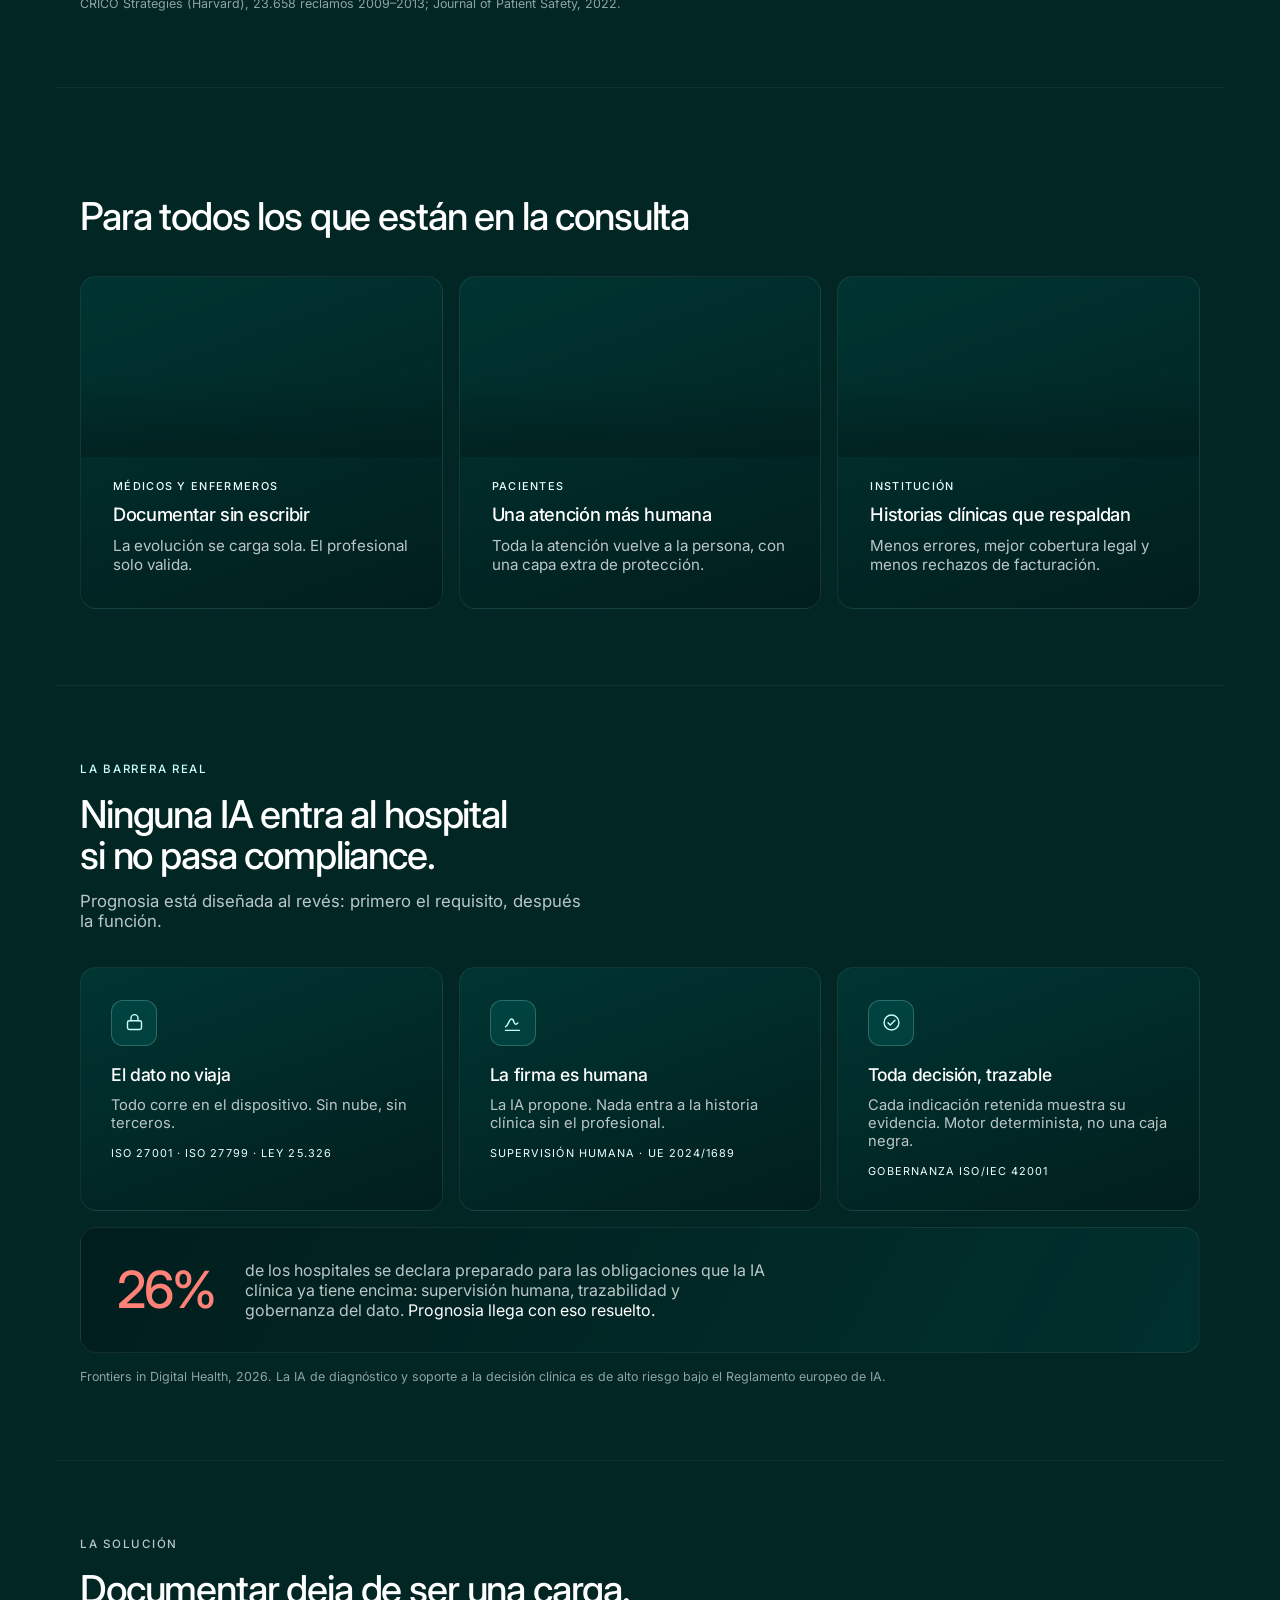
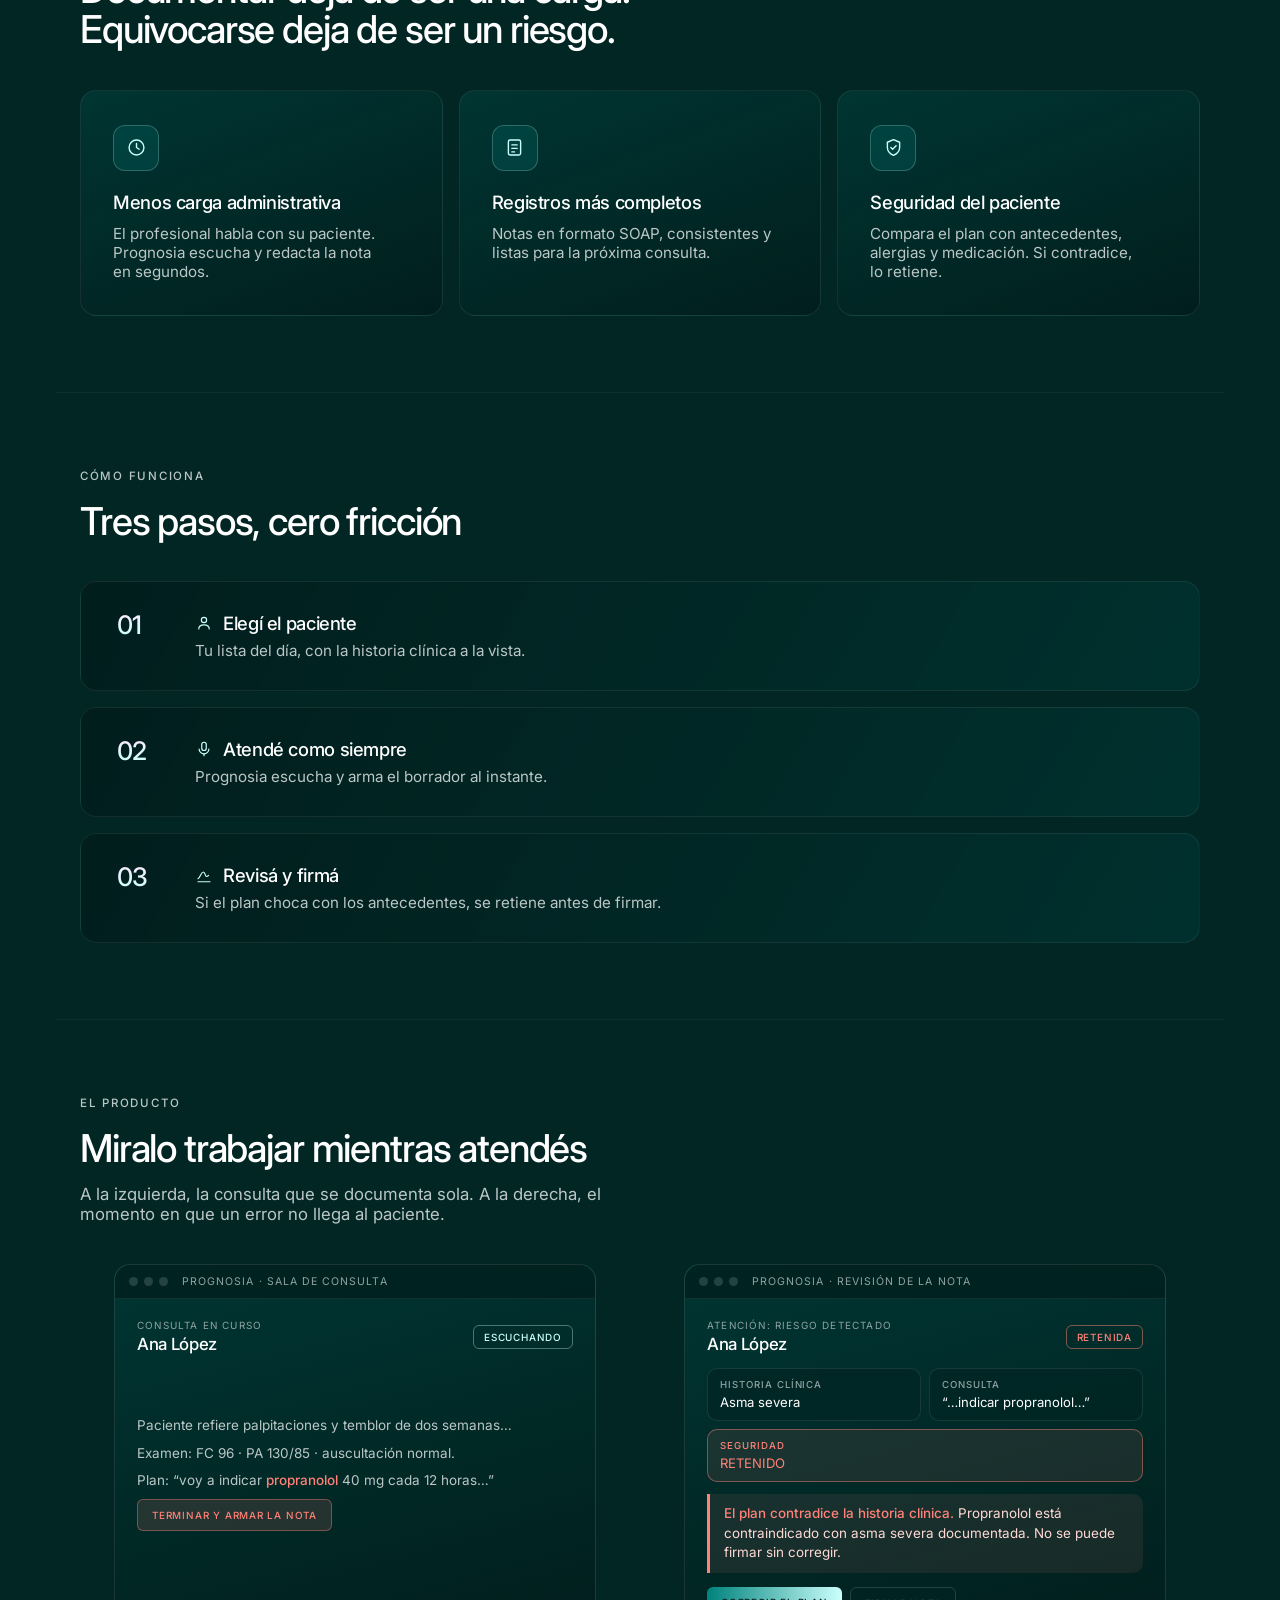
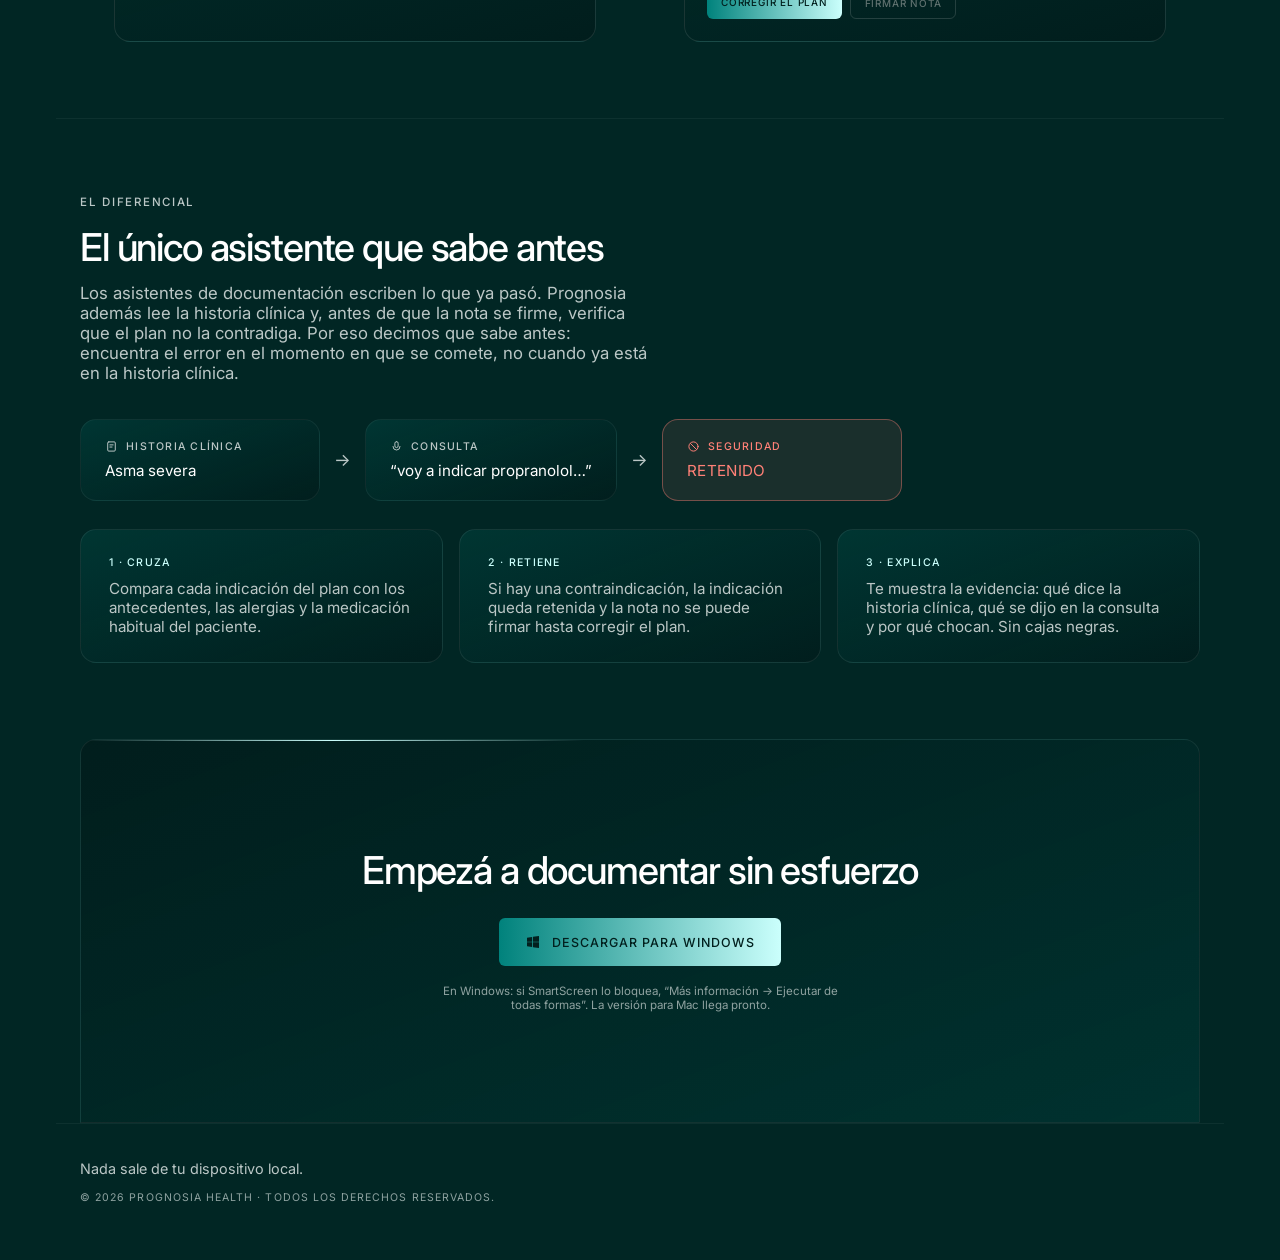
==== commit bad08483: "feat(deck): slides de beneficios, barrera real, descarga Windows y equipo - Beneficios: tres cards (" ====
--- a/landing/index.html
+++ b/landing/index.html
@@ -608,6 +608,21 @@
 #pg-deck-close { position:absolute; top:22px; right:26px; z-index:2; background:transparent; border:1px solid rgba(255,255,255,.18); color:#bbc7c6; border-radius:6px; padding:8px 14px; font:inherit; font-size:.72rem; text-transform:uppercase; letter-spacing:.1em; cursor:pointer; }
 #pg-deck-close:hover { color:#ffffff; border-color:#bbc7c6; }
 #pg-deck-hud { position:absolute; bottom:22px; left:0; right:0; z-index:2; display:flex; align-items:center; justify-content:center; gap:22px; color:#8fa3a1; font-size:.72rem; text-transform:uppercase; letter-spacing:.1em; }
+
+.pg-cols { display:flex; gap:16px; flex-wrap:wrap; justify-content:center; max-width:960px; }
+.pg-mini { flex:1; min-width:220px; max-width:300px; background:rgba(0,55,52,.85); border:1px solid rgba(255,255,255,.08); border-radius:16px; padding:24px; text-align:left; }
+.pg-mini b { display:block; color:#edfffe; font-size:.68rem; font-weight:500; text-transform:uppercase; letter-spacing:.12em; margin-bottom:10px; }
+.pg-mini span { color:#bbc7c6; font-size:.95rem; line-height:1.5; }
+.pg-bullets { text-align:left; max-width:680px; display:grid; gap:12px; }
+.pg-bullets p { margin:0; color:#bbc7c6; font-size:clamp(.95rem,1.6vw,1.15rem); line-height:1.5; }
+.pg-bullets b { color:#ffffff; font-weight:500; }
+.pg-team { display:flex; gap:40px; flex-wrap:wrap; justify-content:center; margin-top:10px; }
+.pg-team > div { display:flex; flex-direction:column; align-items:center; gap:6px; max-width:220px; }
+.pg-team img { width:120px; height:120px; border-radius:999px; object-fit:cover; border:2px solid rgba(203,255,252,.35); }
+.pg-team b { color:#ffffff; font-weight:500; font-size:1.05rem; margin-top:8px; }
+.pg-team a { color:#cbfffc; font-size:.85rem; text-decoration:none; }
+.pg-team .badge { color:#fde9ff; font-size:.7rem; text-transform:uppercase; letter-spacing:.08em; text-align:center; }
+.pg-deck-btn { display:inline-flex; align-items:center; gap:10px; margin:6px 0 18px; font-size:.8rem; font-weight:500; text-transform:uppercase; letter-spacing:.08em; text-decoration:none; border-radius:6px; padding:16px 28px; color:#02201e; background:linear-gradient(90deg,#00827c,#cbfffc); }
 </style>
 
 <div id="pg-deck" role="dialog" aria-modal="true" aria-label="Presentación de Prognosia">
@@ -642,7 +657,11 @@
   <section class="pg-slide">
     <p class="k">Cómo funciona</p>
     <h2>Tres pasos, cero fricción</h2>
-    <p class="big"><span class="accent">01</span> Elegí el paciente · <span class="accent">02</span> Atendé como siempre · <span class="accent">03</span> Revisá y firmá</p>
+    <div class="pg-bullets">
+      <p><span class="accent">01</span> <b>Elegí el paciente:</b> tu lista del día, con la historia clínica a la vista.</p>
+      <p><span class="accent">02</span> <b>Atendé como siempre:</b> Prognosia escucha y arma el borrador al instante.</p>
+      <p><span class="accent">03</span> <b>Revisá y firmá:</b> si el plan choca con los antecedentes, se retiene antes de firmar.</p>
+    </div>
   </section>
 
   <section class="pg-slide">
@@ -655,6 +674,23 @@
     <p class="k">El diferencial</p>
     <h2>El único asistente que sabe antes</h2>
     <div data-mock="block" style="display:flex;justify-content:center;width:100%"></div>
+  </section>
+
+  <section class="pg-slide">
+    <p class="k">Beneficios</p>
+    <h2>Para todos los que están en la consulta</h2>
+    <div class="pg-cols">
+      <div class="pg-mini"><b>Médicos y enfermeros</b><span>Documentar sin escribir: la evolución se carga sola y el profesional solo valida.</span></div>
+      <div class="pg-mini"><b>Pacientes</b><span>Una atención más humana, con una capa extra de protección en cada indicación.</span></div>
+      <div class="pg-mini"><b>Institución</b><span>Historias clínicas que respaldan: menos errores y menos rechazos de facturación.</span></div>
+    </div>
+  </section>
+
+  <section class="pg-slide">
+    <p class="k">La barrera real</p>
+    <h2>Solo el <span class="accent">26%</span> de los hospitales está preparado para la IA clínica</h2>
+    <p class="big">Supervisión humana, trazabilidad y gobernanza del dato ya son obligaciones, no opcionales.</p>
+    <p class="big" style="color:#ffffff">Prognosia llega con eso resuelto.</p>
   </section>
 
   <section class="pg-slide">
@@ -667,9 +703,29 @@
   <section class="pg-slide">
     <p class="k">Infraestructura</p>
     <h2>100% local. Cero nube.</h2>
-    <p class="big">QVAC SDK (Tether): Whisper STT + Qwen3-4B corriendo en el dispositivo.</p>
-    <p class="big">Seguridad con reglas deterministas, sin LLM en la decisión. RAG local sobre guías clínicas.</p>
-    <p class="big">Propuesta de registro en HCE con aprobación humana. App local en Python + Starlette.</p>
+    <div class="pg-bullets">
+      <p>• <b>QVAC SDK (Tether):</b> Whisper STT + Qwen3-4B corriendo en el dispositivo</p>
+      <p>• <b>Seguridad determinista:</b> reglas sin LLM en la decisión</p>
+      <p>• <b>RAG local</b> sobre guías clínicas (BM25)</p>
+      <p>• <b>Propuesta de registro en HCE</b> con aprobación humana</p>
+      <p>• <b>App local</b> en Python + Starlette · cero llamadas a la nube</p>
+    </div>
+  </section>
+
+  <section class="pg-slide">
+    <p class="k">Probala ahora</p>
+    <h2>prognosia.vercel.app</h2>
+    <a class="pg-deck-btn" href="https://github.com/Repetto-A/Prognosia/releases/latest/download/Prognosia-windows.exe"><svg width="16" height="16" viewBox="0 0 24 24" fill="currentColor" aria-hidden="true"><path d="M3 5.6l7.7-1.1v7H3zM12 4.3L21 3v8.5h-9zM3 12.5h7.7v7L3 18.4zM12 12.5h9V21l-9-1.3z"/></svg> Descargar para Windows</a>
+    <p class="big">Demo local: se abre en tu navegador y nada sale de tu máquina.</p>
+  </section>
+
+  <section class="pg-slide">
+    <p class="k">Equipo</p>
+    <div class="pg-team">
+      <div><img src="assets/team-ale.png" alt="Alejandro Repetto" /><b>Alejandro Repetto</b><a href="https://x.com/AleRepetto5" target="_blank" rel="noopener">@AleRepetto5</a></div>
+      <div><img src="assets/team-artu.jpg" alt="Arturo Grande" /><b>Arturo Grande</b><a href="https://x.com/ArtuGrande" target="_blank" rel="noopener">@ArtuGrande</a><span class="badge">Ganador 12x de hackathones web3</span></div>
+      <div><img src="assets/team-ian.png" alt="Ian Duhamel Hayes" /><b>Ian Duhamel Hayes</b><a href="https://x.com/ian_duhamel" target="_blank" rel="noopener">@ian_duhamel</a></div>
+    </div>
   </section>
 
   <section class="pg-slide">
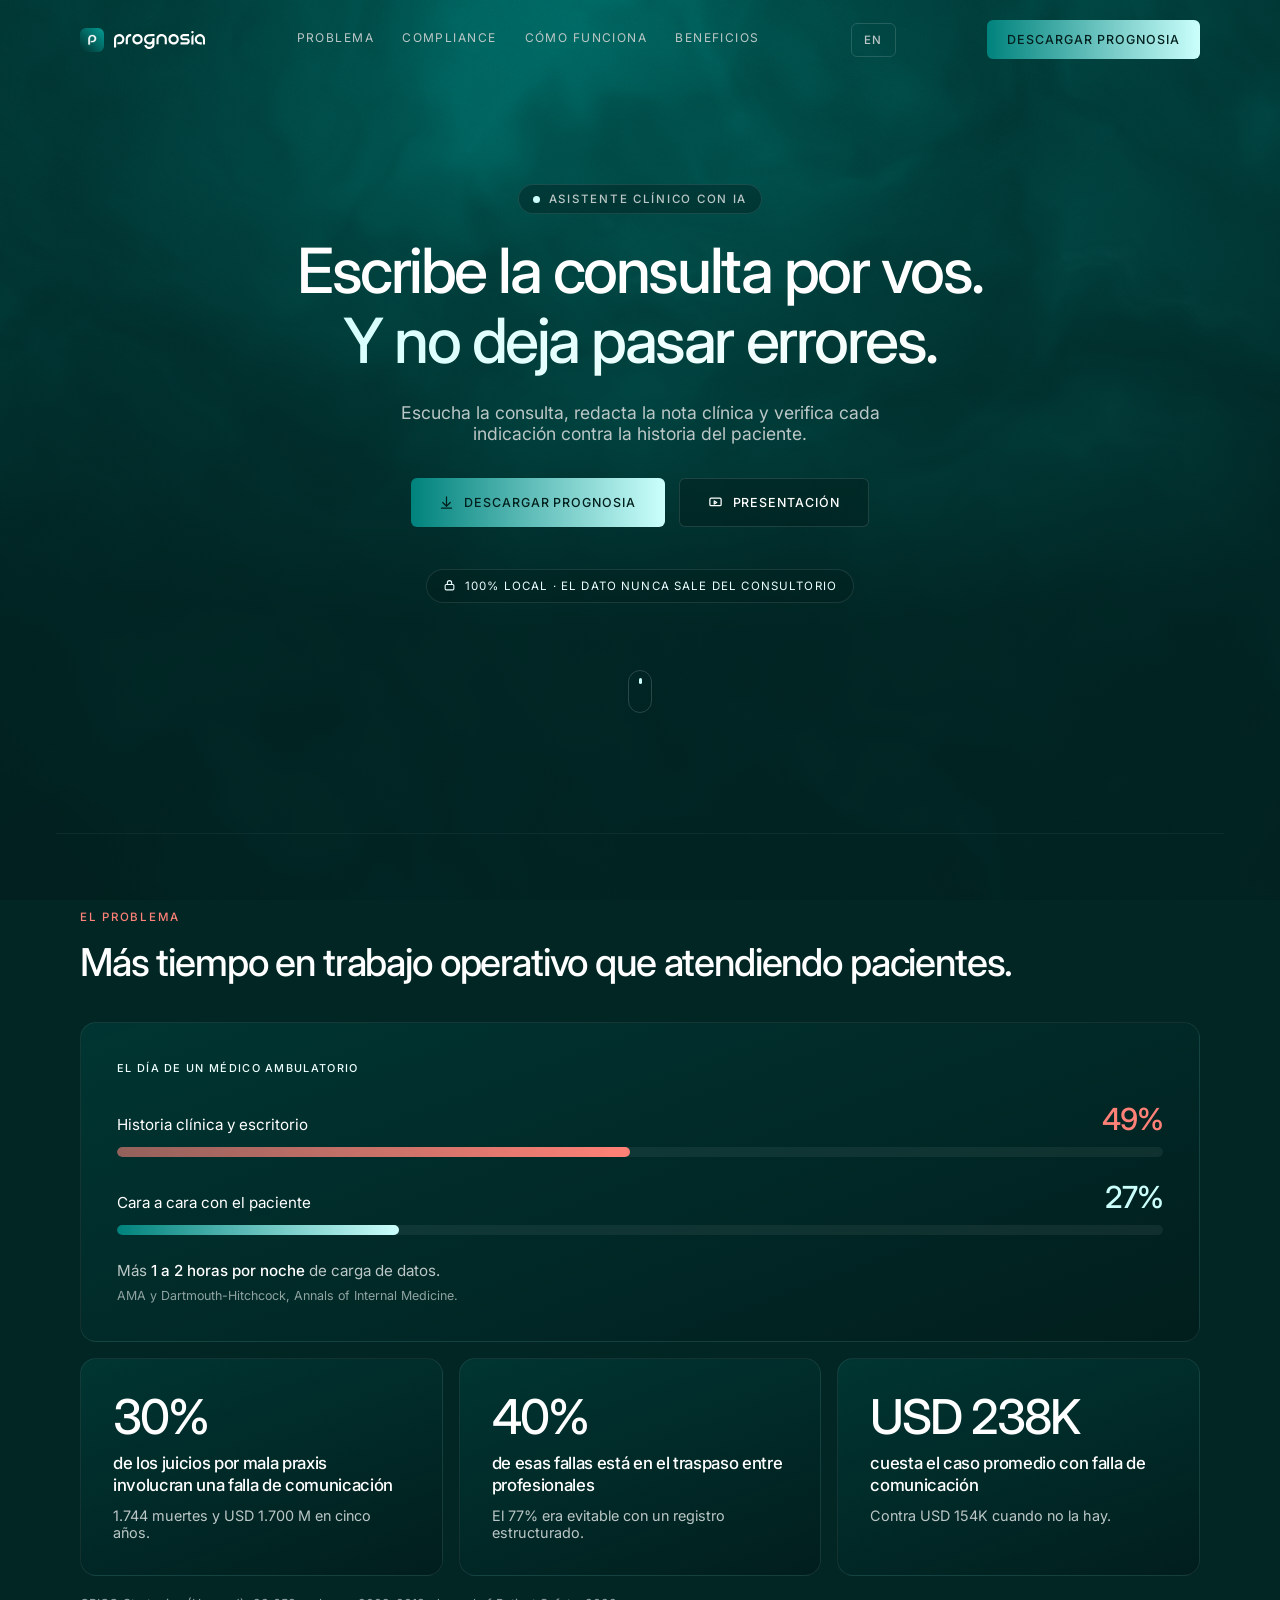
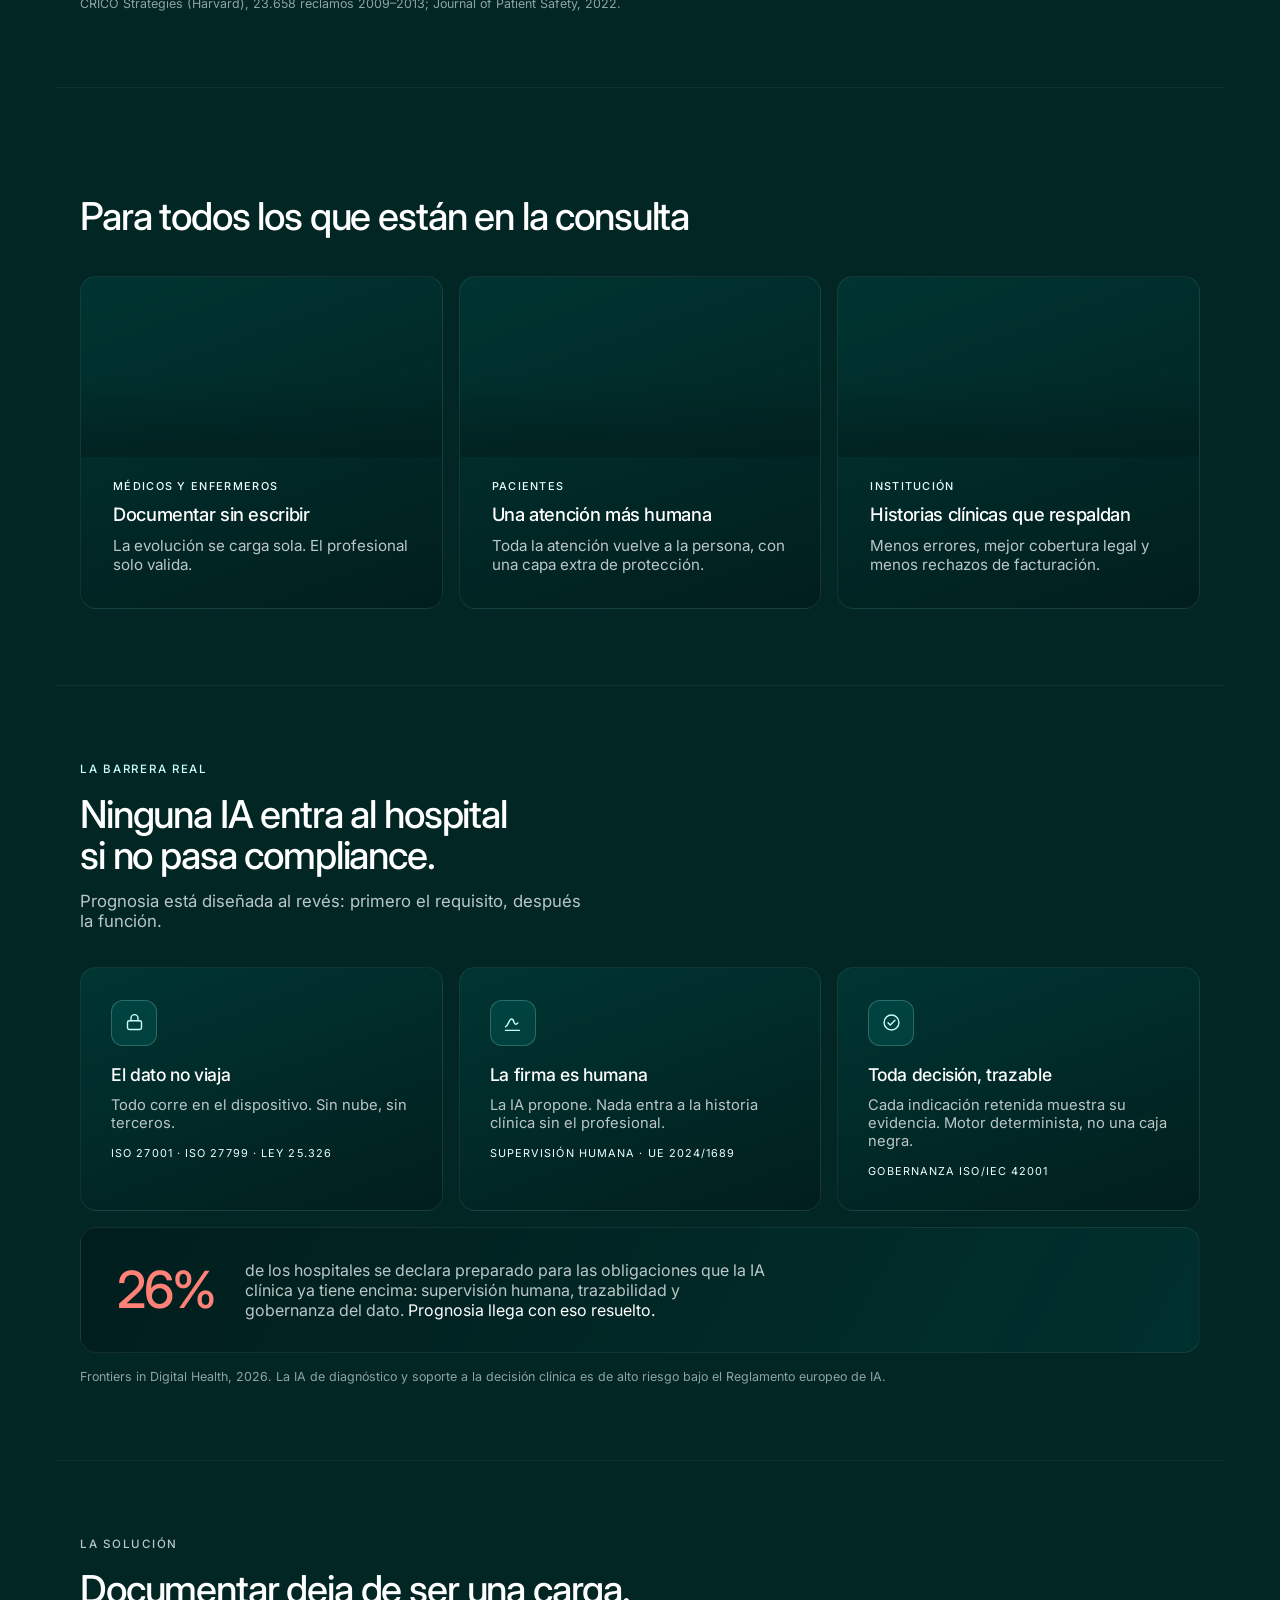
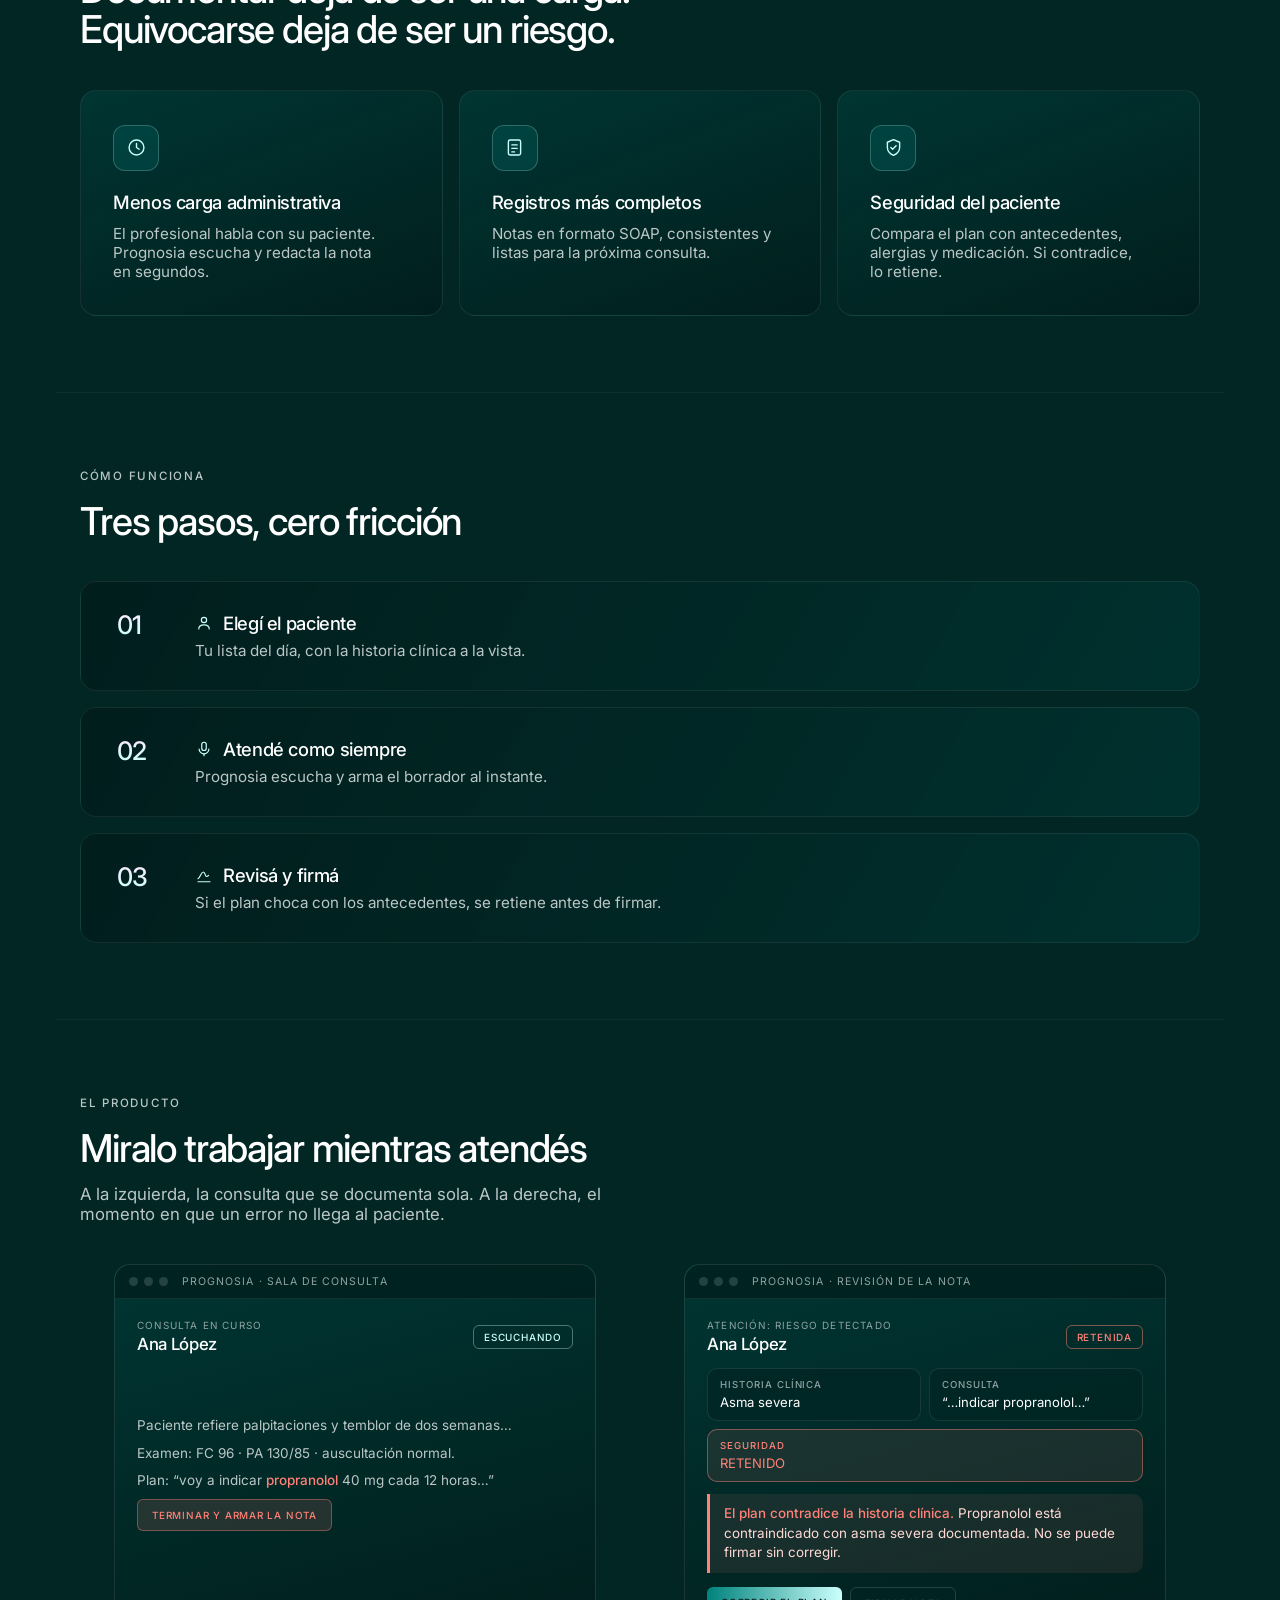
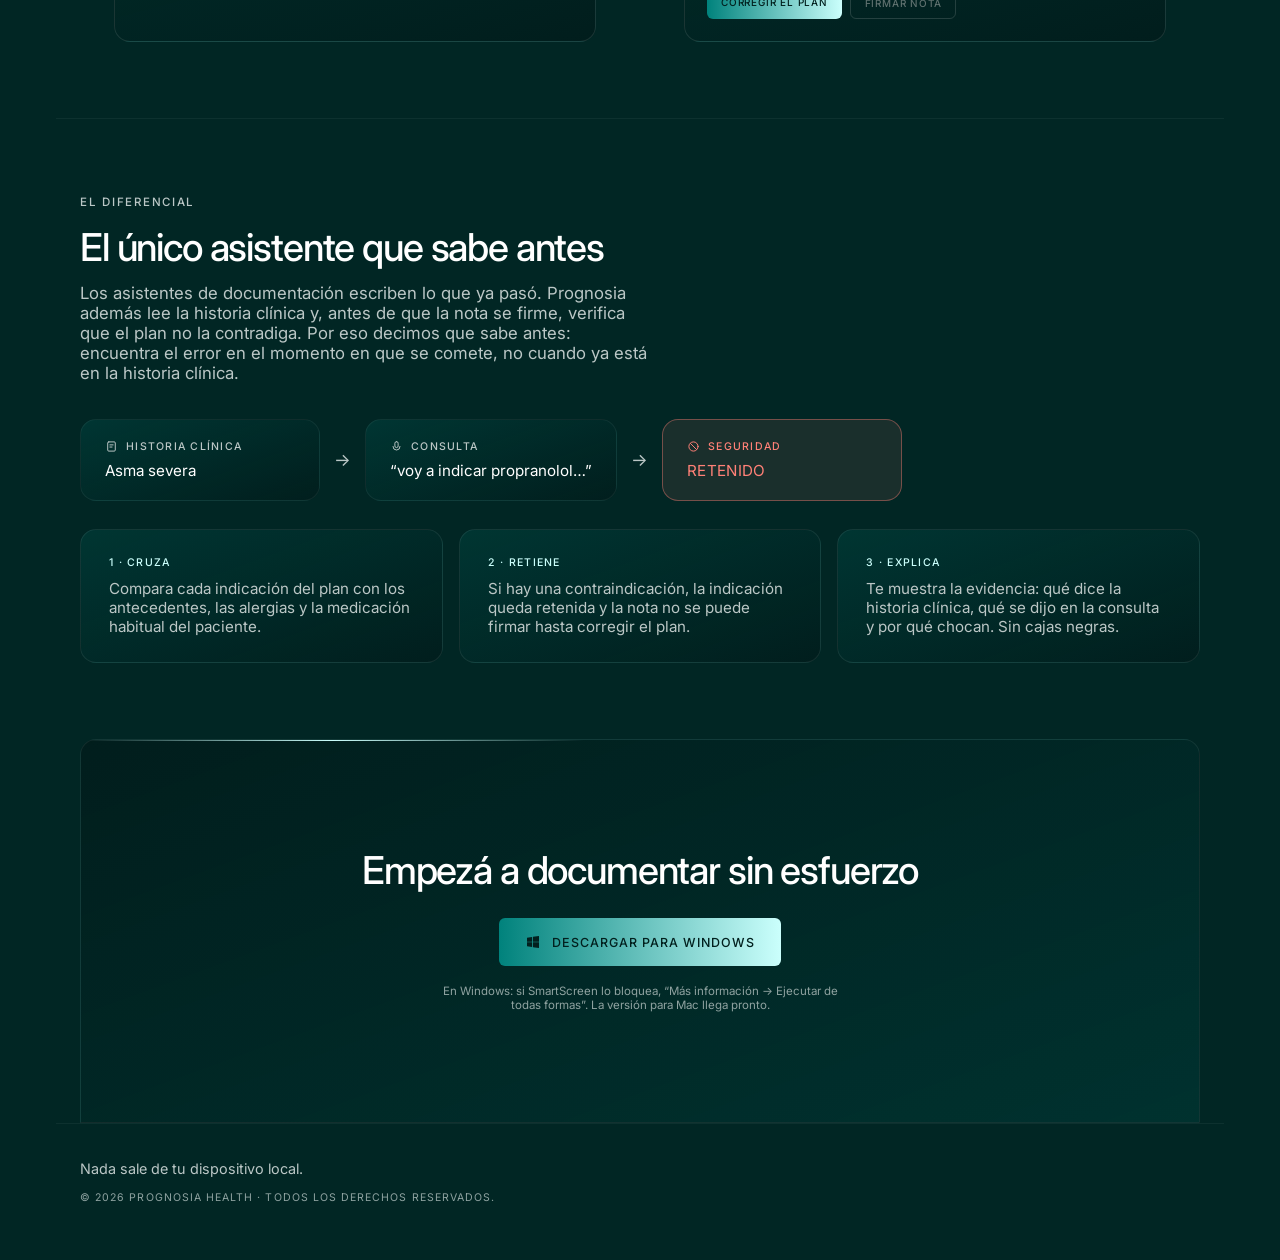
==== commit 979b043e: "fix(deck): dominio prognosia.health en el slide de descarga; quita badge del equipo Co-Authored-By: " ====
--- a/landing/index.html
+++ b/landing/index.html
@@ -714,7 +714,7 @@
 
   <section class="pg-slide">
     <p class="k">Probala ahora</p>
-    <h2>prognosia.vercel.app</h2>
+    <h2>prognosia.health</h2>
     <a class="pg-deck-btn" href="https://github.com/Repetto-A/Prognosia/releases/latest/download/Prognosia-windows.exe"><svg width="16" height="16" viewBox="0 0 24 24" fill="currentColor" aria-hidden="true"><path d="M3 5.6l7.7-1.1v7H3zM12 4.3L21 3v8.5h-9zM3 12.5h7.7v7L3 18.4zM12 12.5h9V21l-9-1.3z"/></svg> Descargar para Windows</a>
     <p class="big">Demo local: se abre en tu navegador y nada sale de tu máquina.</p>
   </section>
@@ -723,7 +723,7 @@
     <p class="k">Equipo</p>
     <div class="pg-team">
       <div><img src="assets/team-ale.png" alt="Alejandro Repetto" /><b>Alejandro Repetto</b><a href="https://x.com/AleRepetto5" target="_blank" rel="noopener">@AleRepetto5</a></div>
-      <div><img src="assets/team-artu.jpg" alt="Arturo Grande" /><b>Arturo Grande</b><a href="https://x.com/ArtuGrande" target="_blank" rel="noopener">@ArtuGrande</a><span class="badge">Ganador 12x de hackathones web3</span></div>
+      <div><img src="assets/team-artu.jpg" alt="Arturo Grande" /><b>Arturo Grande</b><a href="https://x.com/ArtuGrande" target="_blank" rel="noopener">@ArtuGrande</a></div>
       <div><img src="assets/team-ian.png" alt="Ian Duhamel Hayes" /><b>Ian Duhamel Hayes</b><a href="https://x.com/ian_duhamel" target="_blank" rel="noopener">@ian_duhamel</a></div>
     </div>
   </section>
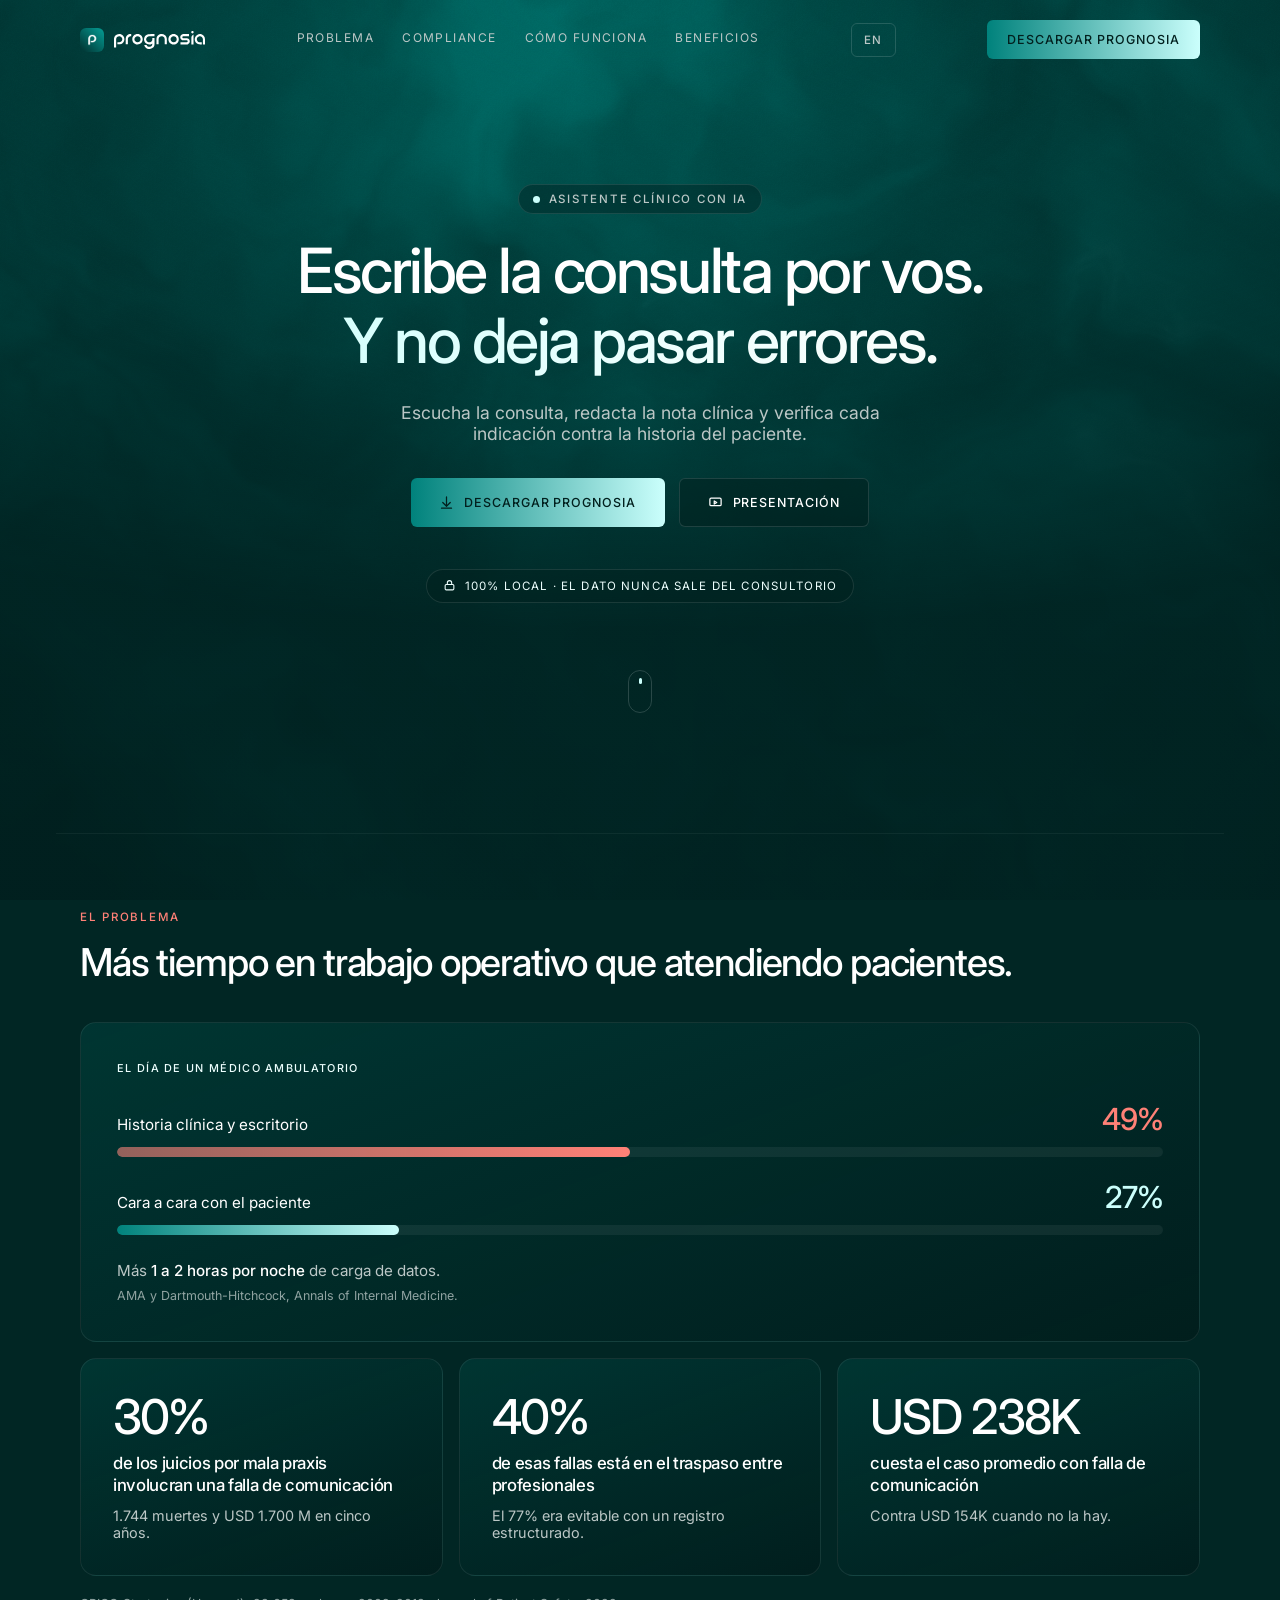
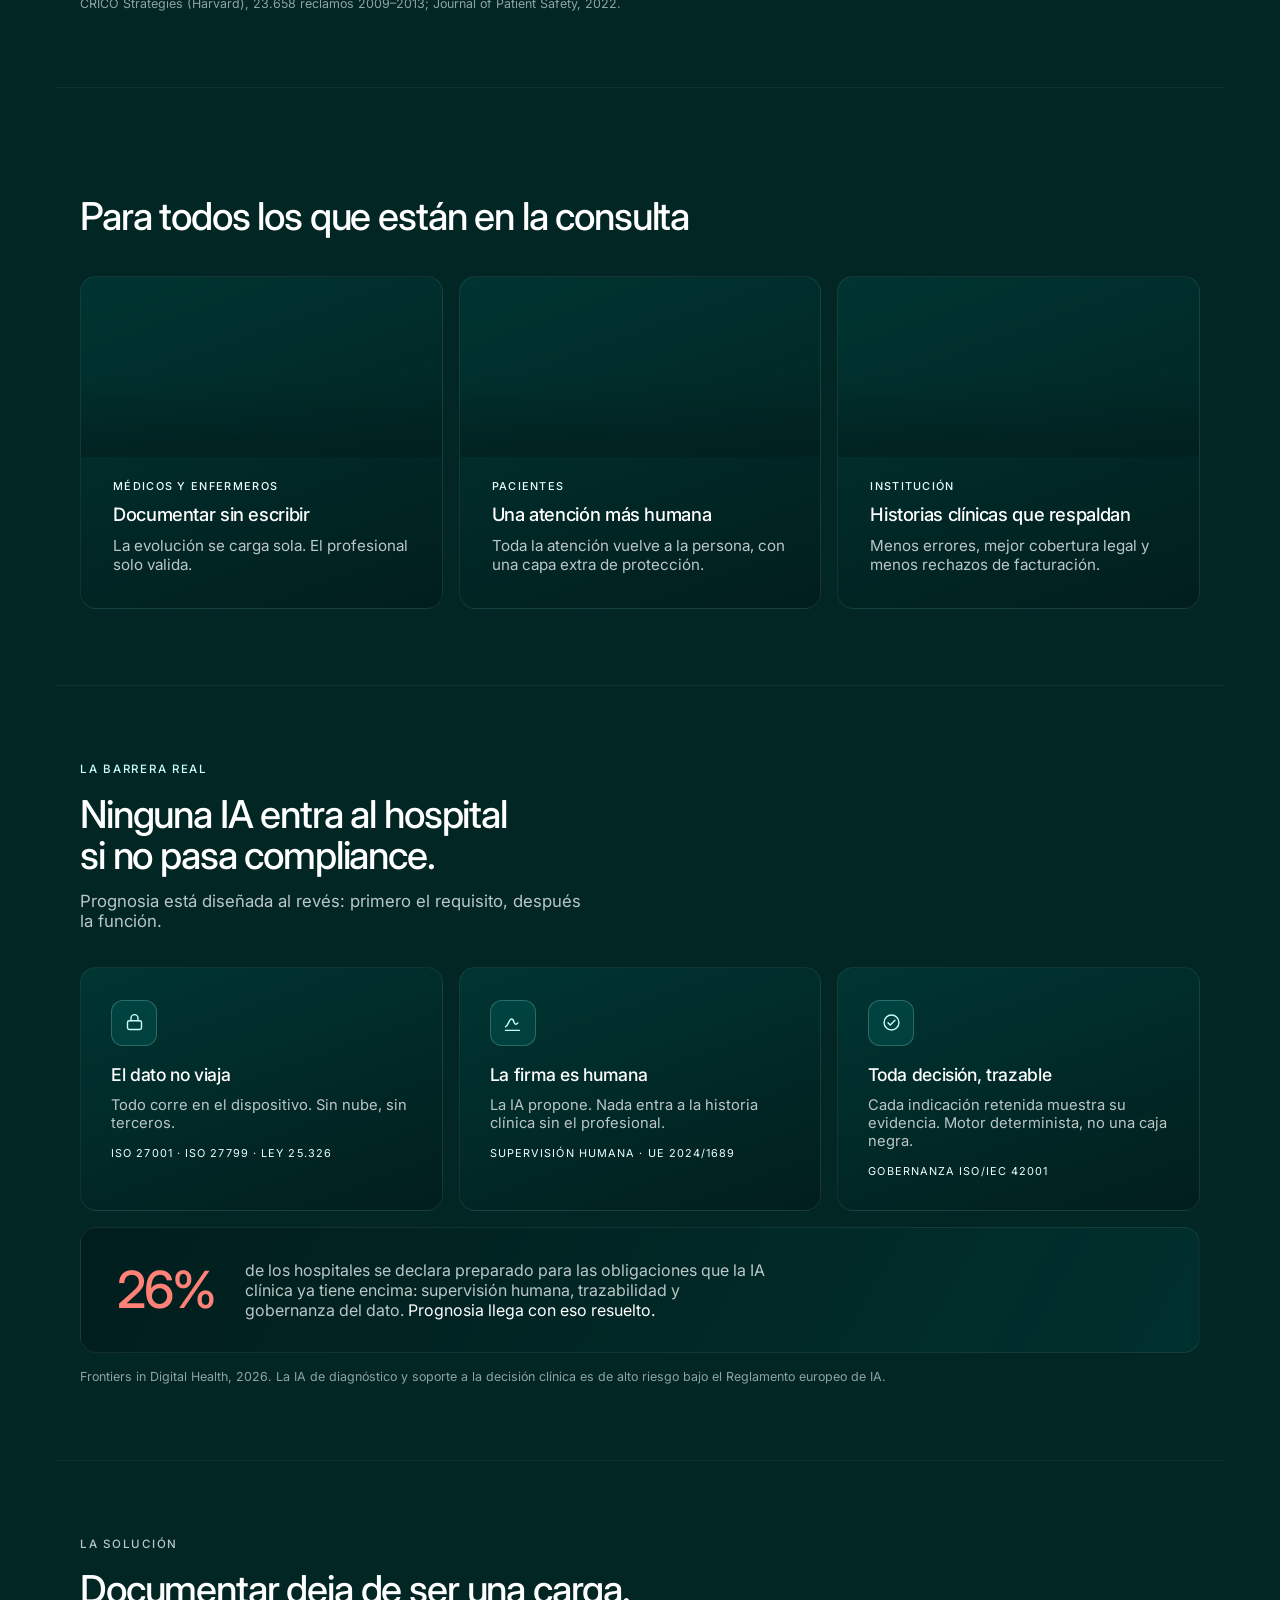
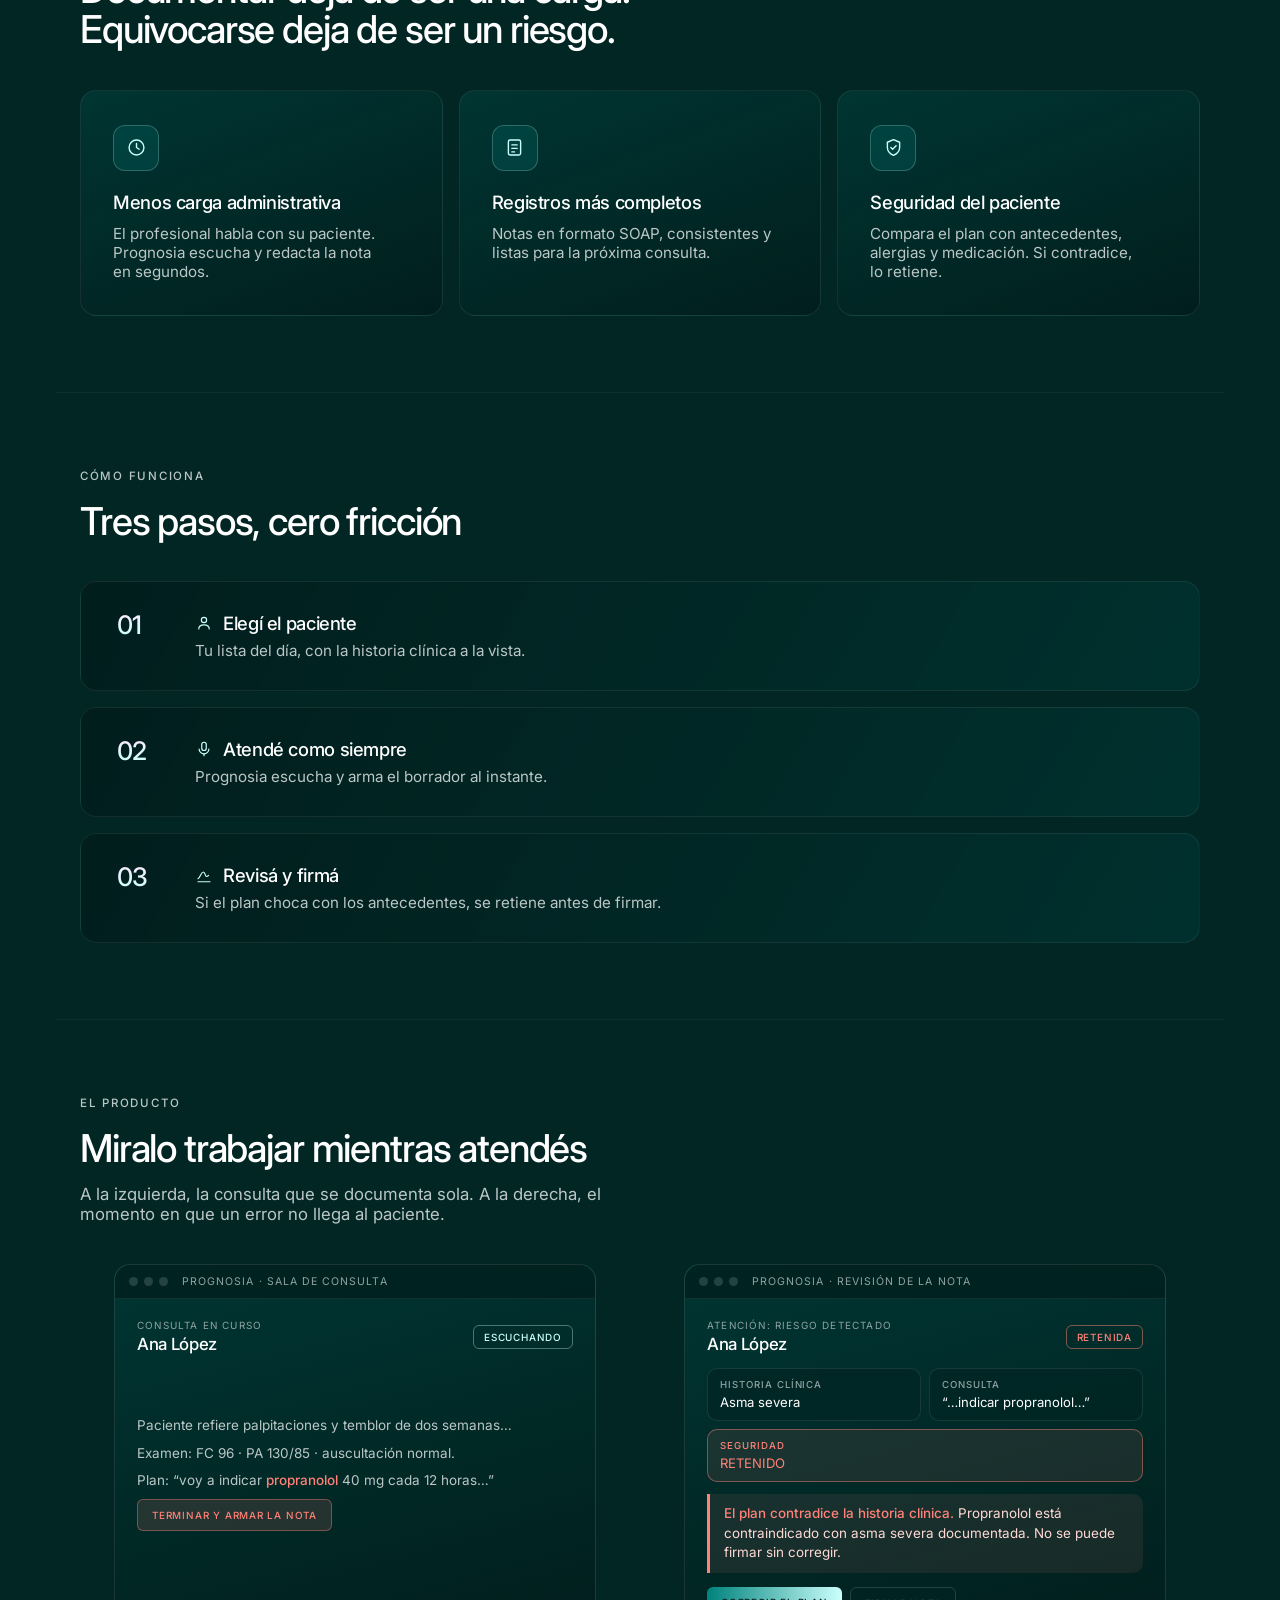
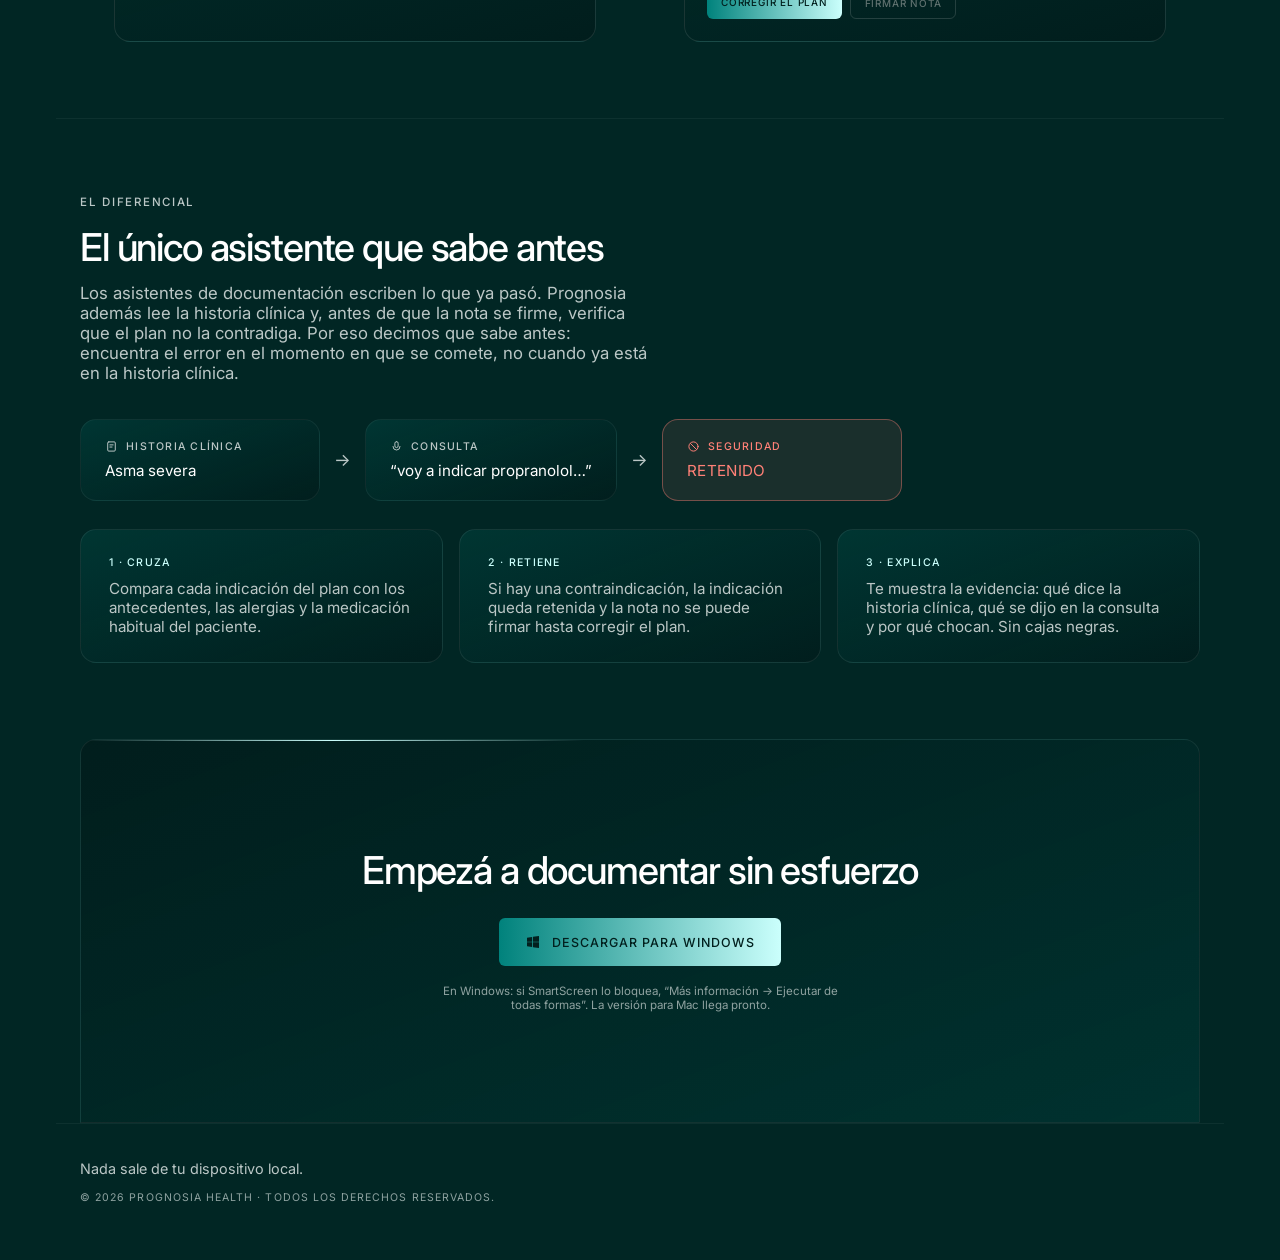
==== commit 0dad2010: "feat(deck): barrera real como la landing + logos QVAC/Tether en infraestructura - La barrera real ah" ====
--- a/landing/index.html
+++ b/landing/index.html
@@ -622,6 +622,11 @@
 .pg-team b { color:#ffffff; font-weight:500; font-size:1.05rem; margin-top:8px; }
 .pg-team a { color:#cbfffc; font-size:.85rem; text-decoration:none; }
 .pg-team .badge { color:#fde9ff; font-size:.7rem; text-transform:uppercase; letter-spacing:.08em; text-align:center; }
+
+.pg-mini i { display:block; margin-top:12px; font-style:normal; font-size:.6rem; text-transform:uppercase; letter-spacing:.1em; color:#edfffe; }
+.pg-logos { display:flex; align-items:center; gap:12px; margin-top:28px; }
+.pg-logos span { font-size:.66rem; text-transform:uppercase; letter-spacing:.12em; color:#8fa3a1; margin-right:8px; }
+.pg-logos img { height:22px; display:block; }
 .pg-deck-btn { display:inline-flex; align-items:center; gap:10px; margin:6px 0 18px; font-size:.8rem; font-weight:500; text-transform:uppercase; letter-spacing:.08em; text-decoration:none; border-radius:6px; padding:16px 28px; color:#02201e; background:linear-gradient(90deg,#00827c,#cbfffc); }
 </style>
 
@@ -688,16 +693,13 @@
 
   <section class="pg-slide">
     <p class="k">La barrera real</p>
-    <h2>Solo el <span class="accent">26%</span> de los hospitales está preparado para la IA clínica</h2>
-    <p class="big">Supervisión humana, trazabilidad y gobernanza del dato ya son obligaciones, no opcionales.</p>
-    <p class="big" style="color:#ffffff">Prognosia llega con eso resuelto.</p>
-  </section>
-
-  <section class="pg-slide">
-    <p class="k">Compliance primero</p>
     <h2>Ninguna IA entra al hospital<br />si no pasa compliance.</h2>
-    <p class="big">Diseñada al revés: primero el requisito, después la función. El dato no viaja y la firma es humana.</p>
-    <p class="big" style="font-size:.85rem;color:#8fa3a1">ISO 27001 · ISO 27799 · Ley 25.326 · supervisión humana (UE 2024/1689) · ISO 42001</p>
+    <div class="pg-cols">
+      <div class="pg-mini"><b>El dato no viaja</b><span>Todo corre en el dispositivo. Sin nube, sin terceros.</span><i>ISO 27001 · ISO 27799 · Ley 25.326</i></div>
+      <div class="pg-mini"><b>La firma es humana</b><span>La IA propone. Nada entra a la historia clínica sin el profesional.</span><i>Supervisión humana · UE 2024/1689</i></div>
+      <div class="pg-mini"><b>Toda decisión, trazable</b><span>Cada indicación retenida muestra su evidencia. Motor determinista, no caja negra.</span><i>Gobernanza ISO/IEC 42001</i></div>
+    </div>
+    <p class="big" style="margin-top:24px">Solo el <span class="accent">26%</span> de los hospitales está preparado. <span style="color:#ffffff">Prognosia llega con eso resuelto.</span></p>
   </section>
 
   <section class="pg-slide">
@@ -710,6 +712,7 @@
       <p>• <b>Propuesta de registro en HCE</b> con aprobación humana</p>
       <p>• <b>App local</b> en Python + Starlette · cero llamadas a la nube</p>
     </div>
+    <div class="pg-logos"><span>Powered by</span><img src="assets/qvac-logo.svg" alt="QVAC" /><img src="assets/tether-logo.svg" alt="Tether" style="height:26px" /></div>
   </section>
 
   <section class="pg-slide">
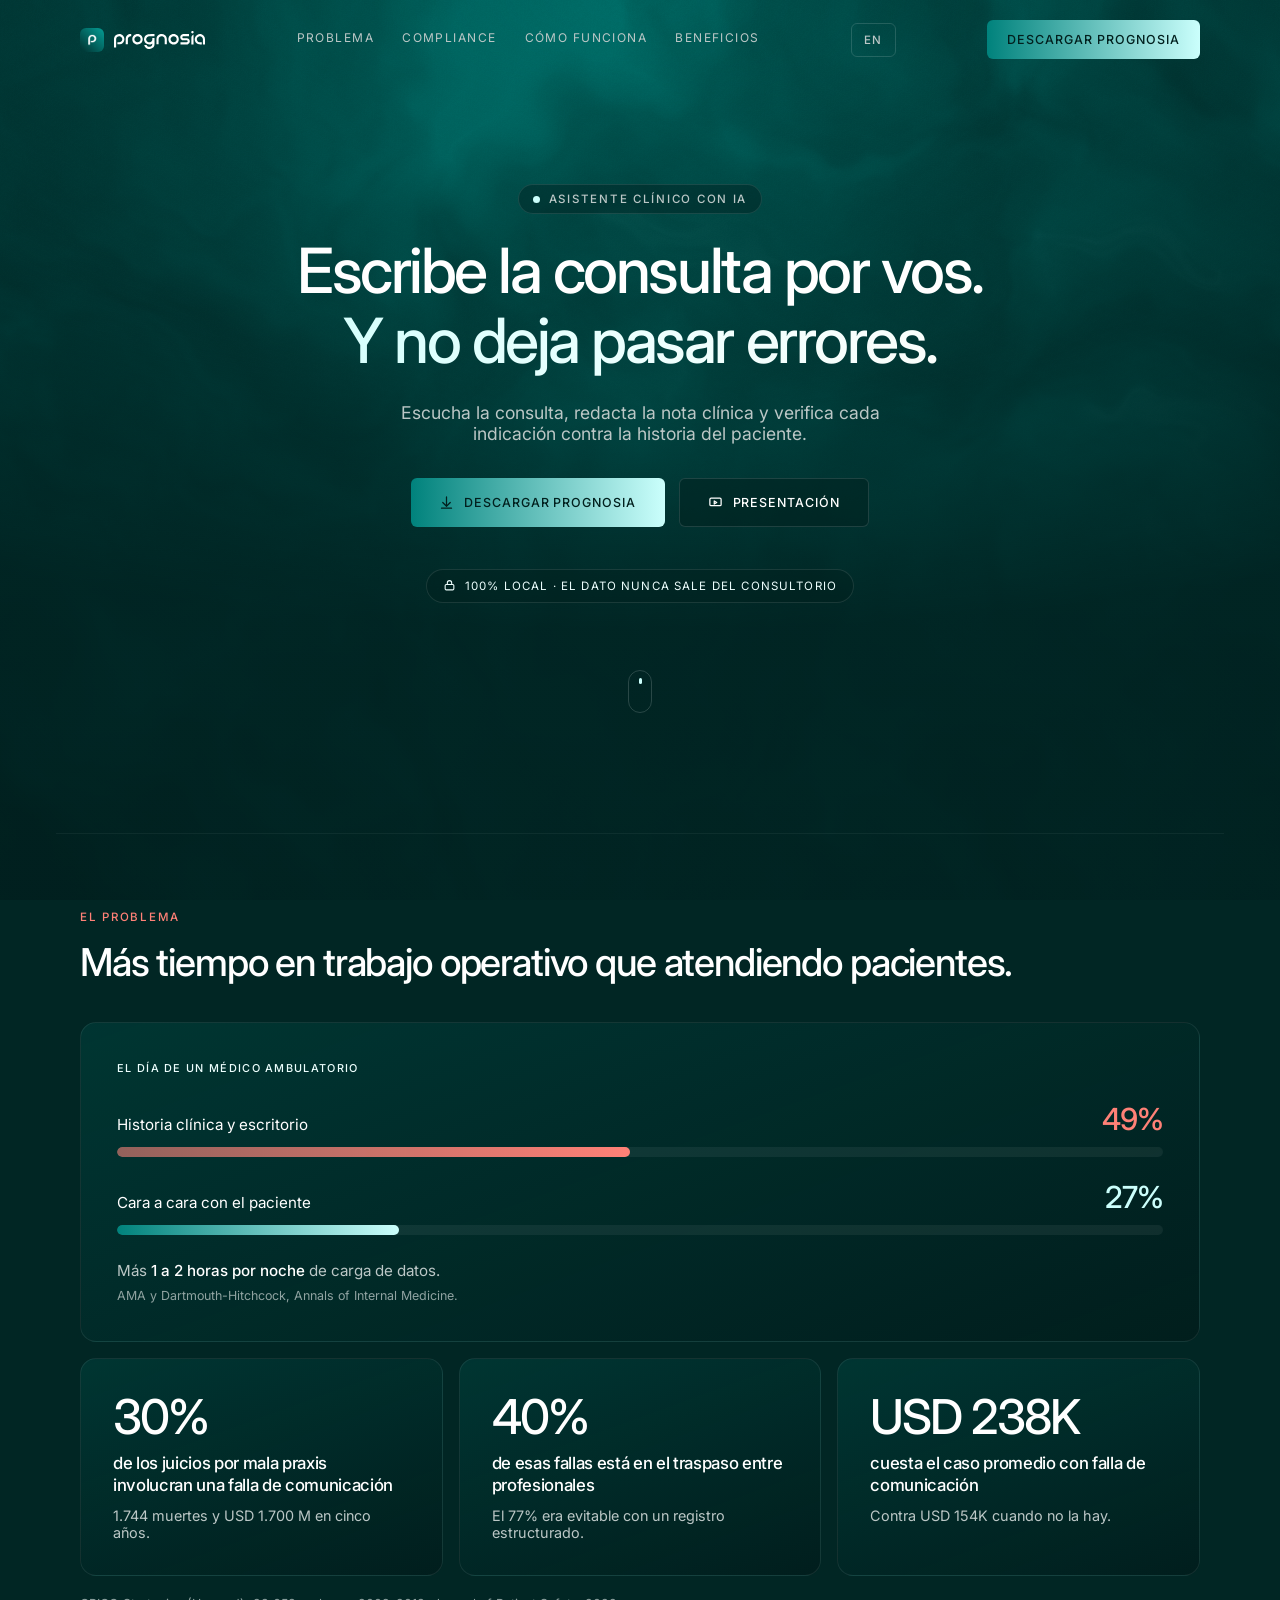
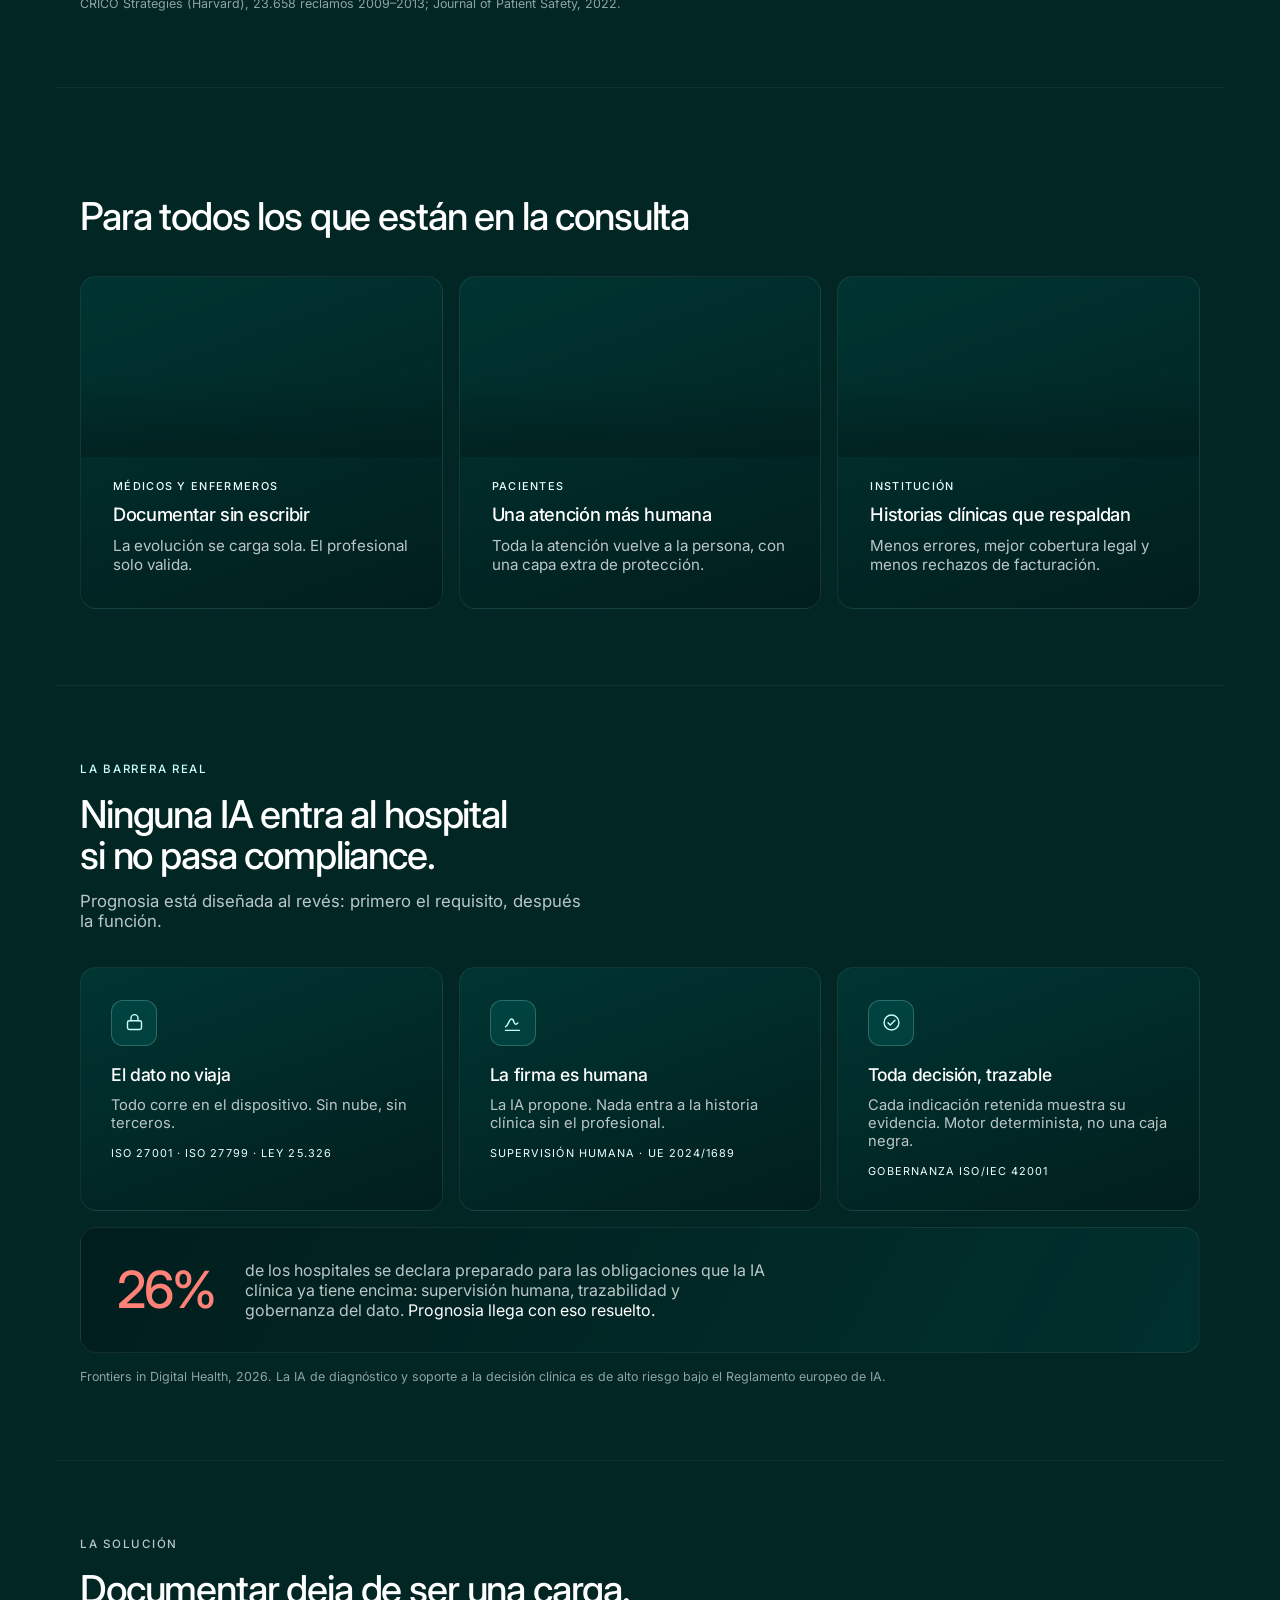
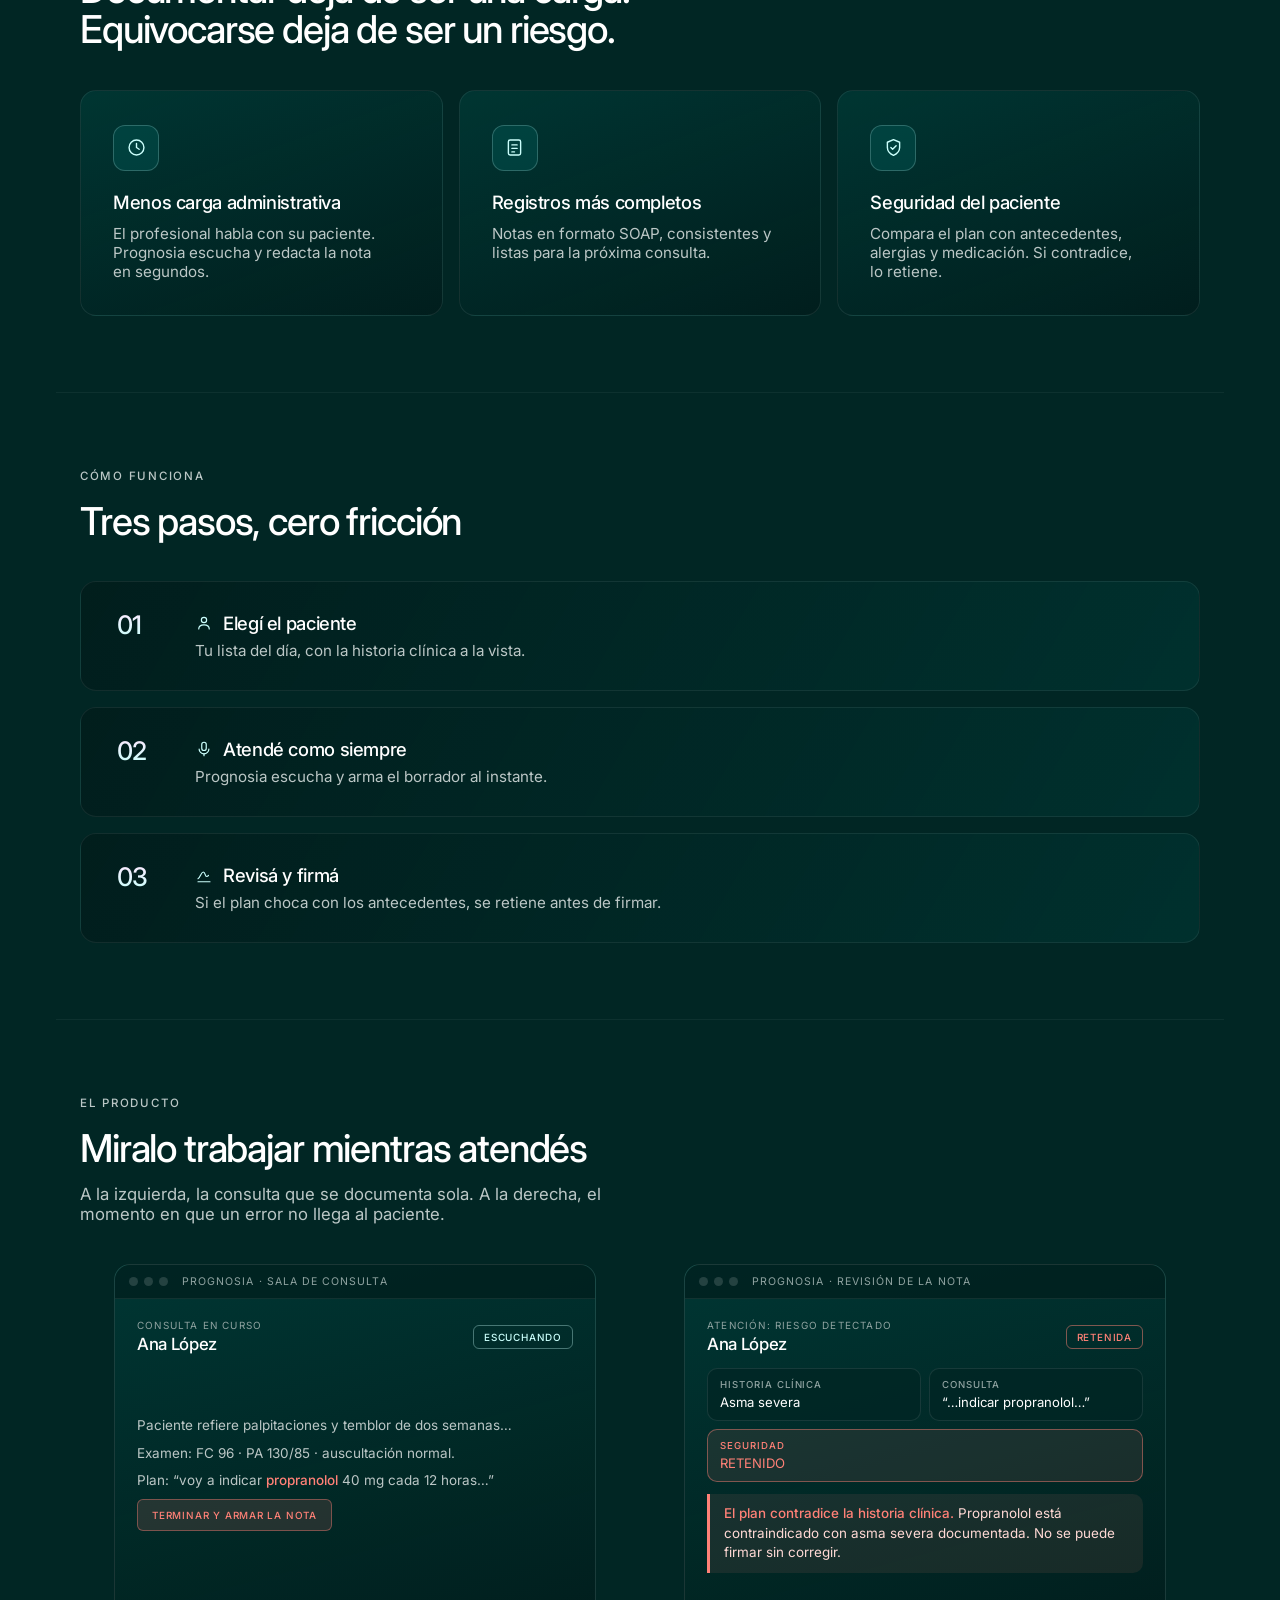
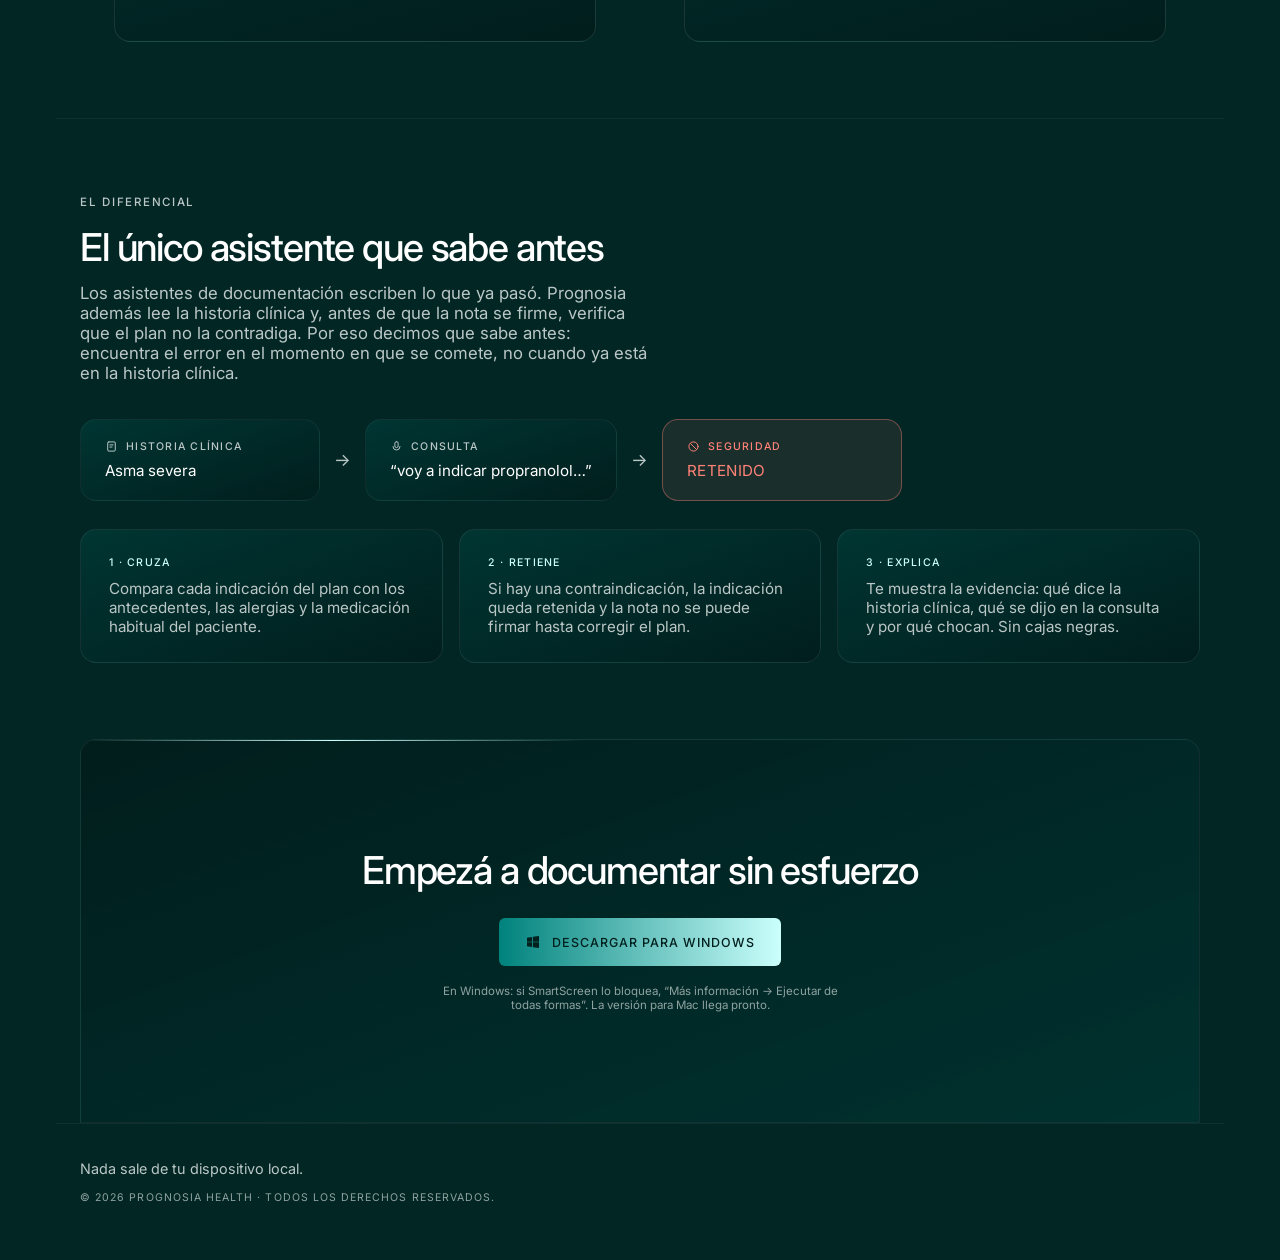
==== commit 0c96919d: "fix(deck): wordmark oficial de Tether en la fila powered by Co-Authored-By: Claude Fable 5 <noreply@" ====
--- a/landing/index.html
+++ b/landing/index.html
@@ -712,7 +712,7 @@
       <p>• <b>Propuesta de registro en HCE</b> con aprobación humana</p>
       <p>• <b>App local</b> en Python + Starlette · cero llamadas a la nube</p>
     </div>
-    <div class="pg-logos"><span>Powered by</span><img src="assets/qvac-logo.svg" alt="QVAC" /><img src="assets/tether-logo.svg" alt="Tether" style="height:26px" /></div>
+    <div class="pg-logos"><span>Powered by</span><img src="assets/qvac-logo.svg" alt="QVAC" /><img src="assets/tether-logo.png" alt="Tether" style="height:20px" /></div>
   </section>
 
   <section class="pg-slide">
